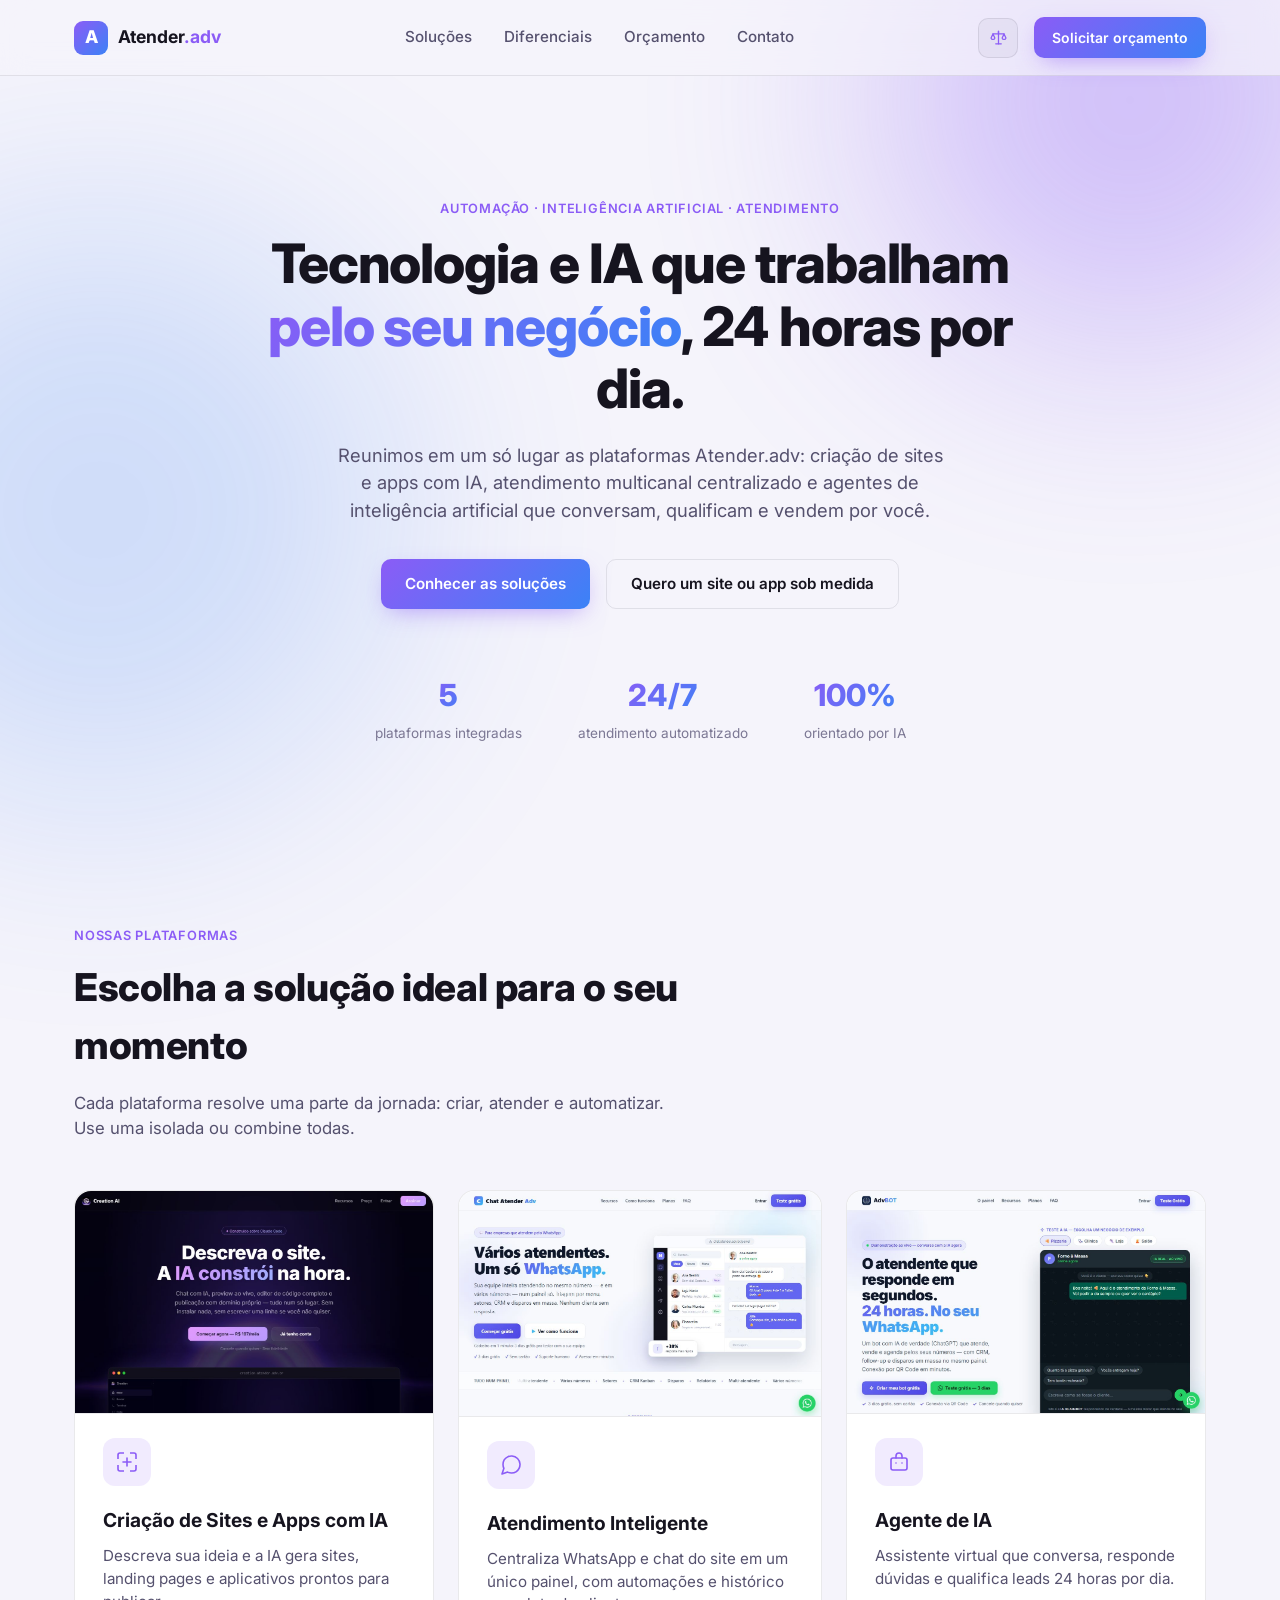
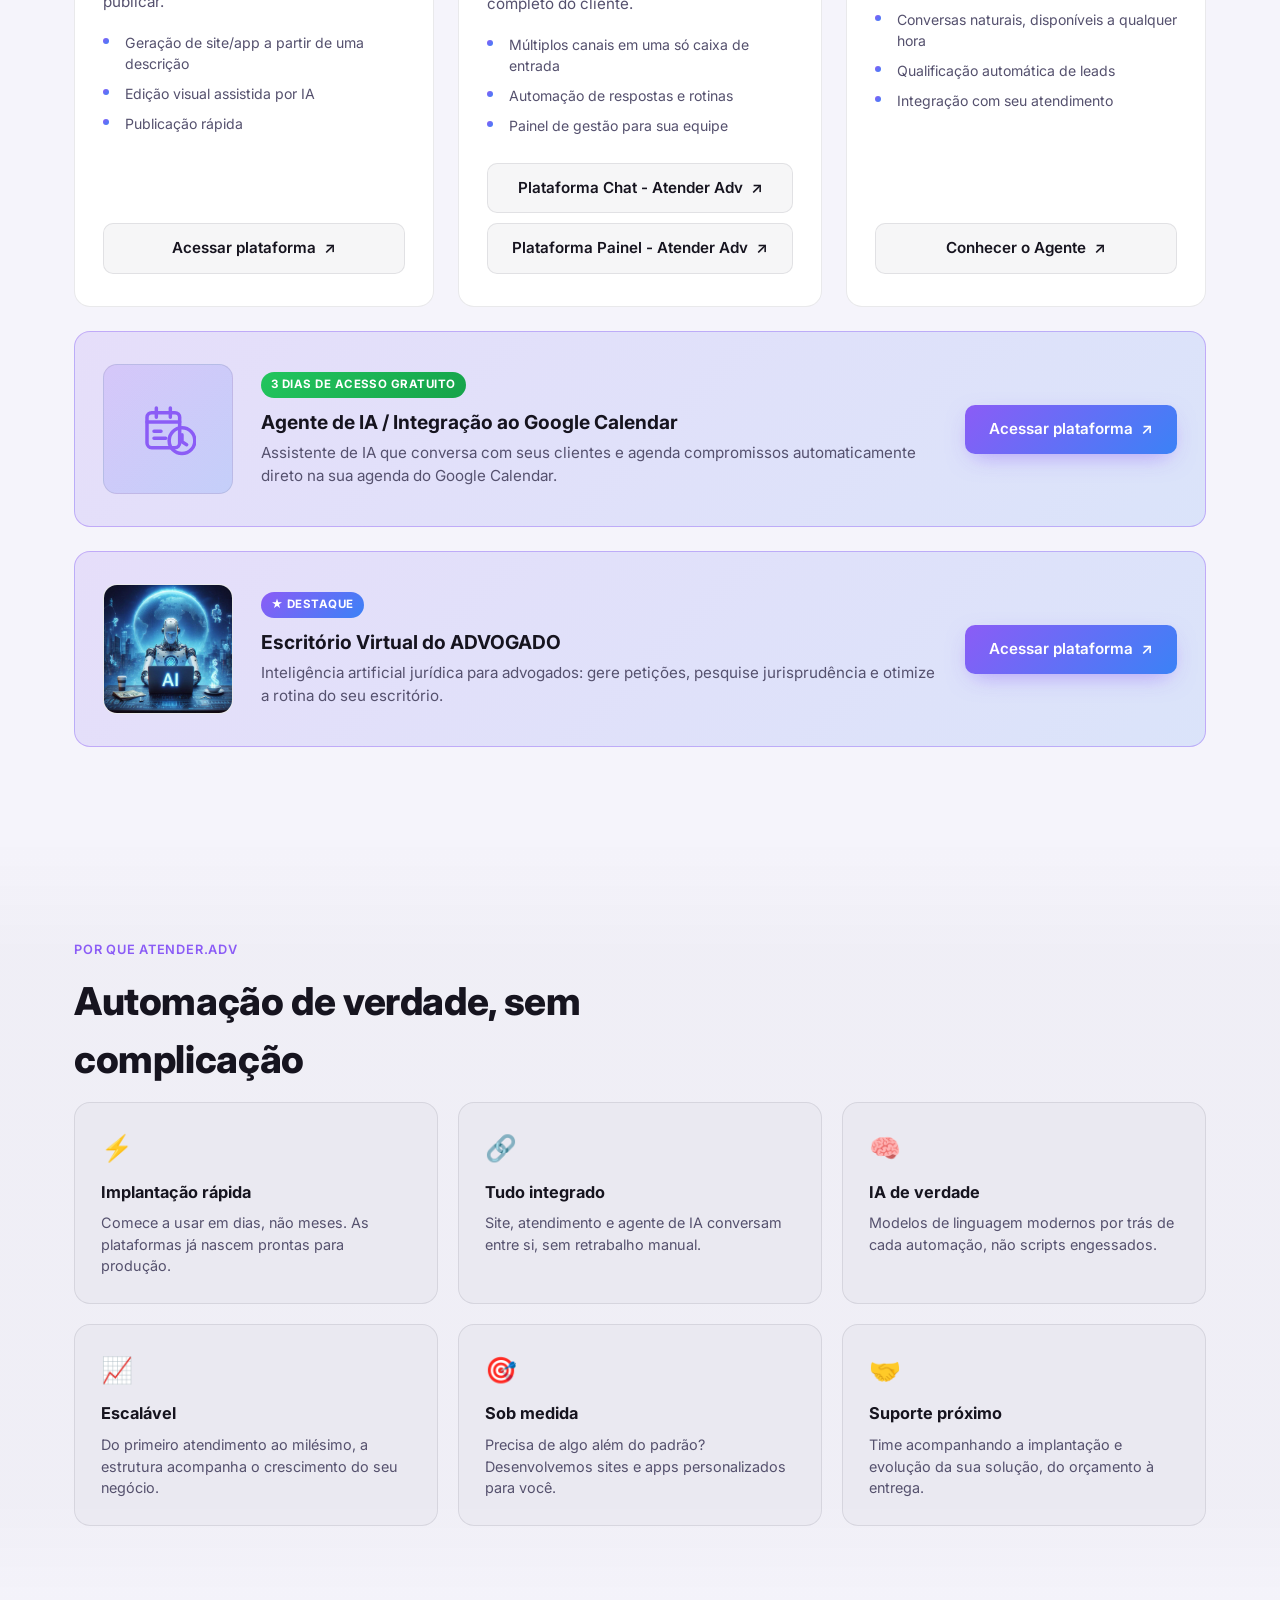
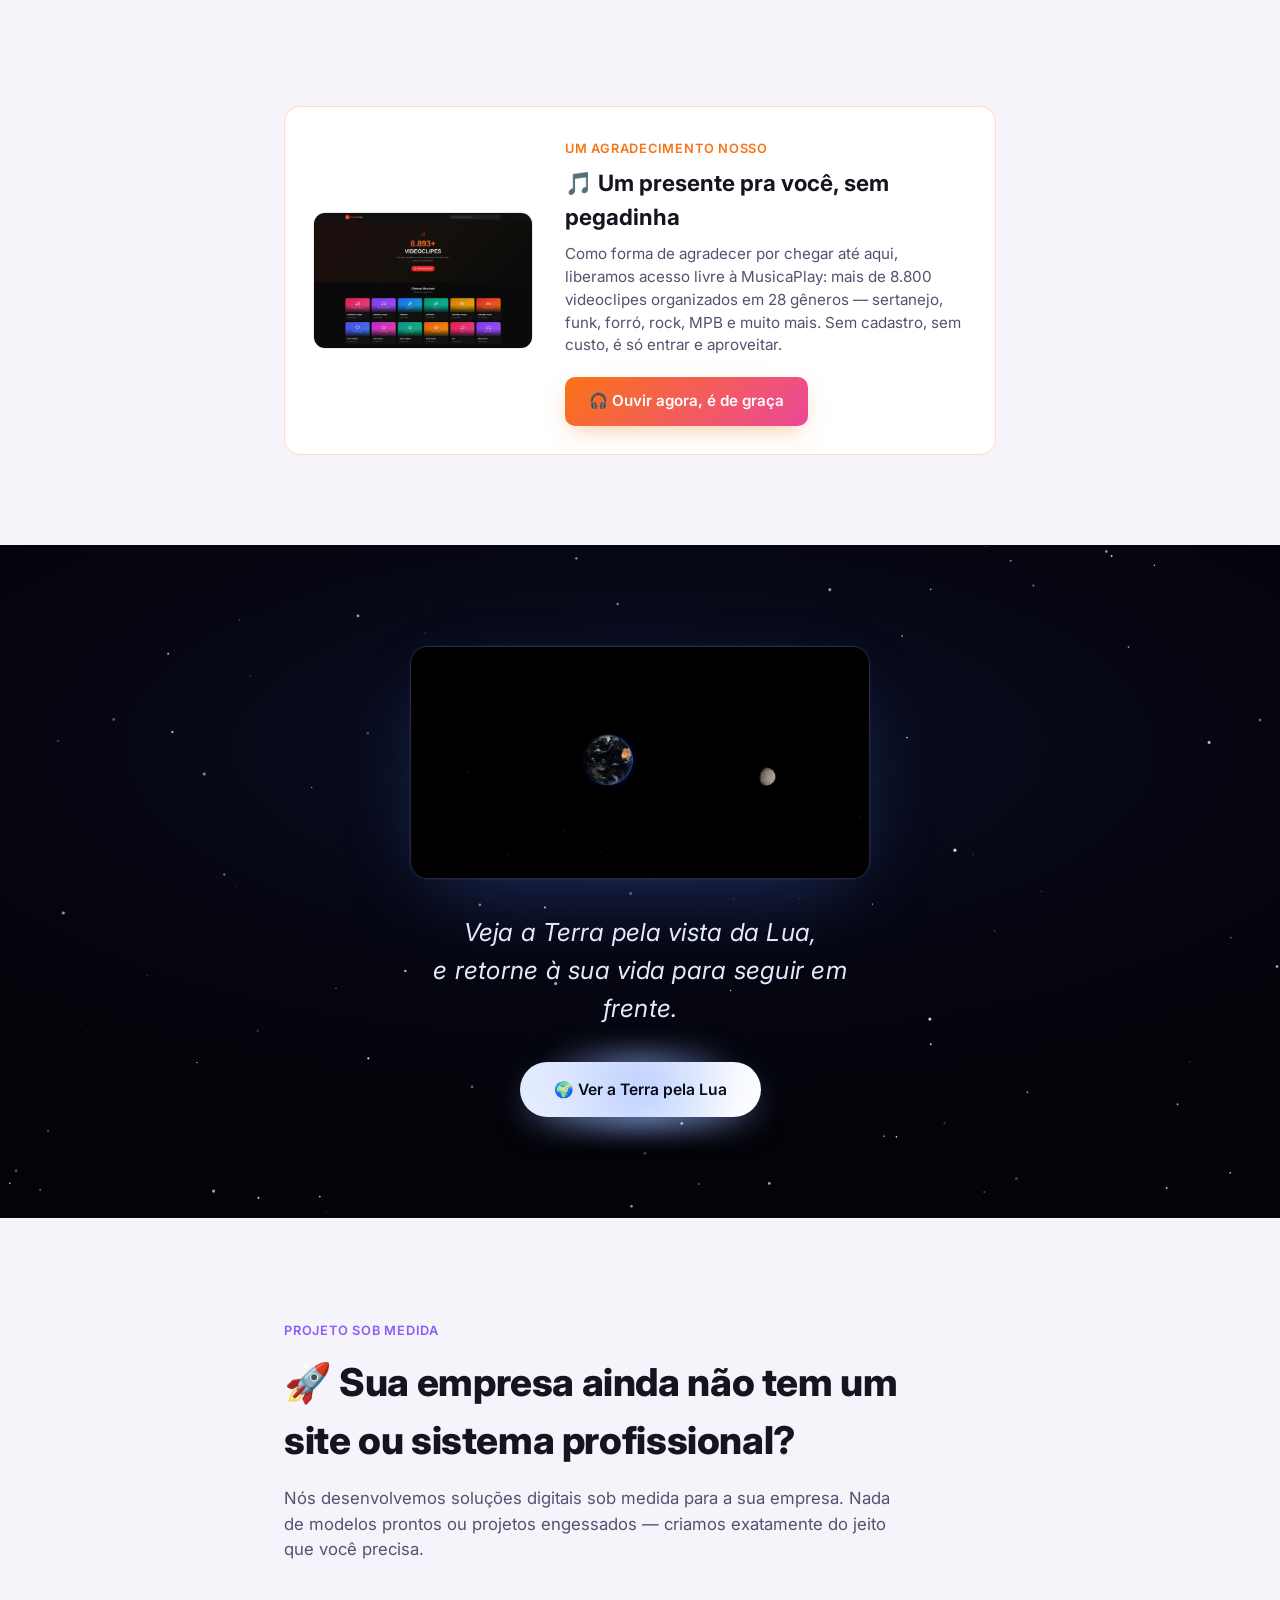
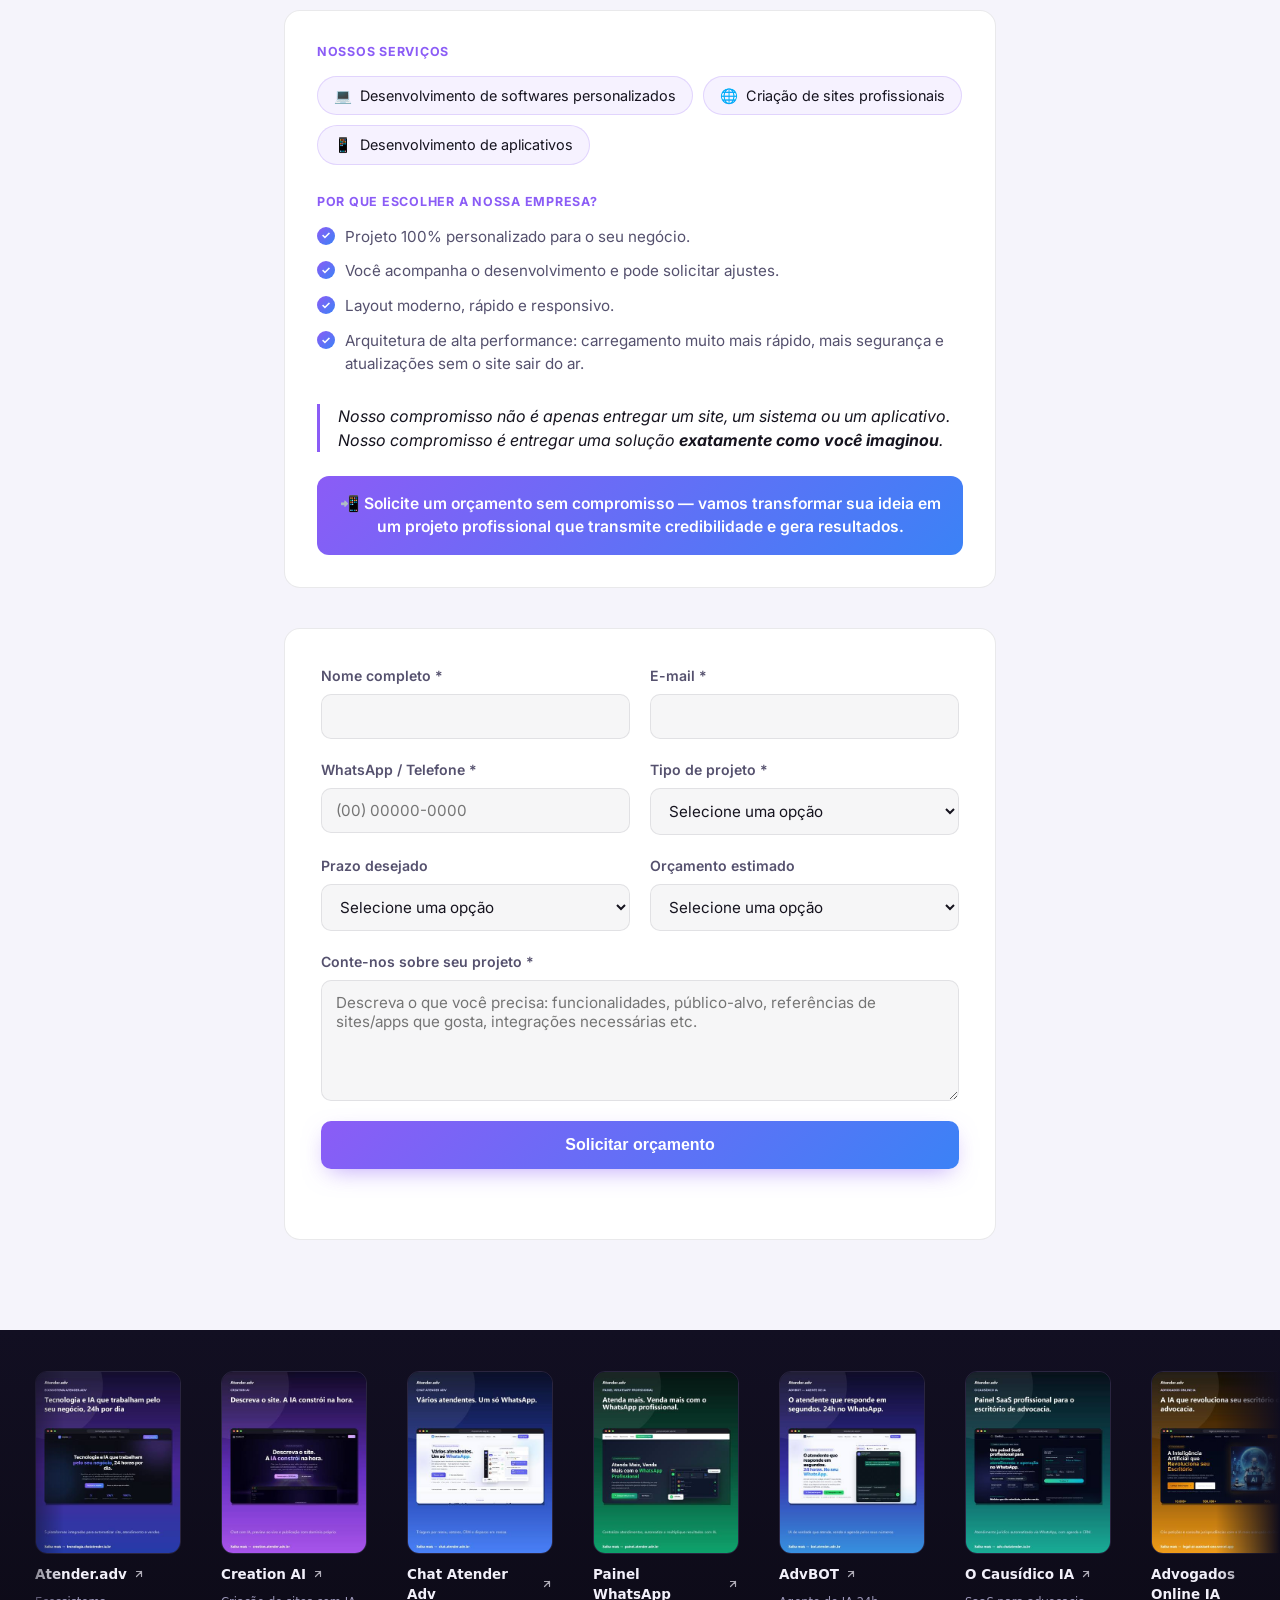
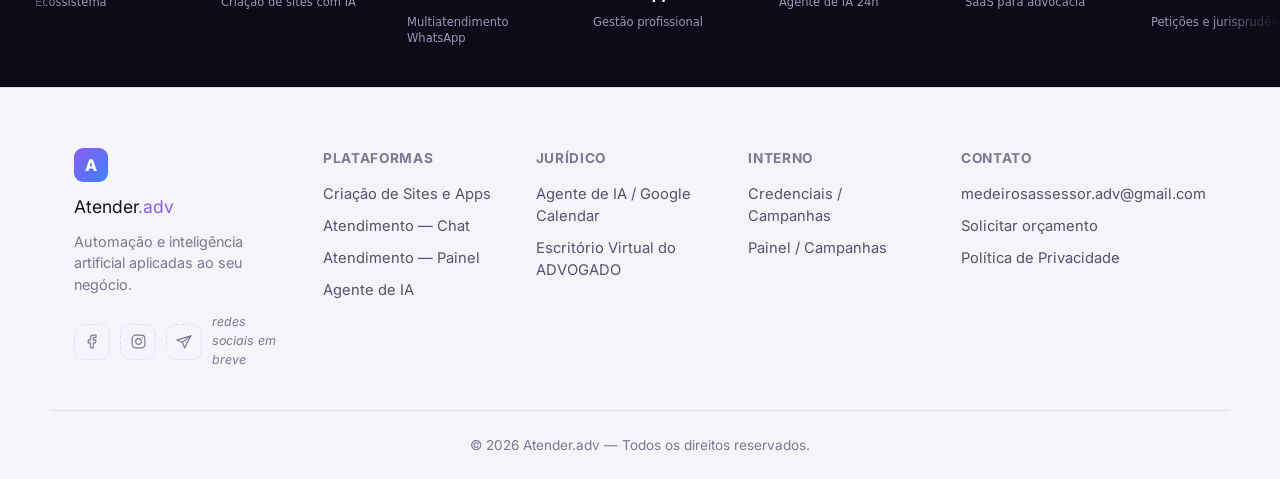
==== index.html @ 17337af8 "Move acesso interno para coluna própria no grid do rodapé Tira "Credenciais/Painel de Campanhas" da " ====
<!DOCTYPE html>
<html lang="pt-BR">
<head>
<meta charset="UTF-8">
<meta name="viewport" content="width=device-width, initial-scale=1.0">
<title>Atender.adv — Automação com Inteligência Artificial para o seu negócio</title>
<meta name="description" content="Sites, apps, atendimento inteligente e agentes de IA que trabalham pelo seu negócio 24 horas por dia. Conheça as plataformas Atender.adv ou peça um orçamento sob medida.">
<link rel="icon" href="data:image/svg+xml,%3Csvg xmlns='http://www.w3.org/2000/svg' viewBox='0 0 100 100'%3E%3Cdefs%3E%3ClinearGradient id='g' x1='0' y1='0' x2='1' y2='1'%3E%3Cstop offset='0' stop-color='%238b5cf6'/%3E%3Cstop offset='1' stop-color='%233b82f6'/%3E%3C/linearGradient%3E%3C/defs%3E%3Crect width='100' height='100' rx='24' fill='url(%23g)'/%3E%3Ctext x='50' y='68' font-size='58' font-family='Arial, sans-serif' font-weight='bold' fill='white' text-anchor='middle'%3EA%3C/text%3E%3C/svg%3E">
<link rel="icon" type="image/png" sizes="32x32" href="/icons/favicon-32.png">
<link rel="apple-touch-icon" href="/icons/apple-touch-icon.png">
<link rel="manifest" href="/manifest.webmanifest">
<meta name="theme-color" content="#0b0d14" id="themeColorMeta">
<meta name="color-scheme" content="dark light">
<meta name="mobile-web-app-capable" content="yes">
<meta name="apple-mobile-web-app-capable" content="yes">
<meta name="apple-mobile-web-app-status-bar-style" content="black-translucent">
<meta name="apple-mobile-web-app-title" content="Atender.adv">
<link rel="preconnect" href="https://fonts.googleapis.com">
<link rel="preconnect" href="https://fonts.gstatic.com" crossorigin>
<link href="https://fonts.googleapis.com/css2?family=Inter:wght@400;500;600;700;800&display=swap" rel="stylesheet">
<link rel="stylesheet" href="css/style.css">
<script>
(function () {
  try {
    var saved = localStorage.getItem('atv-theme');
    var theme = saved || (matchMedia('(prefers-color-scheme: light)').matches ? 'light' : 'dark');
    if (theme === 'light') document.documentElement.setAttribute('data-theme', 'light');
    document.documentElement.style.colorScheme = theme;
  } catch (e) {}
})();
</script>
</head>
<body>

<div class="bg-glow bg-glow--1" aria-hidden="true"></div>
<div class="bg-glow bg-glow--2" aria-hidden="true"></div>

<header class="header" id="header">
  <div class="container header__inner">
    <a href="#top" class="brand">
      <span class="brand__mark">A</span>
      <span class="brand__name">Atender<span class="brand__dot">.adv</span></span>
    </a>

    <nav class="nav" id="nav">
      <a href="#solucoes">Soluções</a>
      <a href="#diferenciais">Diferenciais</a>
      <a href="#orcamento">Orçamento</a>
      <a href="#contato">Contato</a>
    </nav>

    <div class="header__actions">
      <button class="theme-toggle" id="themeToggle" type="button" aria-label="Ativar tema claro" aria-pressed="false">
        <span class="theme-toggle__pulse" aria-hidden="true"></span>
        <svg class="theme-toggle__icon" viewBox="0 0 24 24" fill="none" stroke="currentColor" stroke-width="1.6" stroke-linecap="round" stroke-linejoin="round" aria-hidden="true">
          <path d="M12 4v16"/>
          <path d="M8.5 20h7"/>
          <path d="M12 4l-1.4 1.8h2.8L12 4Z" fill="currentColor" stroke="none"/>
          <g class="theme-toggle__beam">
            <path d="M5 7.5h14"/>
            <path d="M5 7.5 2.6 12.7a2.5 2.5 0 0 0 4.8 0L5 7.5Z"/>
            <path d="M19 7.5l-2.4 5.2a2.5 2.5 0 0 0 4.8 0L19 7.5Z"/>
          </g>
        </svg>
      </button>
      <button class="btn btn--ghost btn--sm install-btn" id="installBtn" hidden>
        <span aria-hidden="true">⬇</span> Instalar app
      </button>
      <a href="#orcamento" class="btn btn--primary btn--sm">Solicitar orçamento</a>
      <button class="nav-toggle" id="navToggle" aria-label="Abrir menu" aria-expanded="false">
        <span></span><span></span><span></span>
      </button>
    </div>
  </div>
</header>

<main id="top">

  <!-- HERO -->
  <section class="hero">
    <div class="container hero__inner">
      <p class="eyebrow reveal">Automação · Inteligência Artificial · Atendimento</p>
      <h1 class="reveal">
        Tecnologia e IA que trabalham
        <span class="text-gradient">pelo seu negócio</span>,
        24 horas por dia.
      </h1>
      <p class="hero__lead reveal">
        Reunimos em um só lugar as plataformas Atender.adv: criação de sites e apps com IA,
        atendimento multicanal centralizado e agentes de inteligência artificial que
        conversam, qualificam e vendem por você.
      </p>
      <div class="hero__actions reveal">
        <a href="#solucoes" class="btn btn--primary">Conhecer as soluções</a>
        <a href="#orcamento" class="btn btn--ghost">Quero um site ou app sob medida</a>
      </div>

      <div class="hero__stats reveal">
        <div class="stat">
          <span class="stat__num">5</span>
          <span class="stat__label">plataformas integradas</span>
        </div>
        <div class="stat">
          <span class="stat__num">24/7</span>
          <span class="stat__label">atendimento automatizado</span>
        </div>
        <div class="stat">
          <span class="stat__num">100%</span>
          <span class="stat__label">orientado por IA</span>
        </div>
      </div>
    </div>
  </section>

  <!-- SOLUÇÕES -->
  <section class="section" id="solucoes">
    <div class="container">
      <p class="eyebrow reveal">Nossas plataformas</p>
      <h2 class="reveal">Escolha a solução ideal para o seu momento</h2>
      <p class="section__lead reveal">
        Cada plataforma resolve uma parte da jornada: criar, atender e automatizar.
        Use uma isolada ou combine todas.
      </p>

      <div class="cards">

        <!-- Card 1 -->
        <article class="card reveal">
          <div class="card__preview">
            <img src="assets/screenshots/creation.jpg" alt="Tela da plataforma de Criação de Sites e Apps com IA" loading="lazy" width="1200" height="750">
          </div>
          <div class="card__icon">
            <svg viewBox="0 0 24 24" fill="none" stroke="currentColor" stroke-width="1.6"><path d="M9 3H5a2 2 0 0 0-2 2v4m0 6v4a2 2 0 0 0 2 2h4m6 0h4a2 2 0 0 0 2-2v-4m0-6V5a2 2 0 0 0-2-2h-4"/><path d="M12 8v8M8 12h8" stroke-linecap="round"/></svg>
          </div>
          <h3>Criação de Sites e Apps com IA</h3>
          <p>
            Descreva sua ideia e a IA gera sites, landing pages e aplicativos
            prontos para publicar.
          </p>
          <ul class="card__list">
            <li>Geração de site/app a partir de uma descrição</li>
            <li>Edição visual assistida por IA</li>
            <li>Publicação rápida</li>
          </ul>
          <a href="https://creation.atender.adv.br/" target="_blank" rel="noopener" class="btn btn--outline btn--full">
            Acessar plataforma <span aria-hidden="true">↗</span>
          </a>
        </article>

        <!-- Card 2 -->
        <article class="card reveal">
          <div class="card__preview">
            <img src="assets/screenshots/chat.jpg" alt="Tela do painel de Atendimento Inteligente" loading="lazy" width="1200" height="750">
          </div>
          <div class="card__icon">
            <svg viewBox="0 0 24 24" fill="none" stroke="currentColor" stroke-width="1.6"><path d="M21 11.5a8.38 8.38 0 0 1-.9 3.8 8.5 8.5 0 0 1-7.6 4.7 8.38 8.38 0 0 1-3.8-.9L3 21l1.9-5.7a8.38 8.38 0 0 1-.9-3.8 8.5 8.5 0 0 1 4.7-7.6 8.38 8.38 0 0 1 3.8-.9h.5a8.48 8.48 0 0 1 8 8v.5z" stroke-linejoin="round"/></svg>
          </div>
          <h3>Atendimento Inteligente</h3>
          <p>
            Centraliza WhatsApp e chat do site em um único painel,
            com automações e histórico completo do cliente.
          </p>
          <ul class="card__list">
            <li>Múltiplos canais em uma só caixa de entrada</li>
            <li>Automação de respostas e rotinas</li>
            <li>Painel de gestão para sua equipe</li>
          </ul>
          <div class="card__actions">
            <a href="https://chat.atender.adv.br/" target="_blank" rel="noopener" class="btn btn--outline">
              Plataforma Chat - Atender Adv <span aria-hidden="true">↗</span>
            </a>
            <a href="https://painel.atender.adv.br/landing" target="_blank" rel="noopener" class="btn btn--outline">
              Plataforma Painel - Atender Adv <span aria-hidden="true">↗</span>
            </a>
          </div>
        </article>

        <!-- Card 3 -->
        <article class="card reveal">
          <div class="card__preview">
            <img src="assets/screenshots/bot.jpg" alt="Tela do Agente de IA respondendo no WhatsApp" loading="lazy" width="1200" height="750">
          </div>
          <div class="card__icon">
            <svg viewBox="0 0 24 24" fill="none" stroke="currentColor" stroke-width="1.6"><rect x="4" y="8" width="16" height="12" rx="2"/><path d="M9 8V6a3 3 0 0 1 6 0v2M9 13h.01M15 13h.01" stroke-linecap="round"/></svg>
          </div>
          <h3>Agente de IA</h3>
          <p>
            Assistente virtual que conversa, responde dúvidas e qualifica leads
            24 horas por dia.
          </p>
          <ul class="card__list">
            <li>Conversas naturais, disponíveis a qualquer hora</li>
            <li>Qualificação automática de leads</li>
            <li>Integração com seu atendimento</li>
          </ul>
          <a href="https://bot.atender.adv.br/" target="_blank" rel="noopener" class="btn btn--outline btn--full">
            Conhecer o Agente <span aria-hidden="true">↗</span>
          </a>
        </article>

        <!-- Card Agente de IA + Google Calendar -->
        <article class="card card--featured reveal">
          <div class="card__preview card__preview--icon">
            <svg viewBox="0 0 24 24" fill="none" stroke="currentColor" stroke-width="1.5"><rect x="3" y="5" width="14" height="15" rx="2"/><path d="M3 9h14M7 3v4M13 3v4" stroke-linecap="round"/><path d="M6 13h3M6 16h5" stroke-linecap="round"/><circle cx="18" cy="17" r="5.5"/><path d="M18 14.5v3l2 1.2" stroke-linecap="round" stroke-linejoin="round"/></svg>
          </div>
          <div>
            <span class="badge--trial">3 dias de acesso gratuito</span>
            <h3>Agente de IA / Integração ao Google Calendar</h3>
            <p>
              Assistente de IA que conversa com seus clientes e agenda compromissos
              automaticamente direto na sua agenda do Google Calendar.
            </p>
          </div>
          <a href="https://adv.chatatender.ia.br/" target="_blank" rel="noopener" class="btn btn--primary">
            Acessar plataforma <span aria-hidden="true">↗</span>
          </a>
        </article>

        <!-- Card Destaque -->
        <article class="card card--featured reveal">
          <div class="card__preview">
            <img src="assets/screenshots/causidico.jpg" alt="Assistente de IA jurídica do Escritório Virtual do ADVOGADO" loading="lazy" width="736" height="736">
          </div>
          <div>
            <span class="badge--featured">★ Destaque</span>
            <h3>Escritório Virtual do ADVOGADO</h3>
            <p>
              Inteligência artificial jurídica para advogados: gere petições, pesquise
              jurisprudência e otimize a rotina do seu escritório.
            </p>
          </div>
          <a href="https://legal-ai-assistant-one.vercel.app/landing" target="_blank" rel="noopener" class="btn btn--primary">
            Acessar plataforma <span aria-hidden="true">↗</span>
          </a>
        </article>

      </div>
    </div>
  </section>

  <!-- DIFERENCIAIS -->
  <section class="section section--alt" id="diferenciais">
    <div class="container">
      <p class="eyebrow reveal">Por que Atender.adv</p>
      <h2 class="reveal">Automação de verdade, sem complicação</h2>

      <div class="features">
        <div class="feature reveal">
          <div class="feature__icon">⚡</div>
          <h4>Implantação rápida</h4>
          <p>Comece a usar em dias, não meses. As plataformas já nascem prontas para produção.</p>
        </div>
        <div class="feature reveal">
          <div class="feature__icon">🔗</div>
          <h4>Tudo integrado</h4>
          <p>Site, atendimento e agente de IA conversam entre si, sem retrabalho manual.</p>
        </div>
        <div class="feature reveal">
          <div class="feature__icon">🧠</div>
          <h4>IA de verdade</h4>
          <p>Modelos de linguagem modernos por trás de cada automação, não scripts engessados.</p>
        </div>
        <div class="feature reveal">
          <div class="feature__icon">📈</div>
          <h4>Escalável</h4>
          <p>Do primeiro atendimento ao milésimo, a estrutura acompanha o crescimento do seu negócio.</p>
        </div>
        <div class="feature reveal">
          <div class="feature__icon">🎯</div>
          <h4>Sob medida</h4>
          <p>Precisa de algo além do padrão? Desenvolvemos sites e apps personalizados para você.</p>
        </div>
        <div class="feature reveal">
          <div class="feature__icon">🤝</div>
          <h4>Suporte próximo</h4>
          <p>Time acompanhando a implantação e evolução da sua solução, do orçamento à entrega.</p>
        </div>
      </div>
    </div>
  </section>

  <!-- CORTESIA -->
  <section class="section" id="cortesia">
    <div class="container container--narrow">
      <div class="courtesy reveal">
        <div class="courtesy__media">
          <img src="assets/screenshots/musica.jpg" alt="Tela da plataforma MusicaPlay, com mais de 8.800 videoclipes organizados por gênero" loading="lazy" width="1200" height="750">
        </div>
        <div class="courtesy__body">
          <span class="eyebrow">Um agradecimento nosso</span>
          <h3>🎵 Um presente pra você, sem pegadinha</h3>
          <p>
            Como forma de agradecer por chegar até aqui, liberamos acesso livre à
            MusicaPlay: mais de 8.800 videoclipes organizados em 28 gêneros —
            sertanejo, funk, forró, rock, MPB e muito mais. Sem cadastro, sem custo,
            é só entrar e aproveitar.
          </p>
          <a href="https://sonic-bloom-vault.vercel.app/" target="_blank" rel="noopener" class="btn btn--primary">
            🎧 Ouvir agora, é de graça
          </a>
        </div>
      </div>
    </div>
  </section>

  <!-- COSMOS (convite contemplativo) -->
  <section class="cosmos" id="cosmos">
    <canvas class="cosmos__stars" id="cosmosStars" aria-hidden="true"></canvas>
    <div class="container container--narrow">
      <div class="cosmos__content reveal">
        <div class="cosmos__thumb">
          <img src="assets/screenshots/terra-lua.jpg" alt="Simulação 3D da Terra vista do espaço, com a Lua ao fundo" loading="lazy" width="1400" height="705">
        </div>
        <p class="cosmos__line">Veja a Terra pela vista da Lua,<br>e retorne à sua vida para seguir em frente.</p>
        <a href="https://terra-luna-vista.vercel.app" target="_blank" rel="noopener" class="cosmos__btn">
          <span class="cosmos__btn-glow" aria-hidden="true"></span>
          <span class="cosmos__btn-label">🌍 Ver a Terra pela Lua</span>
        </a>
      </div>
    </div>
  </section>

  <!-- ORÇAMENTO / FORM -->
  <section class="section" id="orcamento">
    <div class="container container--narrow">
      <p class="eyebrow reveal">Projeto sob medida</p>
      <h2 class="reveal">🚀 Sua empresa ainda não tem um site ou sistema profissional?</h2>
      <p class="section__lead reveal">
        Nós desenvolvemos soluções digitais sob medida para a sua empresa. Nada de
        modelos prontos ou projetos engessados — criamos exatamente do jeito que você precisa.
      </p>

      <div class="pitch reveal">
        <div class="pitch__block">
          <h3 class="pitch__title">Nossos serviços</h3>
          <ul class="pitch__services">
            <li><span aria-hidden="true">💻</span> Desenvolvimento de softwares personalizados</li>
            <li><span aria-hidden="true">🌐</span> Criação de sites profissionais</li>
            <li><span aria-hidden="true">📱</span> Desenvolvimento de aplicativos</li>
          </ul>
        </div>

        <div class="pitch__block">
          <h3 class="pitch__title">Por que escolher a nossa empresa?</h3>
          <ul class="pitch__checklist">
            <li>Projeto 100% personalizado para o seu negócio.</li>
            <li>Você acompanha o desenvolvimento e pode solicitar ajustes.</li>
            <li>Layout moderno, rápido e responsivo.</li>
            <li>Arquitetura de alta performance: carregamento muito mais rápido, mais segurança e atualizações sem o site sair do ar.</li>
          </ul>
        </div>

        <p class="pitch__closing">
          Nosso compromisso não é apenas entregar um site, um sistema ou um aplicativo.
          Nosso compromisso é entregar uma solução <strong>exatamente como você imaginou</strong>.
        </p>

        <p class="pitch__cta">
          📲 Solicite um orçamento sem compromisso — vamos transformar sua ideia em um
          projeto profissional que transmite credibilidade e gera resultados.
        </p>
      </div>

      <form class="form reveal" id="orcamentoForm" action="/api/contact" method="POST">
        <div class="form__grid">
          <div class="field">
            <label for="nome">Nome completo *</label>
            <input type="text" id="nome" name="nome" required autocomplete="name">
          </div>
          <div class="field">
            <label for="email">E-mail *</label>
            <input type="email" id="email" name="email" required autocomplete="email">
          </div>
          <div class="field">
            <label for="whatsapp">WhatsApp / Telefone *</label>
            <input type="tel" id="whatsapp" name="whatsapp" required autocomplete="tel" placeholder="(00) 00000-0000">
          </div>
          <div class="field">
            <label for="tipo">Tipo de projeto *</label>
            <select id="tipo" name="tipo" required>
              <option value="" disabled selected>Selecione uma opção</option>
              <option>Site institucional</option>
              <option>Loja virtual / E-commerce</option>
              <option>Aplicativo mobile</option>
              <option>Sistema web / SaaS</option>
              <option>Automação com IA</option>
              <option>Outro</option>
            </select>
          </div>
          <div class="field">
            <label for="prazo">Prazo desejado</label>
            <select id="prazo" name="prazo">
              <option value="" disabled selected>Selecione uma opção</option>
              <option>Urgente (até 15 dias)</option>
              <option>Até 1 mês</option>
              <option>2 a 3 meses</option>
              <option>Sem pressa</option>
            </select>
          </div>
          <div class="field">
            <label for="orcamento_estimado">Orçamento estimado</label>
            <select id="orcamento_estimado" name="orcamento_estimado">
              <option value="" disabled selected>Selecione uma opção</option>
              <option>Até R$ 2.000</option>
              <option>R$ 2.000 a R$ 5.000</option>
              <option>R$ 5.000 a R$ 15.000</option>
              <option>Acima de R$ 15.000</option>
              <option>Ainda não sei</option>
            </select>
          </div>
        </div>

        <div class="field">
          <label for="descricao">Conte-nos sobre seu projeto *</label>
          <textarea id="descricao" name="descricao" rows="5" required
            placeholder="Descreva o que você precisa: funcionalidades, público-alvo, referências de sites/apps que gosta, integrações necessárias etc."></textarea>
        </div>

        <button type="submit" class="btn btn--primary btn--full btn--lg" id="formSubmit">
          Solicitar orçamento
        </button>

        <p class="form__note" id="formStatus" role="status"></p>
      </form>
    </div>
  </section>

</main>

<!-- ECOSSISTEMA (carrossel) -->
<section class="atv-eco-strip" aria-label="Outras plataformas do ecossistema Atender.adv">
  <div class="atv-eco-track-wrap">
    <div class="atv-eco-track" id="atvEcoTrack">
      <a class="atv-eco-card" href="https://tecnologia.chatatender.ia.br" target="_blank" rel="noopener">
        <div class="atv-eco-thumb"><img src="assets/eco/eco-atender.jpg" alt="Atender.adv" loading="lazy" width="168" height="210"></div>
        <div class="atv-eco-name">Atender.adv
          <svg width="12" height="12" viewBox="0 0 24 24" fill="none" stroke="currentColor" stroke-width="2.4" stroke-linecap="round" stroke-linejoin="round"><path d="M7 17 17 7M7 7h10v10"/></svg>
        </div>
        <div class="atv-eco-tag">Ecossistema</div>
      </a>
      <a class="atv-eco-card" href="https://creation.atender.adv.br/" target="_blank" rel="noopener">
        <div class="atv-eco-thumb"><img src="assets/eco/eco-creation.jpg" alt="Creation AI" loading="lazy" width="168" height="210"></div>
        <div class="atv-eco-name">Creation AI
          <svg width="12" height="12" viewBox="0 0 24 24" fill="none" stroke="currentColor" stroke-width="2.4" stroke-linecap="round" stroke-linejoin="round"><path d="M7 17 17 7M7 7h10v10"/></svg>
        </div>
        <div class="atv-eco-tag">Criação de sites com IA</div>
      </a>
      <a class="atv-eco-card" href="https://chat.atender.adv.br/" target="_blank" rel="noopener">
        <div class="atv-eco-thumb"><img src="assets/eco/eco-chat.jpg" alt="Chat Atender Adv" loading="lazy" width="168" height="210"></div>
        <div class="atv-eco-name">Chat Atender Adv
          <svg width="12" height="12" viewBox="0 0 24 24" fill="none" stroke="currentColor" stroke-width="2.4" stroke-linecap="round" stroke-linejoin="round"><path d="M7 17 17 7M7 7h10v10"/></svg>
        </div>
        <div class="atv-eco-tag">Multiatendimento WhatsApp</div>
      </a>
      <a class="atv-eco-card" href="https://painel.atender.adv.br/landing" target="_blank" rel="noopener">
        <div class="atv-eco-thumb"><img src="assets/eco/eco-painel.jpg" alt="Painel WhatsApp" loading="lazy" width="168" height="210"></div>
        <div class="atv-eco-name">Painel WhatsApp
          <svg width="12" height="12" viewBox="0 0 24 24" fill="none" stroke="currentColor" stroke-width="2.4" stroke-linecap="round" stroke-linejoin="round"><path d="M7 17 17 7M7 7h10v10"/></svg>
        </div>
        <div class="atv-eco-tag">Gestão profissional</div>
      </a>
      <a class="atv-eco-card" href="https://bot.atender.adv.br/" target="_blank" rel="noopener">
        <div class="atv-eco-thumb"><img src="assets/eco/eco-advbot.jpg" alt="AdvBOT" loading="lazy" width="168" height="210"></div>
        <div class="atv-eco-name">AdvBOT
          <svg width="12" height="12" viewBox="0 0 24 24" fill="none" stroke="currentColor" stroke-width="2.4" stroke-linecap="round" stroke-linejoin="round"><path d="M7 17 17 7M7 7h10v10"/></svg>
        </div>
        <div class="atv-eco-tag">Agente de IA 24h</div>
      </a>
      <a class="atv-eco-card" href="https://adv.chatatender.ia.br/" target="_blank" rel="noopener">
        <div class="atv-eco-thumb"><img src="assets/eco/eco-causidico.jpg" alt="O Causídico IA" loading="lazy" width="168" height="210"></div>
        <div class="atv-eco-name">O Causídico IA
          <svg width="12" height="12" viewBox="0 0 24 24" fill="none" stroke="currentColor" stroke-width="2.4" stroke-linecap="round" stroke-linejoin="round"><path d="M7 17 17 7M7 7h10v10"/></svg>
        </div>
        <div class="atv-eco-tag">SaaS para advocacia</div>
      </a>
      <a class="atv-eco-card" href="https://legal-ai-assistant-one.vercel.app/landing" target="_blank" rel="noopener">
        <div class="atv-eco-thumb"><img src="assets/eco/eco-legalai.jpg" alt="Advogados Online IA" loading="lazy" width="168" height="210"></div>
        <div class="atv-eco-name">Advogados Online IA
          <svg width="12" height="12" viewBox="0 0 24 24" fill="none" stroke="currentColor" stroke-width="2.4" stroke-linecap="round" stroke-linejoin="round"><path d="M7 17 17 7M7 7h10v10"/></svg>
        </div>
        <div class="atv-eco-tag">Petições e jurisprudência</div>
      </a>
      <a class="atv-eco-card" href="https://tecnologia.chatatender.ia.br" target="_blank" rel="noopener">
        <div class="atv-eco-thumb"><img src="assets/eco/eco-atender.jpg" alt="Atender.adv" loading="lazy" width="168" height="210"></div>
        <div class="atv-eco-name">Atender.adv
          <svg width="12" height="12" viewBox="0 0 24 24" fill="none" stroke="currentColor" stroke-width="2.4" stroke-linecap="round" stroke-linejoin="round"><path d="M7 17 17 7M7 7h10v10"/></svg>
        </div>
        <div class="atv-eco-tag">Ecossistema</div>
      </a>
      <a class="atv-eco-card" href="https://creation.atender.adv.br/" target="_blank" rel="noopener">
        <div class="atv-eco-thumb"><img src="assets/eco/eco-creation.jpg" alt="Creation AI" loading="lazy" width="168" height="210"></div>
        <div class="atv-eco-name">Creation AI
          <svg width="12" height="12" viewBox="0 0 24 24" fill="none" stroke="currentColor" stroke-width="2.4" stroke-linecap="round" stroke-linejoin="round"><path d="M7 17 17 7M7 7h10v10"/></svg>
        </div>
        <div class="atv-eco-tag">Criação de sites com IA</div>
      </a>
      <a class="atv-eco-card" href="https://chat.atender.adv.br/" target="_blank" rel="noopener">
        <div class="atv-eco-thumb"><img src="assets/eco/eco-chat.jpg" alt="Chat Atender Adv" loading="lazy" width="168" height="210"></div>
        <div class="atv-eco-name">Chat Atender Adv
          <svg width="12" height="12" viewBox="0 0 24 24" fill="none" stroke="currentColor" stroke-width="2.4" stroke-linecap="round" stroke-linejoin="round"><path d="M7 17 17 7M7 7h10v10"/></svg>
        </div>
        <div class="atv-eco-tag">Multiatendimento WhatsApp</div>
      </a>
      <a class="atv-eco-card" href="https://painel.atender.adv.br/landing" target="_blank" rel="noopener">
        <div class="atv-eco-thumb"><img src="assets/eco/eco-painel.jpg" alt="Painel WhatsApp" loading="lazy" width="168" height="210"></div>
        <div class="atv-eco-name">Painel WhatsApp
          <svg width="12" height="12" viewBox="0 0 24 24" fill="none" stroke="currentColor" stroke-width="2.4" stroke-linecap="round" stroke-linejoin="round"><path d="M7 17 17 7M7 7h10v10"/></svg>
        </div>
        <div class="atv-eco-tag">Gestão profissional</div>
      </a>
      <a class="atv-eco-card" href="https://bot.atender.adv.br/" target="_blank" rel="noopener">
        <div class="atv-eco-thumb"><img src="assets/eco/eco-advbot.jpg" alt="AdvBOT" loading="lazy" width="168" height="210"></div>
        <div class="atv-eco-name">AdvBOT
          <svg width="12" height="12" viewBox="0 0 24 24" fill="none" stroke="currentColor" stroke-width="2.4" stroke-linecap="round" stroke-linejoin="round"><path d="M7 17 17 7M7 7h10v10"/></svg>
        </div>
        <div class="atv-eco-tag">Agente de IA 24h</div>
      </a>
      <a class="atv-eco-card" href="https://adv.chatatender.ia.br/" target="_blank" rel="noopener">
        <div class="atv-eco-thumb"><img src="assets/eco/eco-causidico.jpg" alt="O Causídico IA" loading="lazy" width="168" height="210"></div>
        <div class="atv-eco-name">O Causídico IA
          <svg width="12" height="12" viewBox="0 0 24 24" fill="none" stroke="currentColor" stroke-width="2.4" stroke-linecap="round" stroke-linejoin="round"><path d="M7 17 17 7M7 7h10v10"/></svg>
        </div>
        <div class="atv-eco-tag">SaaS para advocacia</div>
      </a>
      <a class="atv-eco-card" href="https://legal-ai-assistant-one.vercel.app/landing" target="_blank" rel="noopener">
        <div class="atv-eco-thumb"><img src="assets/eco/eco-legalai.jpg" alt="Advogados Online IA" loading="lazy" width="168" height="210"></div>
        <div class="atv-eco-name">Advogados Online IA
          <svg width="12" height="12" viewBox="0 0 24 24" fill="none" stroke="currentColor" stroke-width="2.4" stroke-linecap="round" stroke-linejoin="round"><path d="M7 17 17 7M7 7h10v10"/></svg>
        </div>
        <div class="atv-eco-tag">Petições e jurisprudência</div>
      </a>
    </div>
  </div>
</section>

<footer class="footer" id="contato">
  <div class="container footer__inner">
    <div class="footer__brand">
      <span class="brand__mark">A</span>
      <span class="brand__name">Atender<span class="brand__dot">.adv</span></span>
      <p>Automação e inteligência artificial aplicadas ao seu negócio.</p>
      <div class="footer__social" aria-label="Redes sociais">
        <span class="footer__social-icon" title="Facebook — link em breve" aria-disabled="true">
          <svg viewBox="0 0 24 24" fill="none" stroke="currentColor" stroke-width="1.6" stroke-linecap="round" stroke-linejoin="round"><path d="M15 3h-2a4 4 0 0 0-4 4v3H6v4h3v7h4v-7h3l1-4h-4V7a1 1 0 0 1 1-1h3V3Z"/></svg>
        </span>
        <span class="footer__social-icon" title="Instagram — link em breve" aria-disabled="true">
          <svg viewBox="0 0 24 24" fill="none" stroke="currentColor" stroke-width="1.6" stroke-linecap="round" stroke-linejoin="round"><rect x="3" y="3" width="18" height="18" rx="5"/><circle cx="12" cy="12" r="4"/><circle cx="17.5" cy="6.5" r="0.9" fill="currentColor" stroke="none"/></svg>
        </span>
        <span class="footer__social-icon" title="Telegram — link em breve" aria-disabled="true">
          <svg viewBox="0 0 24 24" fill="none" stroke="currentColor" stroke-width="1.6" stroke-linecap="round" stroke-linejoin="round"><path d="m21 4-9 17-3-8-8-3Z"/><path d="M21 4 9 13"/></svg>
        </span>
        <span class="footer__social-note">redes sociais em breve</span>
      </div>
    </div>

    <div class="footer__col">
      <h5>Plataformas</h5>
      <a href="https://creation.atender.adv.br/" target="_blank" rel="noopener">Criação de Sites e Apps</a>
      <a href="https://chat.atender.adv.br/" target="_blank" rel="noopener">Atendimento — Chat</a>
      <a href="https://painel.atender.adv.br/landing" target="_blank" rel="noopener">Atendimento — Painel</a>
      <a href="https://bot.atender.adv.br/" target="_blank" rel="noopener">Agente de IA</a>
    </div>

    <div class="footer__col">
      <h5>Jurídico</h5>
      <a href="https://adv.chatatender.ia.br/" target="_blank" rel="noopener">Agente de IA / Google Calendar</a>
      <a href="https://legal-ai-assistant-one.vercel.app/landing" target="_blank" rel="noopener">Escritório Virtual do ADVOGADO</a>
    </div>

    <div class="footer__col">
      <h5>Interno</h5>
      <a href="https://medeirosapi.creation.dev.br" target="_blank" rel="noopener">Credenciais / Campanhas</a>
      <a href="https://medeiros.creation.dev.br" target="_blank" rel="noopener">Painel / Campanhas</a>
    </div>

    <div class="footer__col">
      <h5>Contato</h5>
      <a href="mailto:medeirosassessor.adv@gmail.com">medeirosassessor.adv@gmail.com</a>
      <a href="#orcamento">Solicitar orçamento</a>
      <a href="/privacidade.html">Política de Privacidade</a>
    </div>
  </div>
  <div class="container footer__bottom">
    <p>© <span id="year"></span> Atender.adv — Todos os direitos reservados.</p>
  </div>
</footer>

<script src="js/script.js"></script>
</body>
</html>
---- css/style.css ----
:root {
  --bg: #0b0d14;
  --bg-rgb: 11, 13, 20;
  --bg-alt: #0f1220;
  --card: #12151f;
  --card-border: rgba(255, 255, 255, 0.08);
  --card-border-strong: rgba(255, 255, 255, 0.25);
  --surface-tint: rgba(255, 255, 255, 0.03);
  --surface-tint-strong: rgba(255, 255, 255, 0.05);
  --alt-tint: rgba(255, 255, 255, 0.015);
  --text: #f2f3f7;
  --text-dim: #a3a8bd;
  --text-dimmer: #6b7086;
  --accent-1: #8b5cf6;
  --accent-2: #3b82f6;
  --accent-grad: linear-gradient(135deg, var(--accent-1), var(--accent-2));
  --radius: 16px;
  --header-h: 76px;
  color-scheme: dark;
}

:root[data-theme="light"] {
  --bg: #f5f4fb;
  --bg-rgb: 245, 244, 251;
  --bg-alt: #ffffff;
  --card: #ffffff;
  --card-border: rgba(20, 18, 38, 0.09);
  --card-border-strong: rgba(20, 18, 38, 0.22);
  --surface-tint: rgba(20, 18, 38, 0.035);
  --surface-tint-strong: rgba(20, 18, 38, 0.06);
  --alt-tint: rgba(20, 18, 38, 0.025);
  --text: #16141f;
  --text-dim: #55516e;
  --text-dimmer: #7c7894;
  color-scheme: light;
}

* { box-sizing: border-box; }
html { scroll-behavior: smooth; }

body {
  margin: 0;
  background: var(--bg);
  color: var(--text);
  font-family: 'Inter', -apple-system, BlinkMacSystemFont, 'Segoe UI', sans-serif;
  line-height: 1.5;
  -webkit-font-smoothing: antialiased;
  overflow-x: hidden;
  transition: background 0.3s ease, color 0.3s ease;
}

.container {
  width: 100%;
  max-width: 1180px;
  margin: 0 auto;
  padding: 0 24px;
}
.container--narrow { max-width: 760px; }

/* Background glow */
.bg-glow {
  position: fixed;
  border-radius: 50%;
  filter: blur(120px);
  z-index: 0;
  pointer-events: none;
  opacity: 0.35;
}
.bg-glow--1 {
  width: 500px; height: 500px;
  top: -150px; right: -100px;
  background: var(--accent-1);
}
.bg-glow--2 {
  width: 600px; height: 600px;
  bottom: 10%; left: -200px;
  background: var(--accent-2);
  opacity: 0.2;
}

/* Header */
.header {
  position: sticky;
  top: 0;
  z-index: 100;
  height: var(--header-h);
  display: flex;
  align-items: center;
  background: rgba(var(--bg-rgb), 0.7);
  backdrop-filter: blur(14px);
  border-bottom: 1px solid var(--card-border);
  transition: background 0.3s ease, border-color 0.3s ease;
}
.header__inner {
  display: flex;
  align-items: center;
  justify-content: space-between;
  gap: 24px;
}

.brand {
  display: flex;
  align-items: center;
  gap: 10px;
  text-decoration: none;
  color: var(--text);
  font-weight: 700;
  font-size: 1.1rem;
}
.brand__mark {
  width: 34px; height: 34px;
  border-radius: 9px;
  background: var(--accent-grad);
  display: flex;
  align-items: center;
  justify-content: center;
  font-weight: 800;
  color: white;
  flex-shrink: 0;
}
.brand__dot { color: var(--accent-1); }

.nav {
  display: flex;
  gap: 32px;
}
.nav a {
  color: var(--text-dim);
  text-decoration: none;
  font-size: 0.95rem;
  font-weight: 500;
  transition: color 0.2s;
}
.nav a:hover { color: var(--text); }

.header__actions {
  display: flex;
  align-items: center;
  gap: 16px;
}

/* Theme toggle (balança da justiça) */
.theme-toggle {
  position: relative;
  display: flex;
  align-items: center;
  justify-content: center;
  width: 40px;
  height: 40px;
  padding: 0;
  border-radius: 10px;
  border: 1px solid var(--card-border);
  background: var(--surface-tint);
  color: var(--accent-1);
  cursor: pointer;
  transition: border-color 0.2s ease, background 0.2s ease, color 0.2s ease, transform 0.15s ease;
  flex-shrink: 0;
}
.theme-toggle:hover {
  border-color: var(--accent-1);
  background: rgba(139, 92, 246, 0.1);
  transform: translateY(-1px);
}
.theme-toggle:active { transform: translateY(0) scale(0.94); }
.theme-toggle__icon {
  width: 19px;
  height: 19px;
  position: relative;
  z-index: 1;
}
.theme-toggle__beam { transform-origin: 12px 7.5px; }
.theme-toggle.is-weighing .theme-toggle__beam {
  animation: atv-scale-wobble 0.7s cubic-bezier(0.36, 1.75, 0.4, 1);
}
@keyframes atv-scale-wobble {
  0%   { transform: rotate(0deg); }
  22%  { transform: rotate(-10deg); }
  50%  { transform: rotate(8deg); }
  75%  { transform: rotate(-3deg); }
  100% { transform: rotate(0deg); }
}
.theme-toggle__pulse {
  position: absolute;
  inset: 0;
  margin: auto;
  width: 40px;
  height: 40px;
  border-radius: 50%;
  background: var(--accent-grad);
  opacity: 0;
  pointer-events: none;
}
.theme-toggle.is-weighing .theme-toggle__pulse {
  animation: atv-toggle-pulse 0.6s ease-out;
}
@keyframes atv-toggle-pulse {
  0%   { opacity: 0.45; transform: scale(0.4); }
  100% { opacity: 0; transform: scale(1.9); }
}
@media (prefers-reduced-motion: reduce) {
  .theme-toggle.is-weighing .theme-toggle__beam,
  .theme-toggle.is-weighing .theme-toggle__pulse { animation: none; }
}

/* View Transitions — troca de tema com revelação circular */
::view-transition-old(root),
::view-transition-new(root) {
  animation: none;
  mix-blend-mode: normal;
}
::view-transition-old(root) { z-index: 1; }
::view-transition-new(root) { z-index: 2; }

.nav-toggle {
  display: none;
  flex-direction: column;
  justify-content: center;
  gap: 5px;
  width: 40px; height: 40px;
  background: none;
  border: 1px solid var(--card-border);
  border-radius: 8px;
  cursor: pointer;
}
.nav-toggle span {
  display: block;
  height: 2px;
  width: 18px;
  margin: 0 auto;
  background: var(--text);
  transition: transform 0.25s, opacity 0.25s;
}
.nav-toggle.is-open span:nth-child(1) { transform: translateY(7px) rotate(45deg); }
.nav-toggle.is-open span:nth-child(2) { opacity: 0; }
.nav-toggle.is-open span:nth-child(3) { transform: translateY(-7px) rotate(-45deg); }

/* Buttons */
.btn {
  display: inline-flex;
  align-items: center;
  justify-content: center;
  gap: 8px;
  padding: 13px 24px;
  border-radius: 10px;
  font-weight: 600;
  font-size: 0.95rem;
  text-decoration: none;
  border: none;
  cursor: pointer;
  transition: transform 0.15s ease, box-shadow 0.15s ease, background 0.15s ease, border-color 0.15s ease;
  white-space: nowrap;
}
.btn--primary {
  background: var(--accent-grad);
  color: white;
  box-shadow: 0 8px 24px -8px rgba(139, 92, 246, 0.6);
}
.btn--primary:hover { transform: translateY(-2px); box-shadow: 0 12px 28px -8px rgba(139, 92, 246, 0.75); }
.btn--ghost {
  background: transparent;
  color: var(--text);
  border: 1px solid var(--card-border);
}
.btn--ghost:hover { border-color: var(--card-border-strong); background: var(--surface-tint); }
.btn--outline {
  background: var(--surface-tint);
  color: var(--text);
  border: 1px solid var(--card-border);
  width: 100%;
}
.btn--outline:hover { border-color: var(--accent-1); color: var(--text); background: rgba(139,92,246,0.08); }
.btn--full { width: 100%; }
.btn--lg { padding: 15px 24px; font-size: 1rem; }
.btn--sm { padding: 10px 18px; font-size: 0.875rem; }
.btn:disabled { opacity: 0.6; cursor: not-allowed; transform: none; }

@media (max-width: 720px) {
  .header__actions .btn--sm:not(.install-btn) { display: none; }
}

.install-btn[hidden] { display: none; }

/* Hero */
.hero {
  position: relative;
  z-index: 1;
  padding: 110px 0 80px;
  text-align: center;
}
.hero__inner { max-width: 840px; margin: 0 auto; }

.eyebrow {
  display: inline-block;
  font-size: 0.8rem;
  font-weight: 600;
  letter-spacing: 0.06em;
  text-transform: uppercase;
  color: var(--accent-1);
  margin-bottom: 14px;
}

h1 {
  font-size: clamp(2.1rem, 5vw, 3.4rem);
  font-weight: 800;
  line-height: 1.15;
  margin: 0 0 22px;
  letter-spacing: -0.02em;
}
.text-gradient {
  background: var(--accent-grad);
  -webkit-background-clip: text;
  background-clip: text;
  color: transparent;
}

.hero__lead {
  font-size: 1.15rem;
  color: var(--text-dim);
  max-width: 620px;
  margin: 0 auto 34px;
}

.hero__actions {
  display: flex;
  gap: 16px;
  justify-content: center;
  flex-wrap: wrap;
  margin-bottom: 64px;
}

.hero__stats {
  display: flex;
  justify-content: center;
  gap: 56px;
  flex-wrap: wrap;
}
.stat { display: flex; flex-direction: column; align-items: center; }
.stat__num {
  font-size: 1.9rem;
  font-weight: 800;
  background: var(--accent-grad);
  -webkit-background-clip: text;
  background-clip: text;
  color: transparent;
}
.stat__label {
  font-size: 0.85rem;
  color: var(--text-dimmer);
  margin-top: 4px;
}

/* Sections */
.section {
  position: relative;
  z-index: 1;
  padding: 90px 0;
}
.section--alt {
  background: linear-gradient(180deg, transparent, var(--alt-tint) 15%, var(--alt-tint) 85%, transparent);
}
.section h2 {
  font-size: clamp(1.7rem, 3.4vw, 2.4rem);
  font-weight: 800;
  margin: 0 0 14px;
  letter-spacing: -0.01em;
  max-width: 680px;
}
.section__lead {
  color: var(--text-dim);
  font-size: 1.05rem;
  max-width: 620px;
  margin-bottom: 48px;
}

/* Cards / solutions */
.cards {
  display: grid;
  grid-template-columns: repeat(3, 1fr);
  gap: 24px;
}
@media (max-width: 980px) {
  .cards { grid-template-columns: 1fr; }
}

.card {
  background: var(--card);
  border: 1px solid var(--card-border);
  border-radius: var(--radius);
  padding: 32px 28px;
  display: flex;
  flex-direction: column;
  transition: transform 0.25s ease, border-color 0.25s ease;
}
.card:hover {
  transform: translateY(-4px);
  border-color: rgba(139, 92, 246, 0.35);
}
.card__preview {
  margin: -32px -28px 24px;
  border-radius: var(--radius) var(--radius) 0 0;
  overflow: hidden;
  aspect-ratio: 16 / 10;
  background: var(--bg-alt);
  border-bottom: 1px solid var(--card-border);
}
.card__preview img {
  width: 100%;
  height: 100%;
  object-fit: cover;
  object-position: top;
  display: block;
}
.card__icon {
  width: 48px; height: 48px;
  border-radius: 12px;
  background: rgba(139, 92, 246, 0.12);
  color: var(--accent-1);
  display: flex;
  align-items: center;
  justify-content: center;
  margin-bottom: 20px;
}
.card__icon svg { width: 24px; height: 24px; }
.card h3 {
  font-size: 1.2rem;
  margin: 0 0 10px;
  font-weight: 700;
}
.card p {
  color: var(--text-dim);
  font-size: 0.95rem;
  margin: 0 0 18px;
}
.card__list {
  list-style: none;
  padding: 0;
  margin: 0 0 26px;
  display: flex;
  flex-direction: column;
  gap: 9px;
  flex-grow: 1;
}
.card__list li {
  font-size: 0.88rem;
  color: var(--text-dim);
  padding-left: 22px;
  position: relative;
}
.card__list li::before {
  content: "";
  position: absolute;
  left: 0; top: 6px;
  width: 6px; height: 6px;
  border-radius: 50%;
  background: var(--accent-grad);
}
.card__actions {
  display: flex;
  gap: 10px;
  flex-wrap: wrap;
}
.card__actions .btn { flex: 1; }

/* Featured card (Destaque) */
.card--featured {
  grid-column: 1 / -1;
  display: grid;
  grid-template-columns: auto 1fr auto;
  align-items: center;
  gap: 28px;
  background: linear-gradient(135deg, rgba(139, 92, 246, 0.14), rgba(59, 130, 246, 0.14));
  border-color: rgba(139, 92, 246, 0.4);
}
.card--featured .card__preview {
  margin: 0;
  width: 130px;
  aspect-ratio: 1 / 1;
  border-radius: 14px;
  flex-shrink: 0;
  border: 1px solid var(--card-border);
}
.card__preview--icon {
  display: flex;
  align-items: center;
  justify-content: center;
  background: linear-gradient(135deg, rgba(139, 92, 246, 0.18), rgba(59, 130, 246, 0.18));
  color: var(--accent-1);
}
.card__preview--icon svg { width: 56px; height: 56px; }
.card--featured h3 { margin-bottom: 6px; }
.card--featured p { margin-bottom: 0; }
.card--featured .btn { flex-shrink: 0; }
.badge--featured,
.badge--trial {
  display: inline-flex;
  align-items: center;
  gap: 6px;
  color: #fff;
  font-size: 0.72rem;
  font-weight: 700;
  letter-spacing: 0.04em;
  text-transform: uppercase;
  padding: 4px 10px;
  border-radius: 999px;
  margin-bottom: 10px;
}
.badge--featured { background: var(--accent-grad); }
.badge--trial { background: linear-gradient(135deg, #22c55e, #16a34a); }
@media (max-width: 780px) {
  .card--featured {
    grid-template-columns: 1fr;
    text-align: center;
    justify-items: center;
  }
}

/* Features */
.features {
  display: grid;
  grid-template-columns: repeat(3, 1fr);
  gap: 20px;
}
@media (max-width: 900px) {
  .features { grid-template-columns: repeat(2, 1fr); }
}
@media (max-width: 600px) {
  .features { grid-template-columns: 1fr; }
}
.feature {
  padding: 26px;
  border-radius: var(--radius);
  border: 1px solid var(--card-border);
  background: var(--alt-tint);
}
.feature__icon { font-size: 1.6rem; margin-bottom: 12px; }
.feature h4 { margin: 0 0 8px; font-size: 1.02rem; font-weight: 700; }
.feature p { margin: 0; color: var(--text-dim); font-size: 0.9rem; }

/* Cortesia (presente gratuito) */
.courtesy {
  display: grid;
  grid-template-columns: 220px 1fr;
  gap: 32px;
  align-items: center;
  background: var(--card);
  border: 1px solid rgba(249, 115, 22, 0.25);
  border-radius: var(--radius);
  padding: 28px;
}
.courtesy__media {
  border-radius: 12px;
  overflow: hidden;
  aspect-ratio: 16 / 10;
  border: 1px solid var(--card-border);
}
.courtesy__media img {
  width: 100%;
  height: 100%;
  object-fit: cover;
  object-position: top;
  display: block;
}
.courtesy__body .eyebrow { color: #f97316; margin-bottom: 8px; }
.courtesy__body h3 { font-size: 1.4rem; margin: 0 0 10px; font-weight: 700; }
.courtesy__body p { color: var(--text-dim); font-size: 0.95rem; margin: 0 0 20px; }
.courtesy .btn--primary {
  background: linear-gradient(135deg, #f97316, #ec4899);
  box-shadow: 0 8px 24px -8px rgba(249, 115, 22, 0.5);
}
.courtesy .btn--primary:hover {
  box-shadow: 0 12px 28px -8px rgba(249, 115, 22, 0.65);
}
@media (max-width: 700px) {
  .courtesy {
    grid-template-columns: 1fr;
    text-align: center;
  }
  .courtesy__media { max-width: 320px; margin: 0 auto; }
}

/* Cosmos (convite contemplativo) */
.cosmos {
  position: relative;
  z-index: 1;
  overflow: hidden;
  padding: 100px 0;
  background: radial-gradient(ellipse 80% 60% at 50% 30%, #0d1128 0%, #050611 55%, #030308 100%);
  border-top: 1px solid var(--card-border);
  border-bottom: 1px solid var(--card-border);
}
.cosmos__stars {
  position: absolute;
  inset: 0;
  width: 100%;
  height: 100%;
  z-index: 0;
  pointer-events: none;
}
.cosmos__content {
  position: relative;
  z-index: 1;
  display: flex;
  flex-direction: column;
  align-items: center;
  text-align: center;
  gap: 34px;
}
.cosmos__thumb {
  width: 100%;
  max-width: 460px;
  border-radius: 18px;
  overflow: hidden;
  border: 1px solid rgba(139, 176, 255, 0.18);
  box-shadow: 0 0 0 1px rgba(139, 176, 255, 0.06), 0 30px 90px -30px rgba(80, 130, 255, 0.35);
}
.cosmos__thumb img {
  width: 100%;
  height: 100%;
  object-fit: cover;
  display: block;
}
.cosmos__line {
  margin: 0;
  max-width: 30ch;
  font-size: clamp(1.15rem, 2.4vw, 1.55rem);
  font-style: italic;
  font-weight: 400;
  line-height: 1.55;
  letter-spacing: 0.01em;
  color: #e4e9ff;
  text-wrap: balance;
}

.cosmos__btn {
  position: relative;
  display: inline-flex;
  align-items: center;
  justify-content: center;
  text-decoration: none;
  padding: 16px 34px;
  border-radius: 999px;
  font-weight: 600;
  font-size: 0.98rem;
  color: #0b0d18;
  background: linear-gradient(135deg, #dfe8ff, #ffffff);
  box-shadow: 0 12px 34px -10px rgba(150, 180, 255, 0.55);
  transition: transform 0.2s ease, box-shadow 0.2s ease;
}
.cosmos__btn:hover {
  transform: translateY(-2px);
  box-shadow: 0 16px 42px -10px rgba(150, 180, 255, 0.7);
}
.cosmos__btn-label { position: relative; z-index: 1; }
.cosmos__btn-glow {
  position: absolute;
  inset: -16px;
  border-radius: 999px;
  background: radial-gradient(circle, rgba(150, 180, 255, 0.55), transparent 70%);
  filter: blur(10px);
  z-index: 0;
  animation: cosmos-pulse 3.2s ease-in-out infinite;
}
@keyframes cosmos-pulse {
  0%, 100% { opacity: 0.55; transform: scale(0.94); }
  50% { opacity: 1; transform: scale(1.08); }
}
@media (prefers-reduced-motion: reduce) {
  .cosmos__btn-glow { animation: none; }
}

/* Pitch (chamada de projeto sob medida) */
.pitch {
  margin: 8px 0 40px;
  padding: 32px;
  background: var(--card);
  border: 1px solid var(--card-border);
  border-radius: var(--radius);
}
.pitch__block + .pitch__block { margin-top: 28px; }
.pitch__title {
  font-size: 0.78rem;
  font-weight: 700;
  text-transform: uppercase;
  letter-spacing: 0.06em;
  color: var(--accent-1);
  margin: 0 0 14px;
}
.pitch__services {
  list-style: none;
  margin: 0;
  padding: 0;
  display: flex;
  flex-wrap: wrap;
  gap: 10px;
}
.pitch__services li {
  display: flex;
  align-items: center;
  gap: 8px;
  background: rgba(139, 92, 246, 0.08);
  border: 1px solid rgba(139, 92, 246, 0.2);
  border-radius: 999px;
  padding: 8px 16px;
  font-size: 0.9rem;
  color: var(--text);
}
.pitch__checklist {
  list-style: none;
  margin: 0;
  padding: 0;
  display: flex;
  flex-direction: column;
  gap: 12px;
}
.pitch__checklist li {
  position: relative;
  padding-left: 28px;
  font-size: 0.95rem;
  color: var(--text-dim);
  line-height: 1.5;
}
.pitch__checklist li::before {
  content: "✓";
  position: absolute;
  left: 0;
  top: 1px;
  width: 18px;
  height: 18px;
  border-radius: 50%;
  background: var(--accent-grad);
  color: #fff;
  font-size: 0.68rem;
  font-weight: 700;
  display: flex;
  align-items: center;
  justify-content: center;
}
.pitch__closing {
  margin: 28px 0 0;
  padding-left: 18px;
  border-left: 3px solid var(--accent-1);
  color: var(--text);
  font-size: 1rem;
  font-style: italic;
}
.pitch__cta {
  margin: 24px 0 0;
  padding: 16px 20px;
  background: var(--accent-grad);
  border-radius: 12px;
  color: #fff;
  font-weight: 600;
  font-size: 0.98rem;
  text-align: center;
}
@media (max-width: 560px) {
  .pitch { padding: 24px 20px; }
}

/* Form */
.form {
  background: var(--card);
  border: 1px solid var(--card-border);
  border-radius: var(--radius);
  padding: 36px;
}
.form__grid {
  display: grid;
  grid-template-columns: repeat(2, 1fr);
  gap: 20px;
  margin-bottom: 20px;
}
@media (max-width: 640px) {
  .form__grid { grid-template-columns: 1fr; }
  .form { padding: 24px; }
}
.field {
  display: flex;
  flex-direction: column;
  gap: 8px;
  margin-bottom: 20px;
}
.form__grid .field { margin-bottom: 0; }
.field label {
  font-size: 0.88rem;
  font-weight: 600;
  color: var(--text-dim);
}
.field input,
.field select,
.field textarea {
  background: var(--surface-tint);
  border: 1px solid var(--card-border);
  border-radius: 10px;
  padding: 12px 14px;
  color: var(--text);
  font-family: inherit;
  font-size: 0.95rem;
  outline: none;
  transition: border-color 0.2s, background 0.2s;
}
.field input:focus,
.field select:focus,
.field textarea:focus {
  border-color: var(--accent-1);
  background: var(--surface-tint-strong);
}
.field textarea { resize: vertical; min-height: 110px; }
.field select { cursor: pointer; }
.field select option { background: var(--card); color: var(--text); }

.form__note {
  min-height: 20px;
  margin: 14px 0 0;
  font-size: 0.88rem;
  text-align: center;
}
.form__note[data-state="success"] { color: #4ade80; }
.form__note[data-state="error"] { color: #f87171; }
.form__note[data-state="loading"] { color: var(--text-dim); }

/* Ecossistema (carrossel) */
.atv-eco-strip{
  --atv-bg: #0c0a16;
  --atv-bg-2: #120f22;
  --atv-border: #2a2540;
  --atv-text: #f2f0fa;
  --atv-text-dim: #9c97b8;
  --atv-accent: #7c5cff;
  --atv-accent-2: #35d6a6;
  position: relative;
  z-index: 1;
  box-sizing: border-box;
  background: linear-gradient(180deg, var(--atv-bg-2), var(--atv-bg));
  padding: 26px 0;
  overflow: hidden;
  font-family: 'Segoe UI', ui-sans-serif, system-ui, -apple-system, sans-serif;
}
.atv-eco-strip *{ box-sizing: border-box; }

.atv-eco-track-wrap{
  position: relative;
  -webkit-mask-image: linear-gradient(90deg, transparent 0, #000 64px, #000 calc(100% - 64px), transparent 100%);
  mask-image: linear-gradient(90deg, transparent 0, #000 64px, #000 calc(100% - 64px), transparent 100%);
}
.atv-eco-track{
  display: flex;
  gap: 18px;
  width: max-content;
  padding: 4px 24px;
  animation: atv-eco-scroll 42s linear infinite;
}
.atv-eco-strip:hover .atv-eco-track,
.atv-eco-track:focus-within{
  animation-play-state: paused;
}
@keyframes atv-eco-scroll{
  from{ transform: translateX(0); }
  to{ transform: translateX(-50%); }
}

.atv-eco-card{
  flex: 0 0 auto;
  width: 168px;
  display: flex;
  flex-direction: column;
  gap: 10px;
  text-decoration: none;
  color: inherit;
  border-radius: 16px;
  padding: 10px;
  border: 1px solid transparent;
  transition: border-color .18s ease, background .18s ease, transform .18s ease;
}
.atv-eco-card:hover, .atv-eco-card:focus-visible{
  border-color: var(--atv-border);
  background: rgba(124,92,255,0.08);
  transform: translateY(-3px);
}
.atv-eco-card:focus-visible{ outline: 2px solid var(--atv-accent-2); outline-offset: 2px; }
.atv-eco-thumb{
  width: 100%;
  aspect-ratio: 4/5;
  border-radius: 12px;
  overflow: hidden;
  background: var(--atv-bg-2);
  border: 1px solid var(--atv-border);
}
.atv-eco-thumb img{
  width: 100%;
  height: 100%;
  object-fit: cover;
  display: block;
  -webkit-user-select:none;
  user-select:none;
  -webkit-user-drag:none;
}
.atv-eco-name{
  font-size: 13.5px;
  font-weight: 700;
  color: var(--atv-text);
  display: flex;
  align-items: center;
  gap: 6px;
}
.atv-eco-name svg{ flex: 0 0 auto; opacity: 0.7; }
.atv-eco-tag{
  font-size: 11.5px;
  color: var(--atv-text-dim);
  line-height: 1.4;
}

@media (max-width: 640px){
  .atv-eco-card{ width: 142px; }
}
@media (prefers-reduced-motion: reduce){
  .atv-eco-track{
    animation: none;
    overflow-x: auto;
    scroll-snap-type: x proximity;
    padding-bottom: 8px;
  }
  .atv-eco-card{ scroll-snap-align: start; }
}

/* Footer */
.footer {
  position: relative;
  z-index: 1;
  border-top: 1px solid var(--card-border);
  padding: 60px 0 24px;
}
.footer__inner {
  display: grid;
  grid-template-columns: 1.2fr 1fr 1fr 1fr 1fr;
  gap: 32px;
  margin-bottom: 40px;
}
@media (max-width: 860px) {
  .footer__inner { grid-template-columns: 1fr 1fr; }
  .footer__brand { grid-column: 1 / -1; }
}
@media (max-width: 560px) {
  .footer__inner { grid-template-columns: 1fr; }
}
.footer__brand { max-width: 320px; }
.footer__brand .brand__name { display: block; margin-top: 12px; font-size: 1.1rem; }
.footer__brand p { color: var(--text-dimmer); font-size: 0.9rem; margin-top: 10px; }
.footer__social {
  display: flex;
  align-items: center;
  gap: 10px;
  margin-top: 18px;
}
.footer__social-icon {
  display: flex;
  align-items: center;
  justify-content: center;
  width: 36px;
  height: 36px;
  border-radius: 10px;
  border: 1px dashed var(--card-border);
  color: var(--text-dimmer);
  cursor: not-allowed;
  flex-shrink: 0;
}
.footer__social-icon svg { width: 17px; height: 17px; }
.footer__social-note {
  font-size: 0.78rem;
  color: var(--text-dimmer);
  font-style: italic;
}
.footer__col h5 {
  margin: 0 0 14px;
  font-size: 0.85rem;
  color: var(--text-dimmer);
  text-transform: uppercase;
  letter-spacing: 0.05em;
}
.footer__col a {
  display: block;
  color: var(--text-dim);
  text-decoration: none;
  font-size: 0.92rem;
  margin-bottom: 10px;
  transition: color 0.2s;
}
.footer__col a:hover { color: var(--text); }
.footer__bottom {
  border-top: 1px solid var(--card-border);
  padding-top: 24px;
  text-align: center;
}
.footer__bottom p { margin: 0; color: var(--text-dimmer); font-size: 0.85rem; }

/* Reveal animation */
.reveal {
  opacity: 0;
  transform: translateY(18px);
  transition: opacity 0.6s ease, transform 0.6s ease;
}
.reveal.is-visible {
  opacity: 1;
  transform: translateY(0);
}

/* Mobile nav */
@media (max-width: 860px) {
  .nav-toggle { display: flex; }
  .nav {
    position: fixed;
    top: var(--header-h);
    left: 0; right: 0;
    background: rgba(var(--bg-rgb), 0.98);
    backdrop-filter: blur(14px);
    flex-direction: column;
    padding: 20px 24px 30px;
    gap: 4px;
    border-bottom: 1px solid var(--card-border);
    transform: translateY(-12px);
    opacity: 0;
    pointer-events: none;
    transition: opacity 0.2s ease, transform 0.2s ease;
  }
  .nav.is-open {
    opacity: 1;
    transform: translateY(0);
    pointer-events: auto;
  }
  .nav a {
    padding: 12px 4px;
    border-bottom: 1px solid var(--card-border);
  }
}
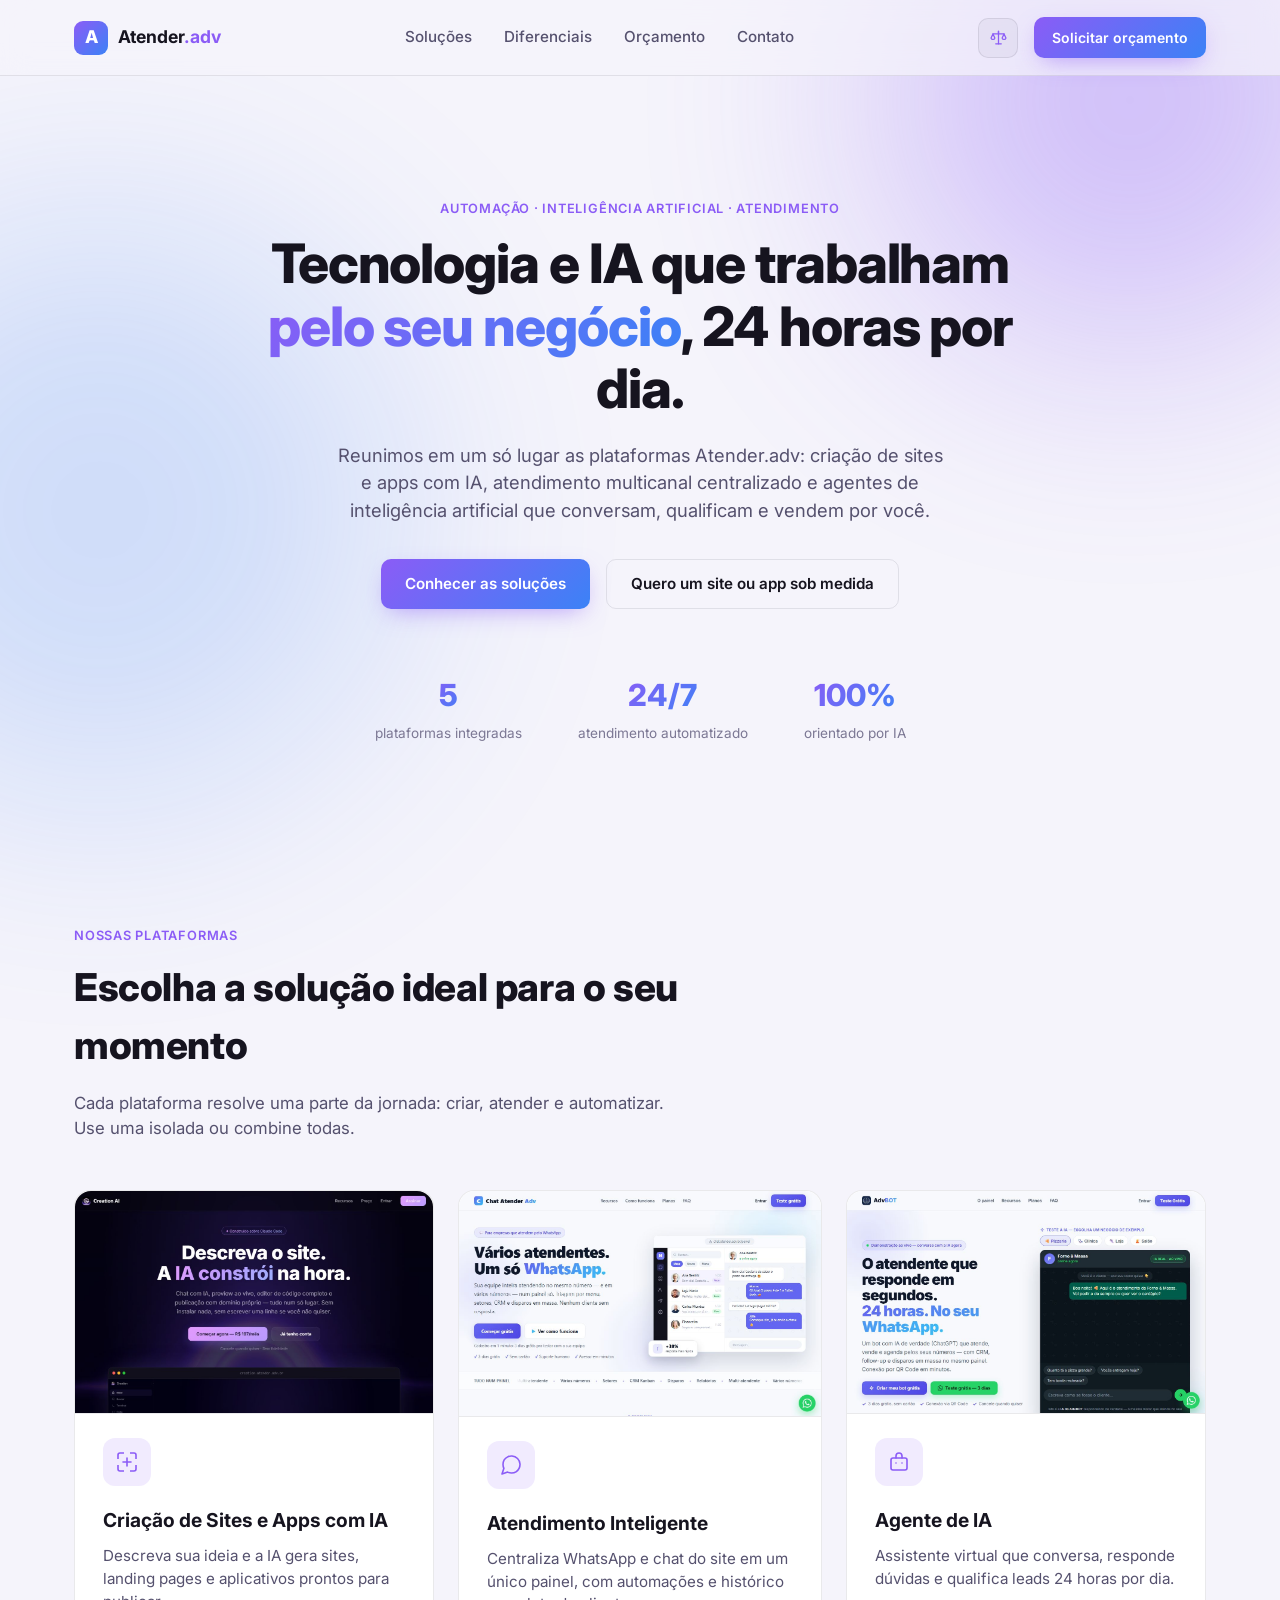
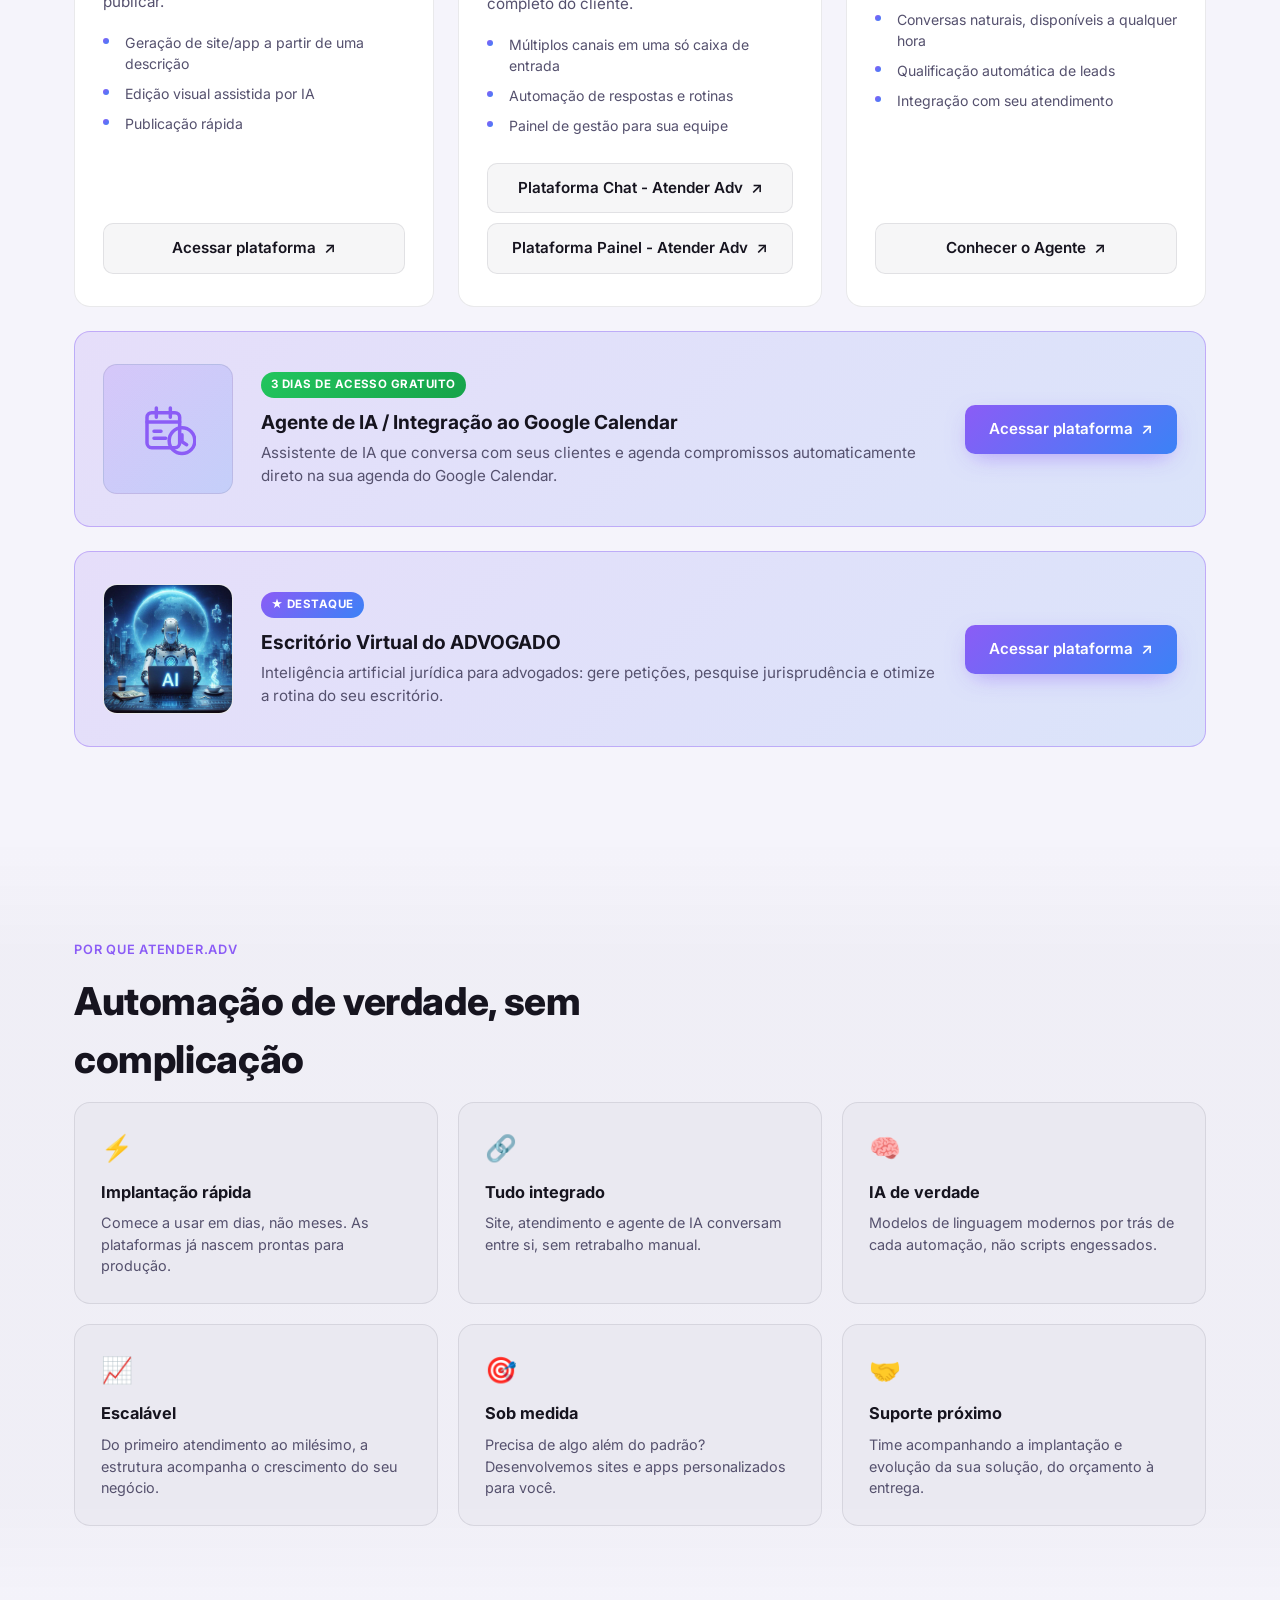
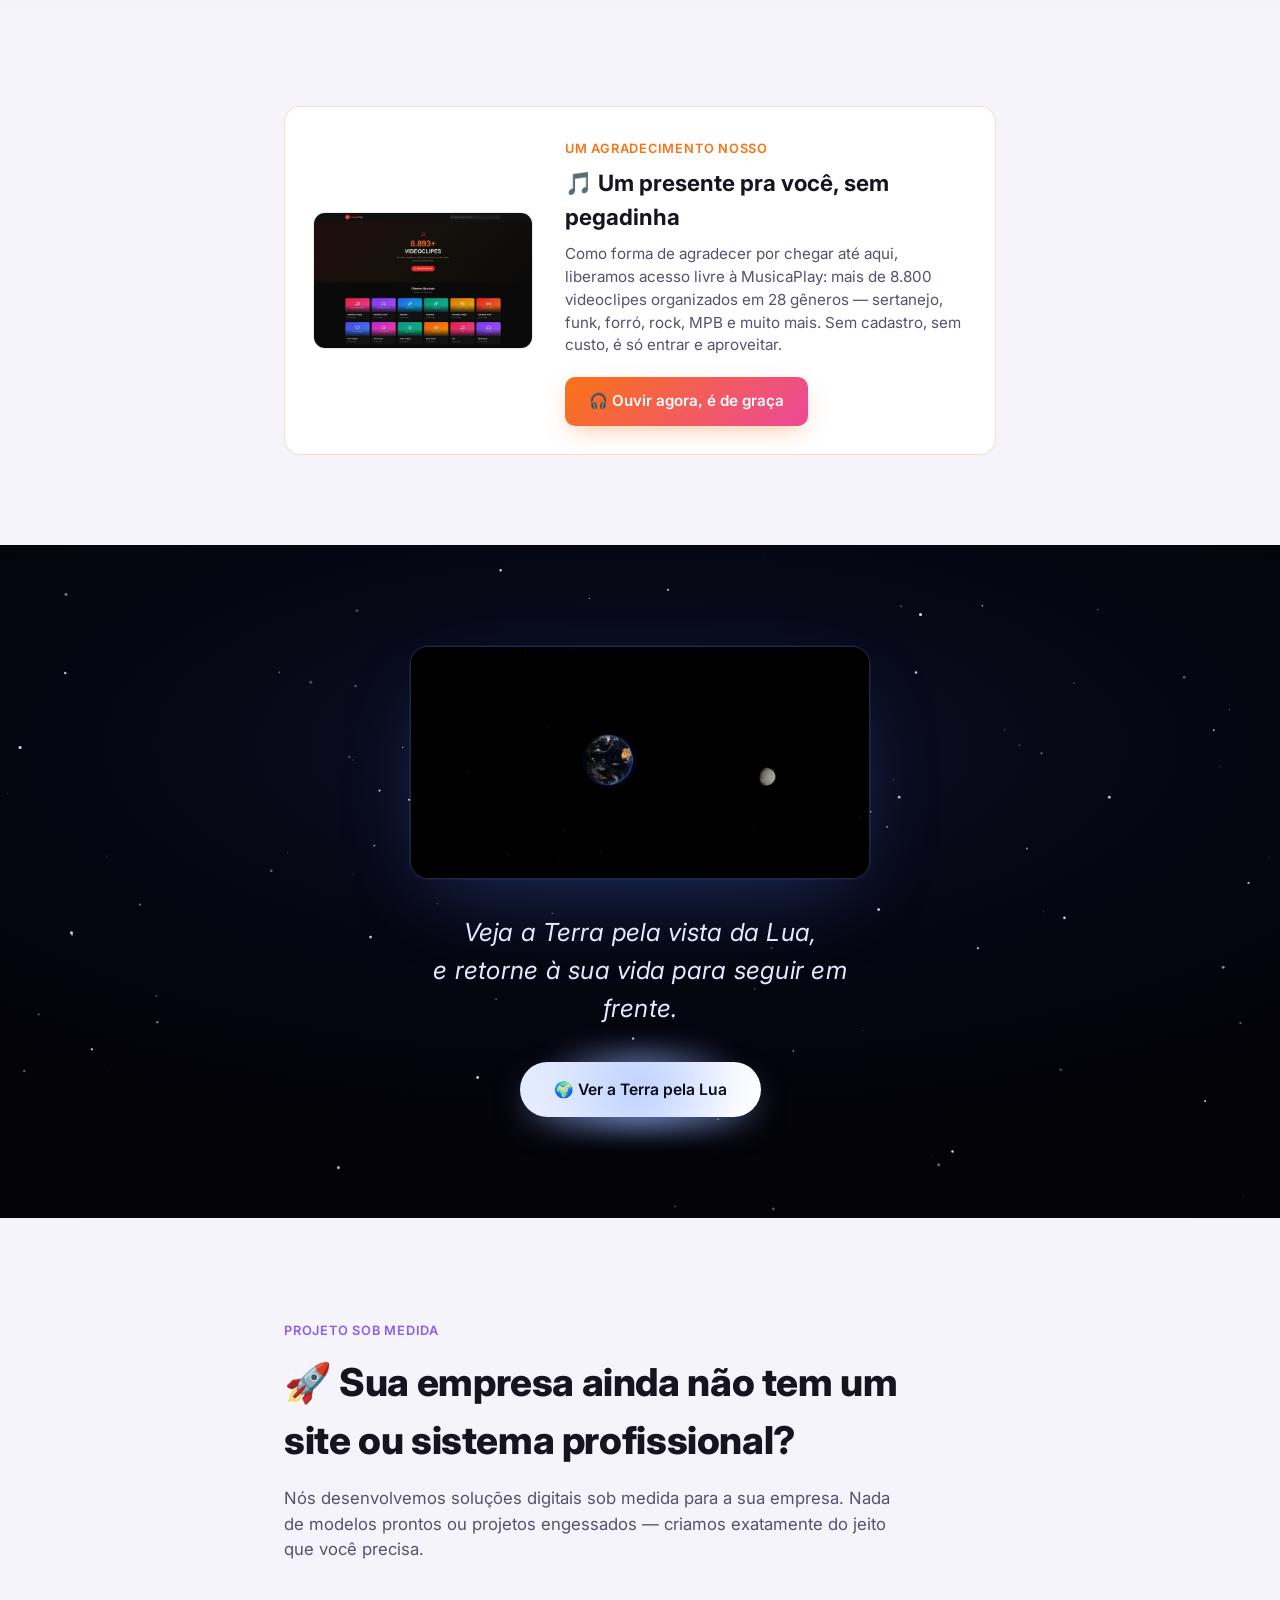
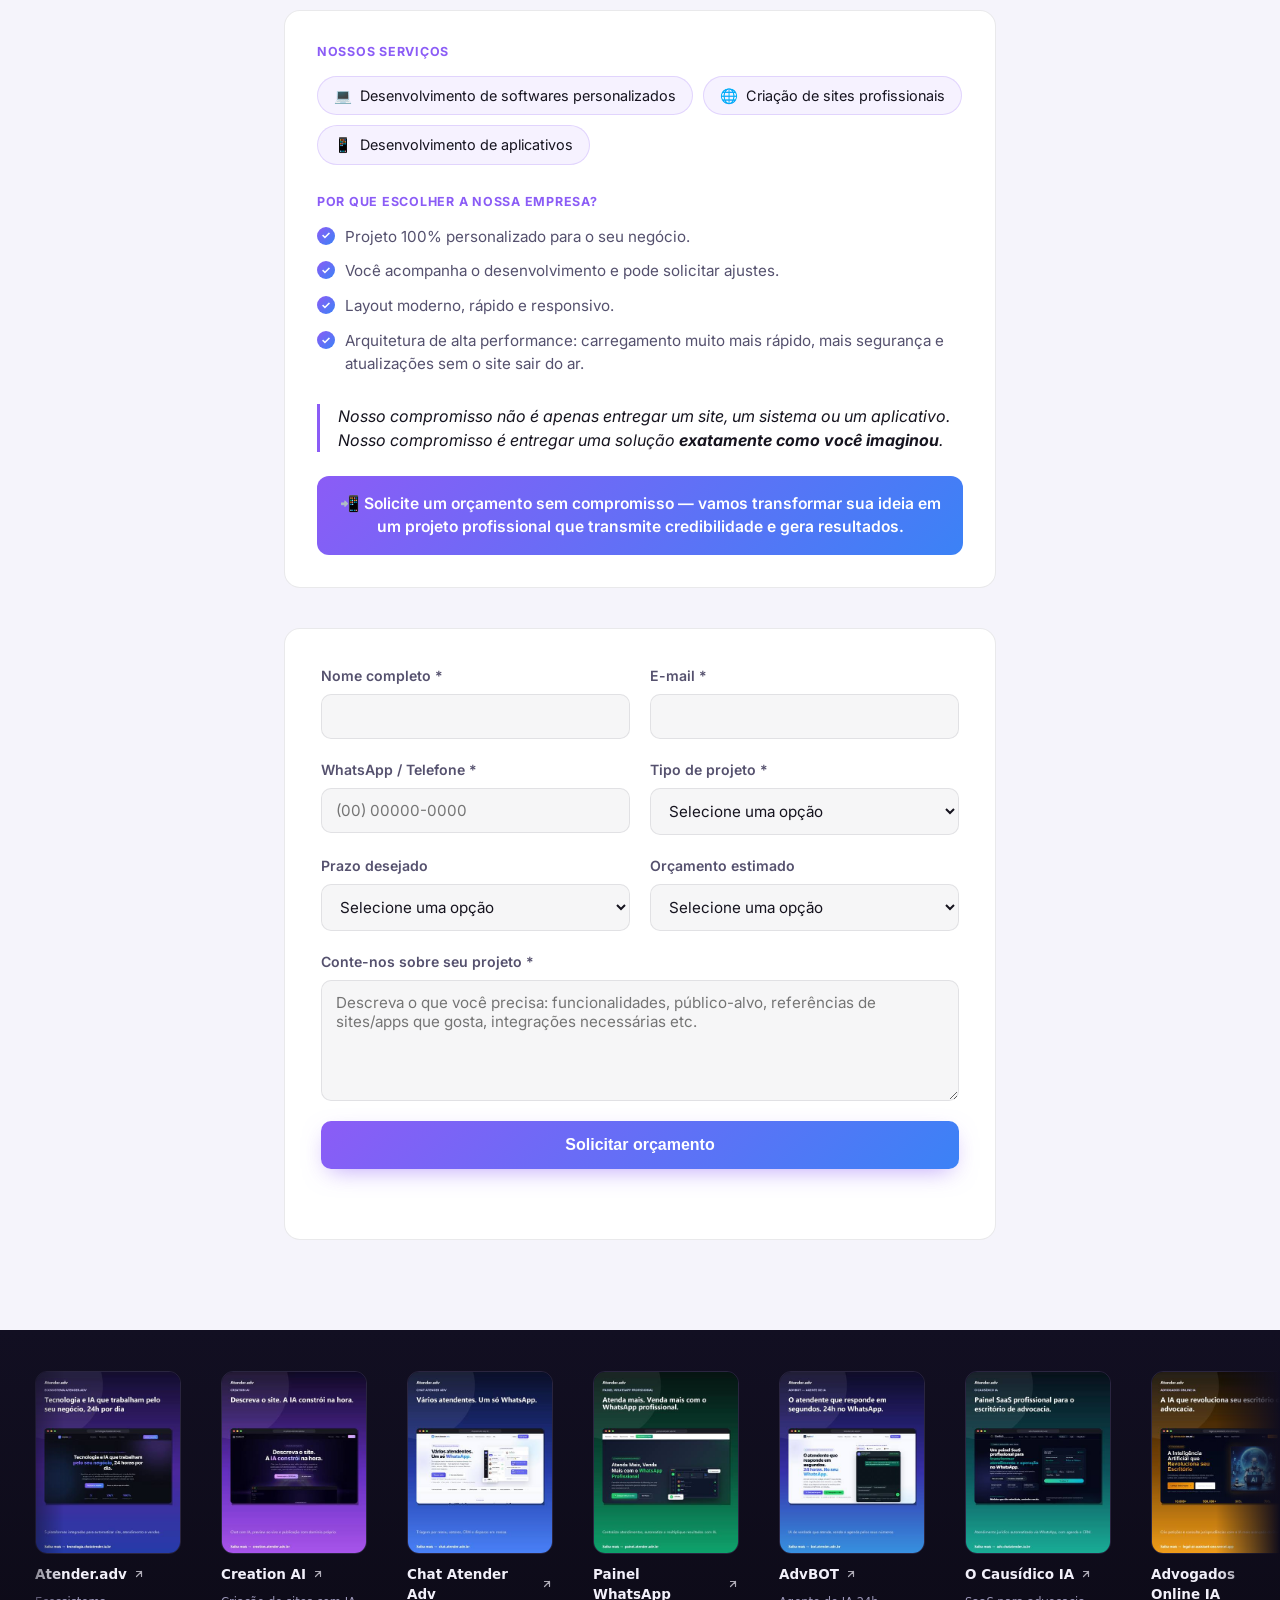
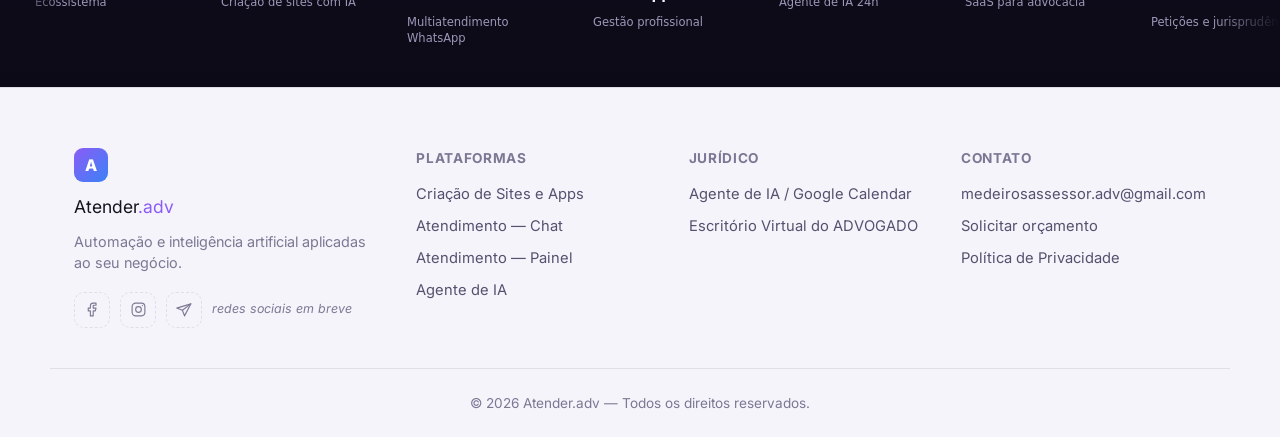
==== commit fb98f2c9: "Reverte acesso interno (Credenciais/Painel de Campanhas) do rodapé A pedido do usuário: essa coluna " ====
--- a/index.html
+++ b/index.html
@@ -568,12 +568,6 @@
     </div>
 
     <div class="footer__col">
-      <h5>Interno</h5>
-      <a href="https://medeirosapi.creation.dev.br" target="_blank" rel="noopener">Credenciais / Campanhas</a>
-      <a href="https://medeiros.creation.dev.br" target="_blank" rel="noopener">Painel / Campanhas</a>
-    </div>
-
-    <div class="footer__col">
       <h5>Contato</h5>
       <a href="mailto:medeirosassessor.adv@gmail.com">medeirosassessor.adv@gmail.com</a>
       <a href="#orcamento">Solicitar orçamento</a>
--- a/css/style.css
+++ b/css/style.css
@@ -932,8 +932,8 @@
 }
 .footer__inner {
   display: grid;
-  grid-template-columns: 1.2fr 1fr 1fr 1fr 1fr;
-  gap: 32px;
+  grid-template-columns: 1.3fr 1fr 1fr 1fr;
+  gap: 40px;
   margin-bottom: 40px;
 }
 @media (max-width: 860px) {
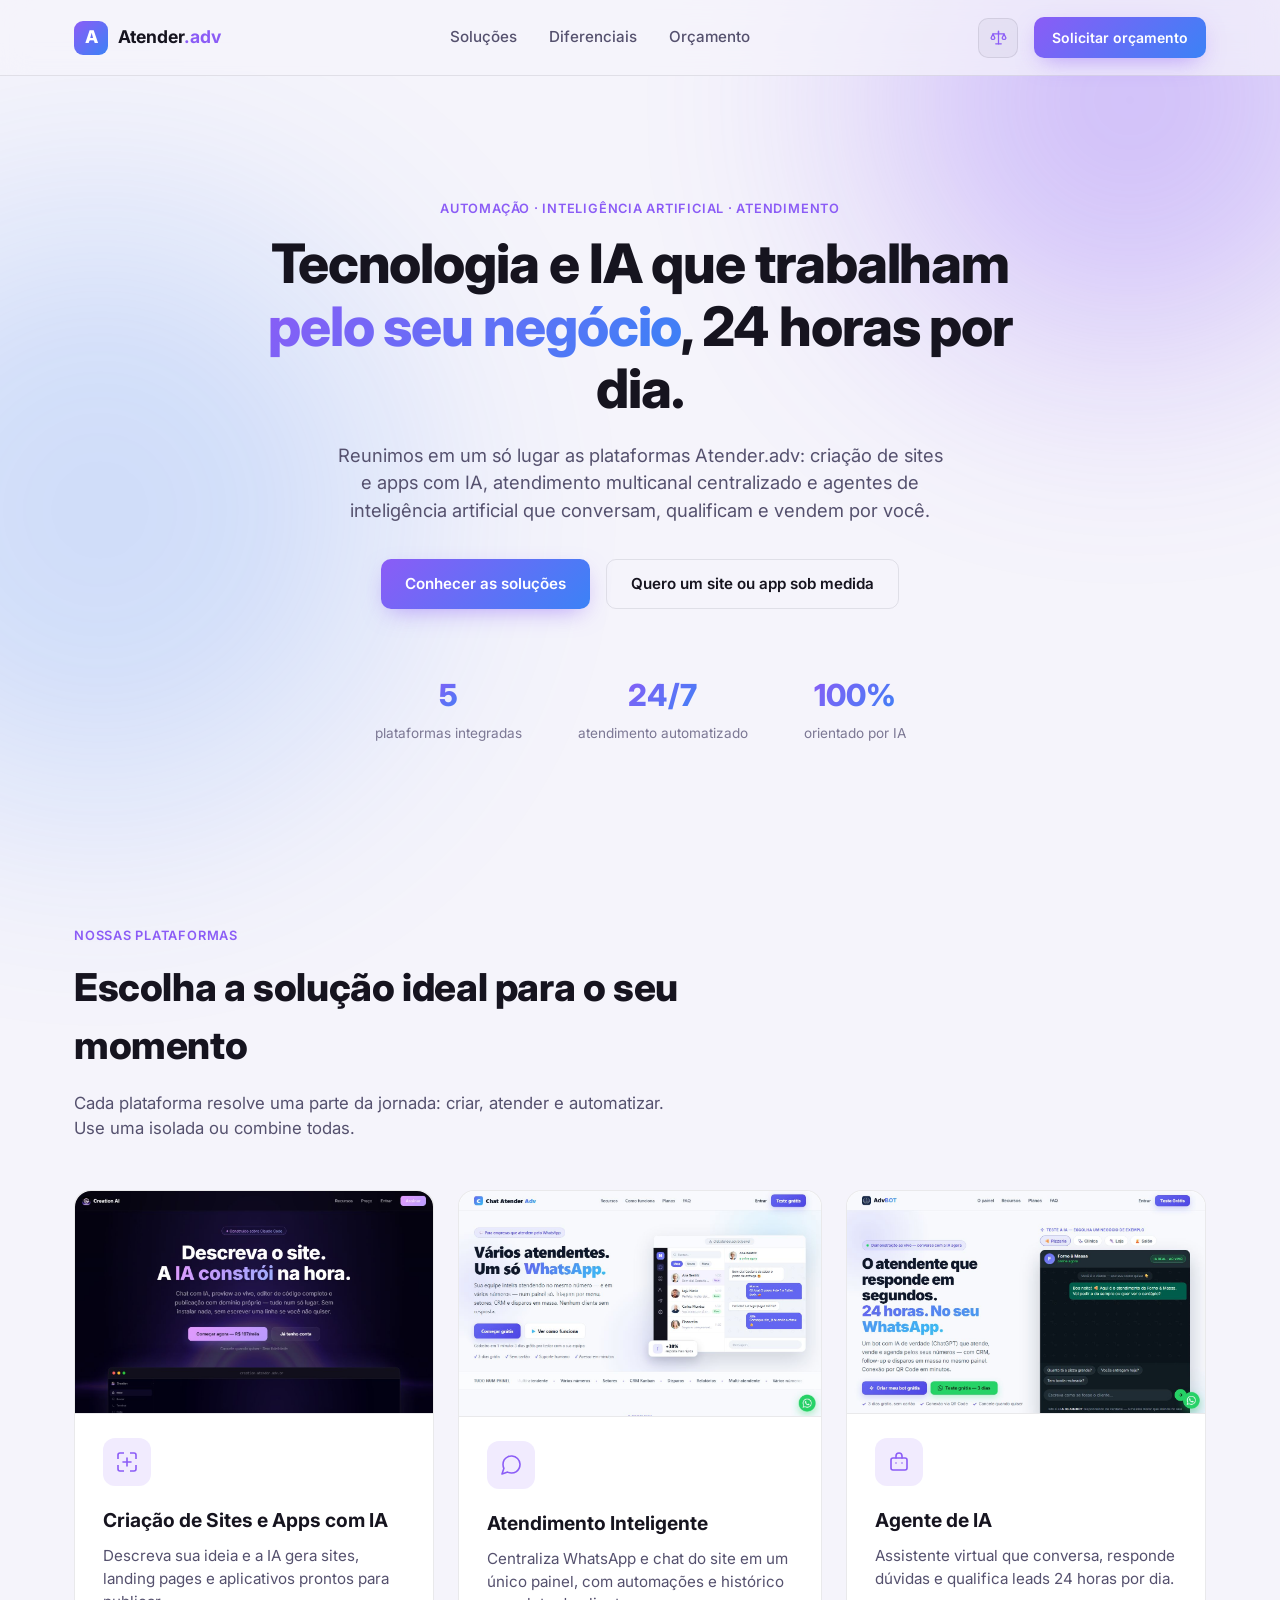
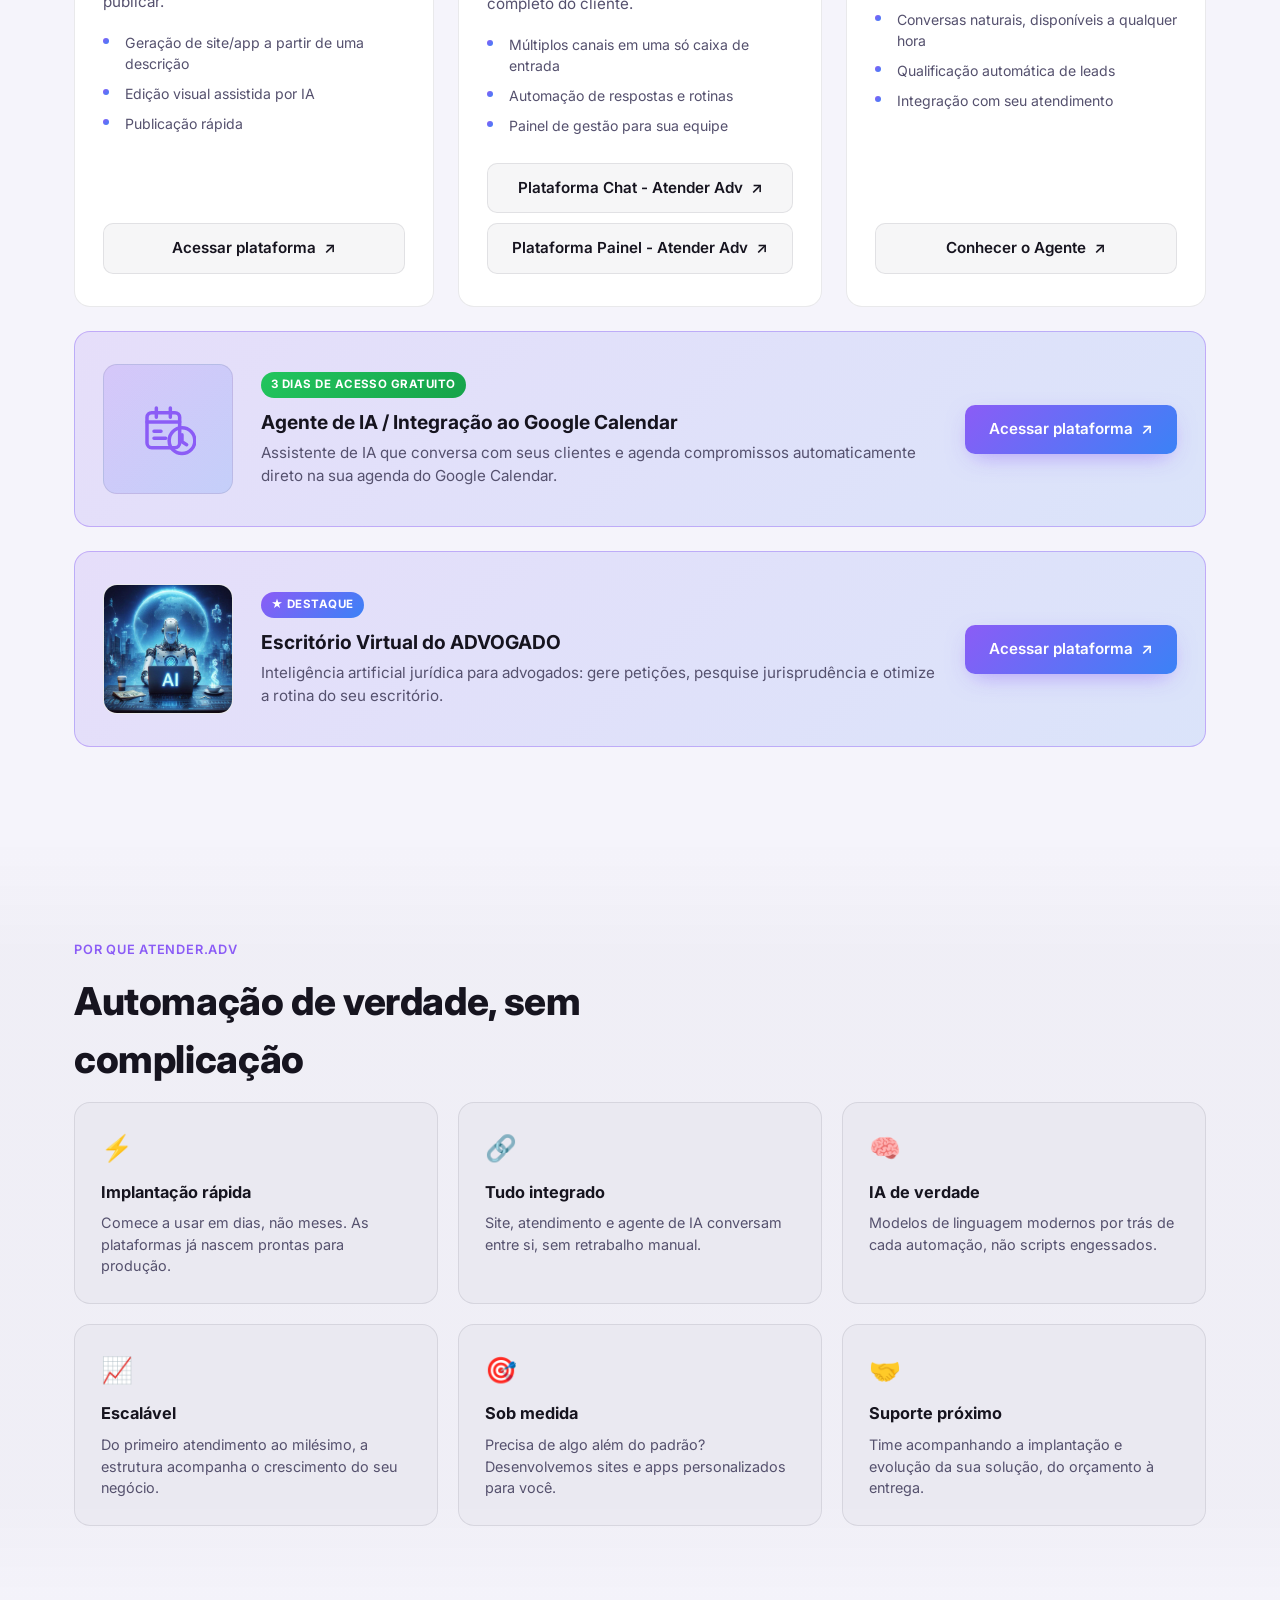
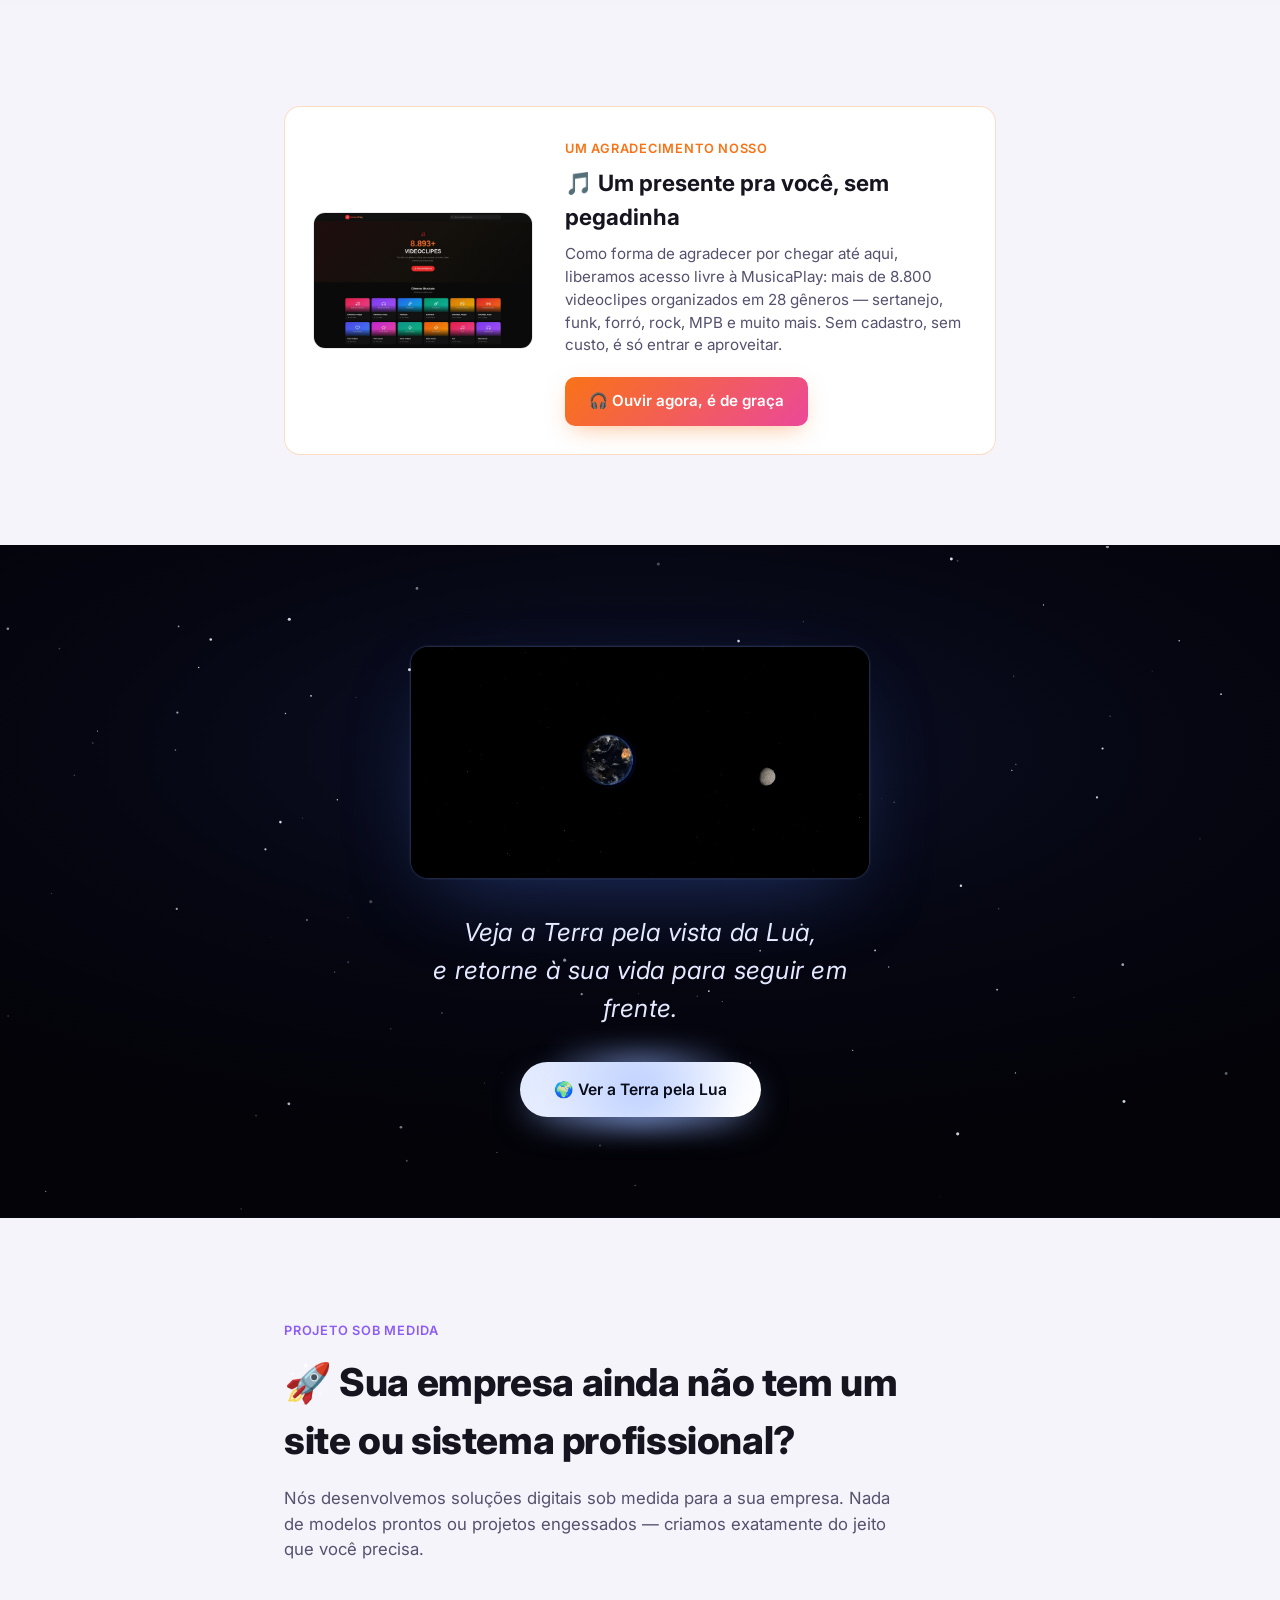
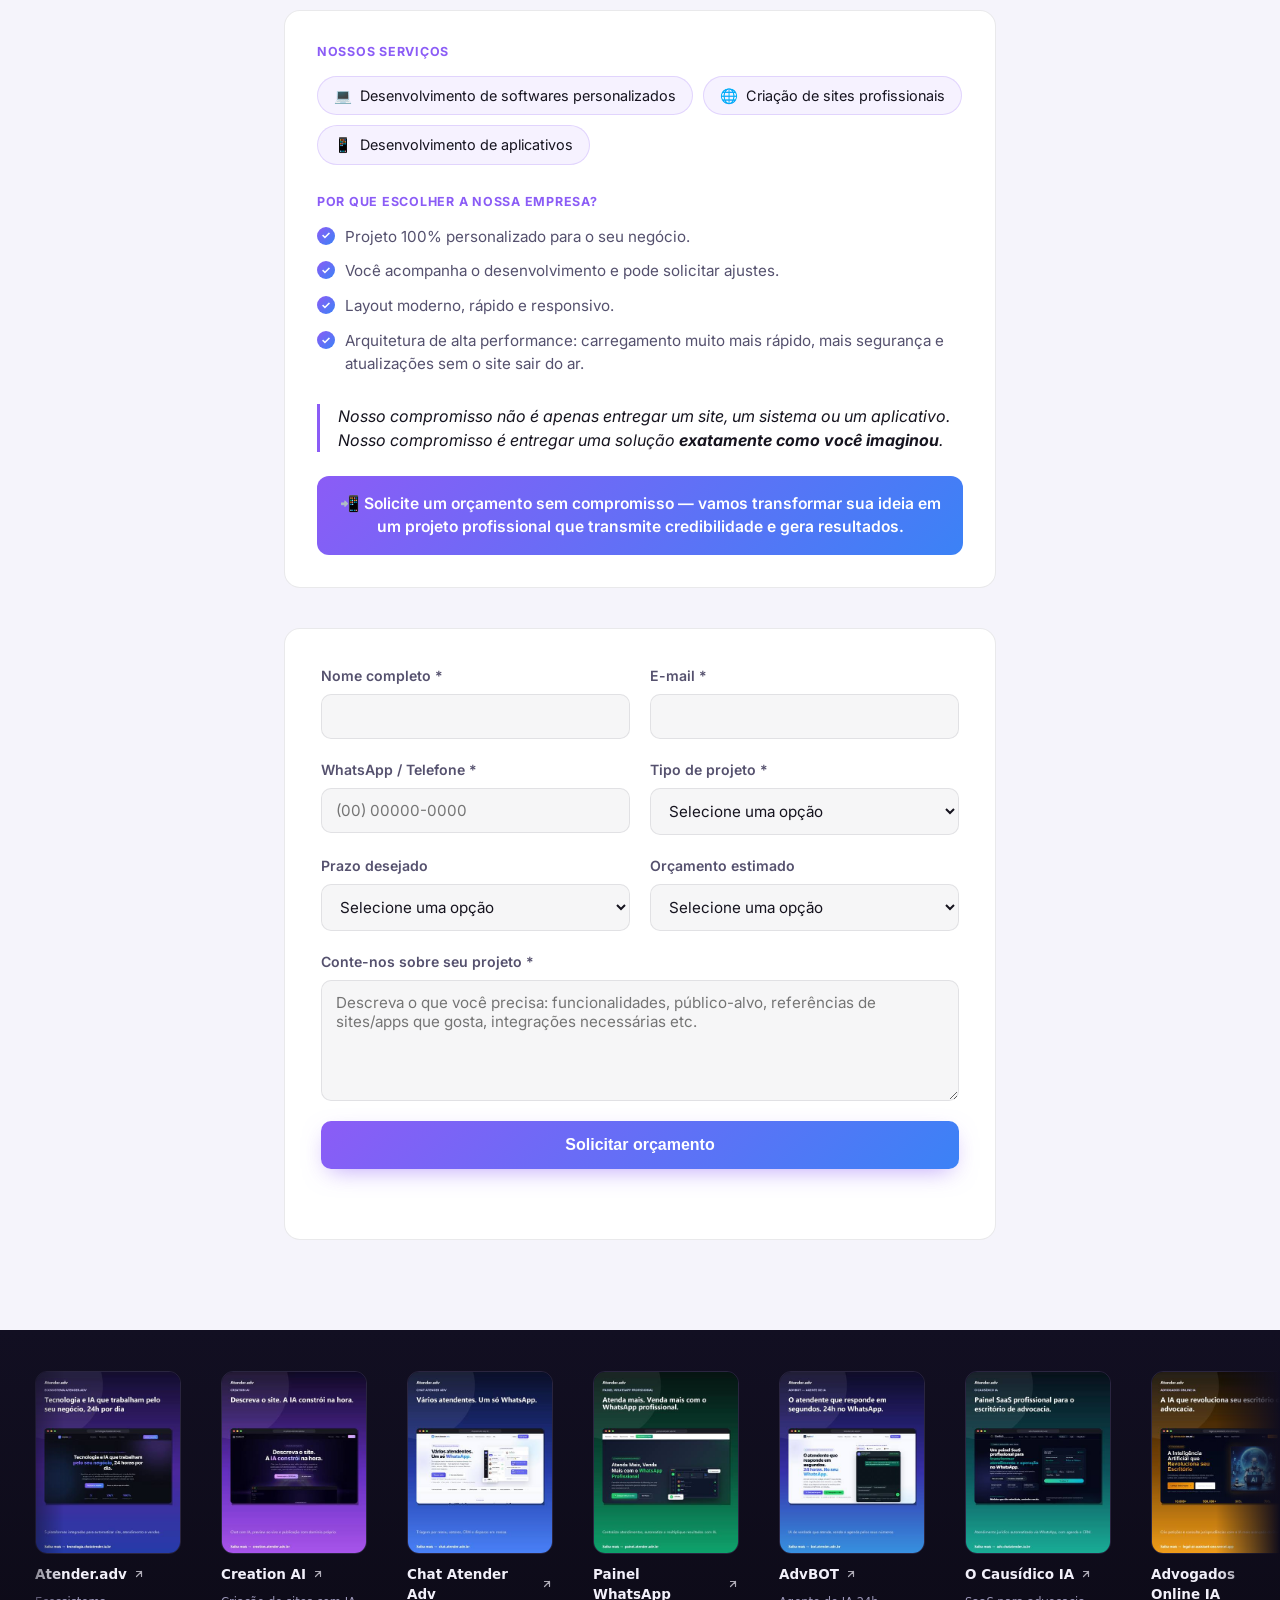
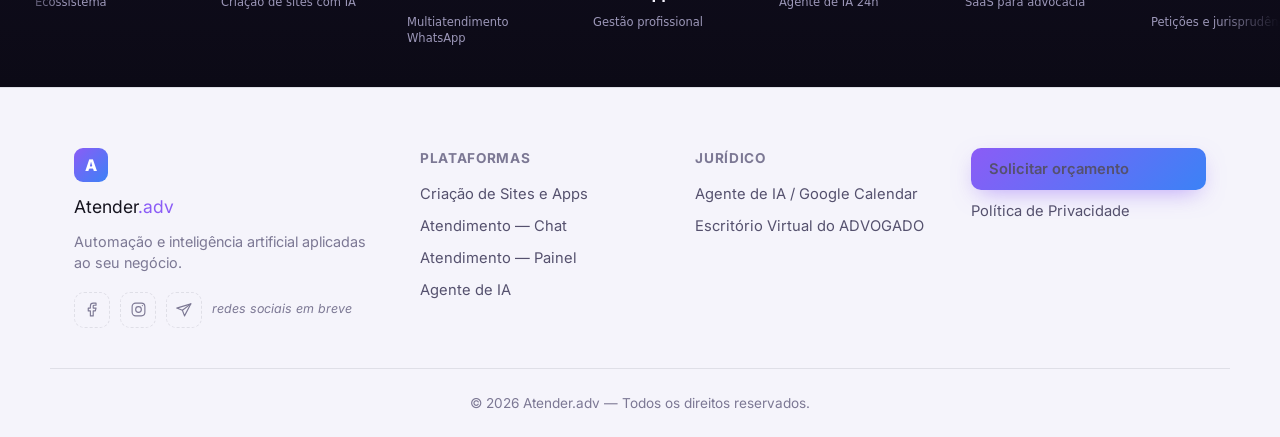
==== commit 68801d8d: "Remove Contato/e-mail do rodapé e nav; CTA de orçamento vai direto ao formulário Co-Authored-By: Cla" ====
--- a/index.html
+++ b/index.html
@@ -46,7 +46,6 @@
       <a href="#solucoes">Soluções</a>
       <a href="#diferenciais">Diferenciais</a>
       <a href="#orcamento">Orçamento</a>
-      <a href="#contato">Contato</a>
     </nav>
 
     <div class="header__actions">
@@ -66,7 +65,7 @@
       <button class="btn btn--ghost btn--sm install-btn" id="installBtn" hidden>
         <span aria-hidden="true">⬇</span> Instalar app
       </button>
-      <a href="#orcamento" class="btn btn--primary btn--sm">Solicitar orçamento</a>
+      <a href="#orcamentoForm" class="btn btn--primary btn--sm">Solicitar orçamento</a>
       <button class="nav-toggle" id="navToggle" aria-label="Abrir menu" aria-expanded="false">
         <span></span><span></span><span></span>
       </button>
@@ -568,9 +567,7 @@
     </div>
 
     <div class="footer__col">
-      <h5>Contato</h5>
-      <a href="mailto:medeirosassessor.adv@gmail.com">medeirosassessor.adv@gmail.com</a>
-      <a href="#orcamento">Solicitar orçamento</a>
+      <a href="#orcamentoForm" class="btn btn--primary btn--sm">Solicitar orçamento</a>
       <a href="/privacidade.html">Política de Privacidade</a>
     </div>
   </div>
--- a/css/style.css
+++ b/css/style.css
@@ -37,6 +37,7 @@
 
 * { box-sizing: border-box; }
 html { scroll-behavior: smooth; }
+#orcamentoForm { scroll-margin-top: var(--header-h); }
 
 body {
   margin: 0;
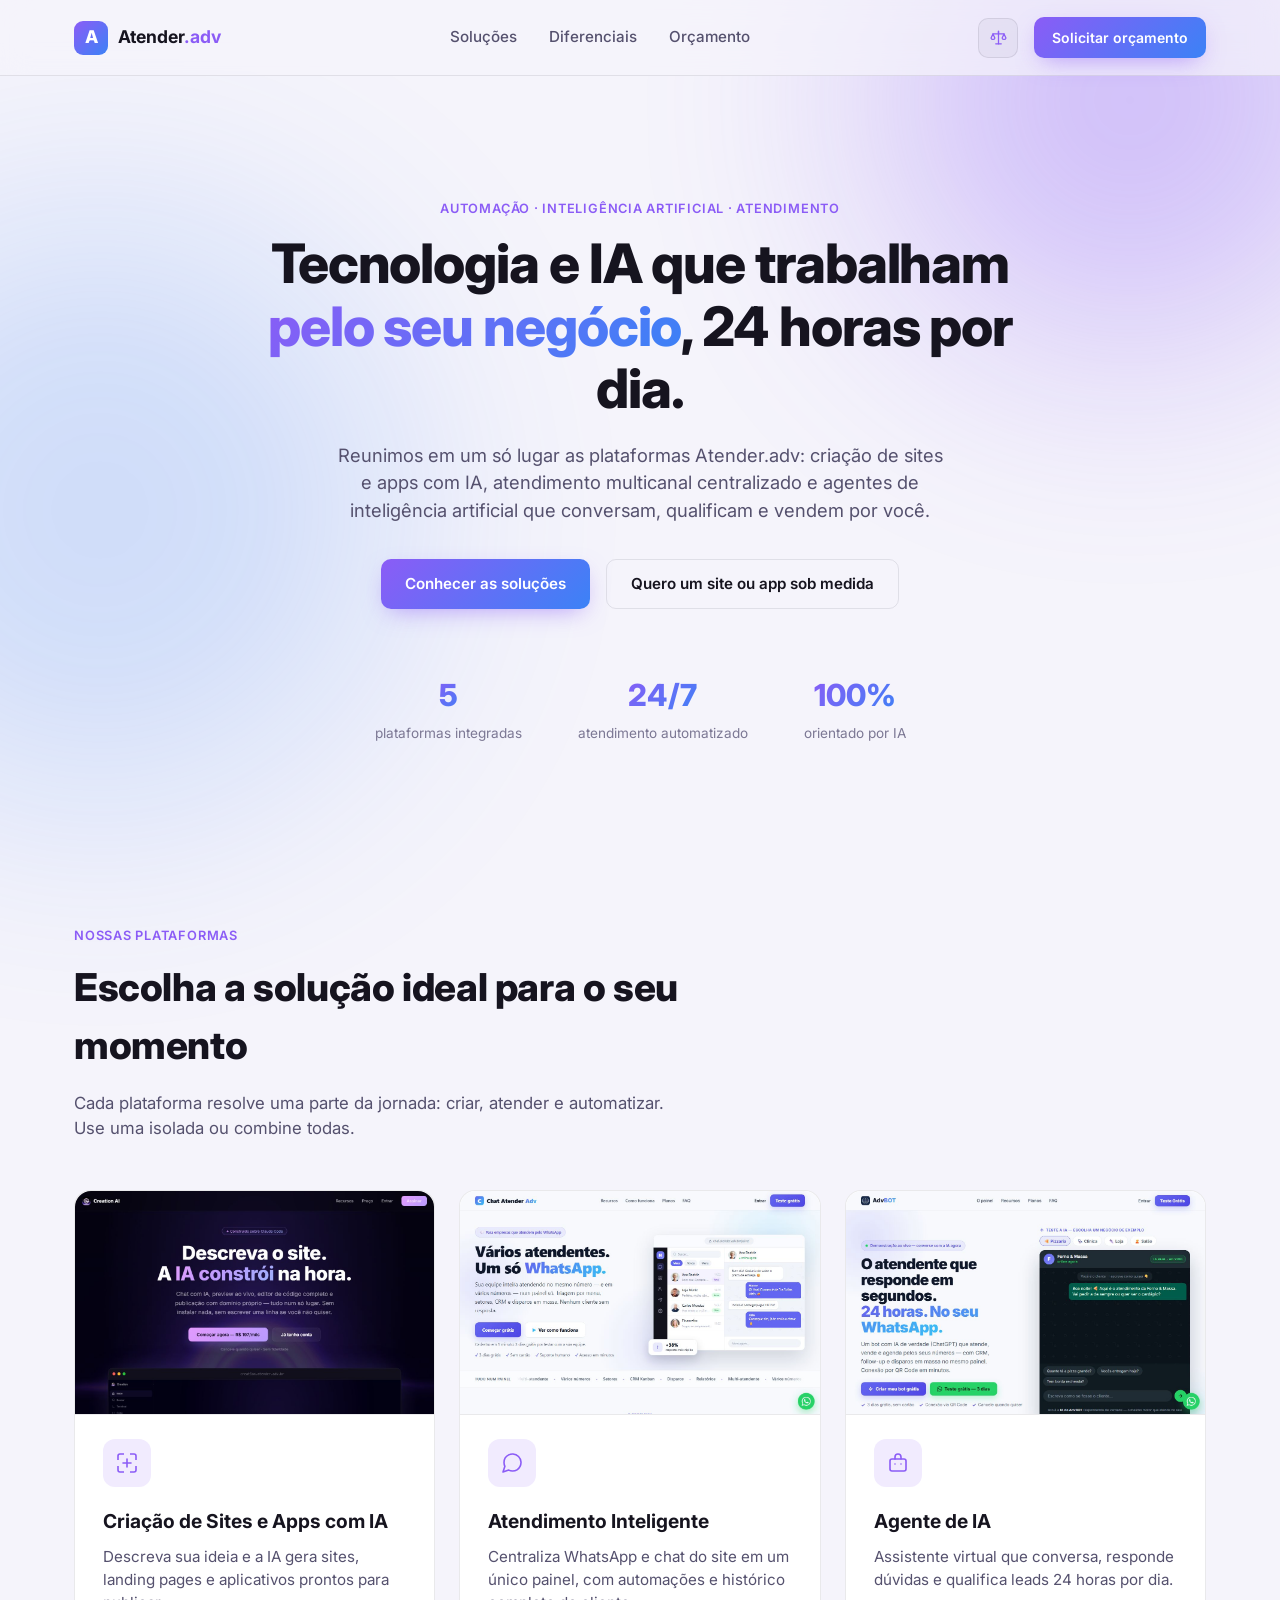
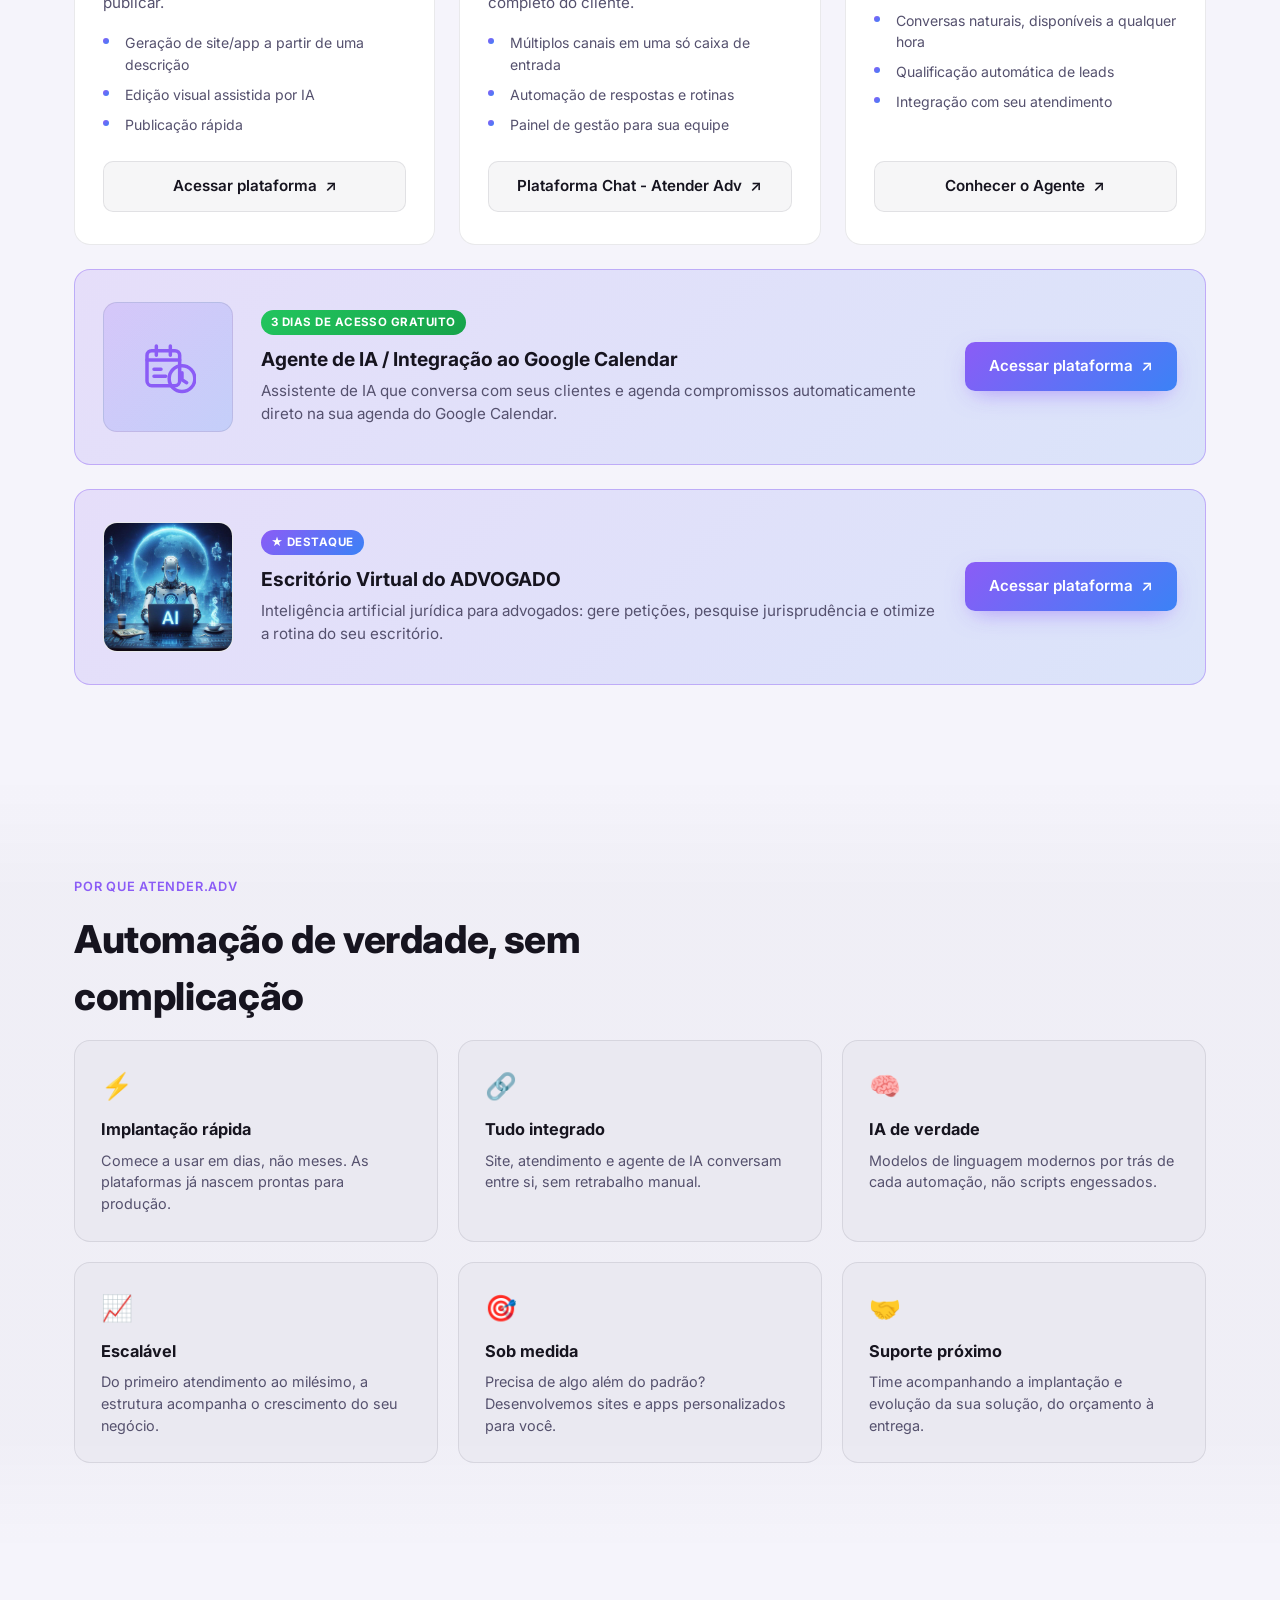
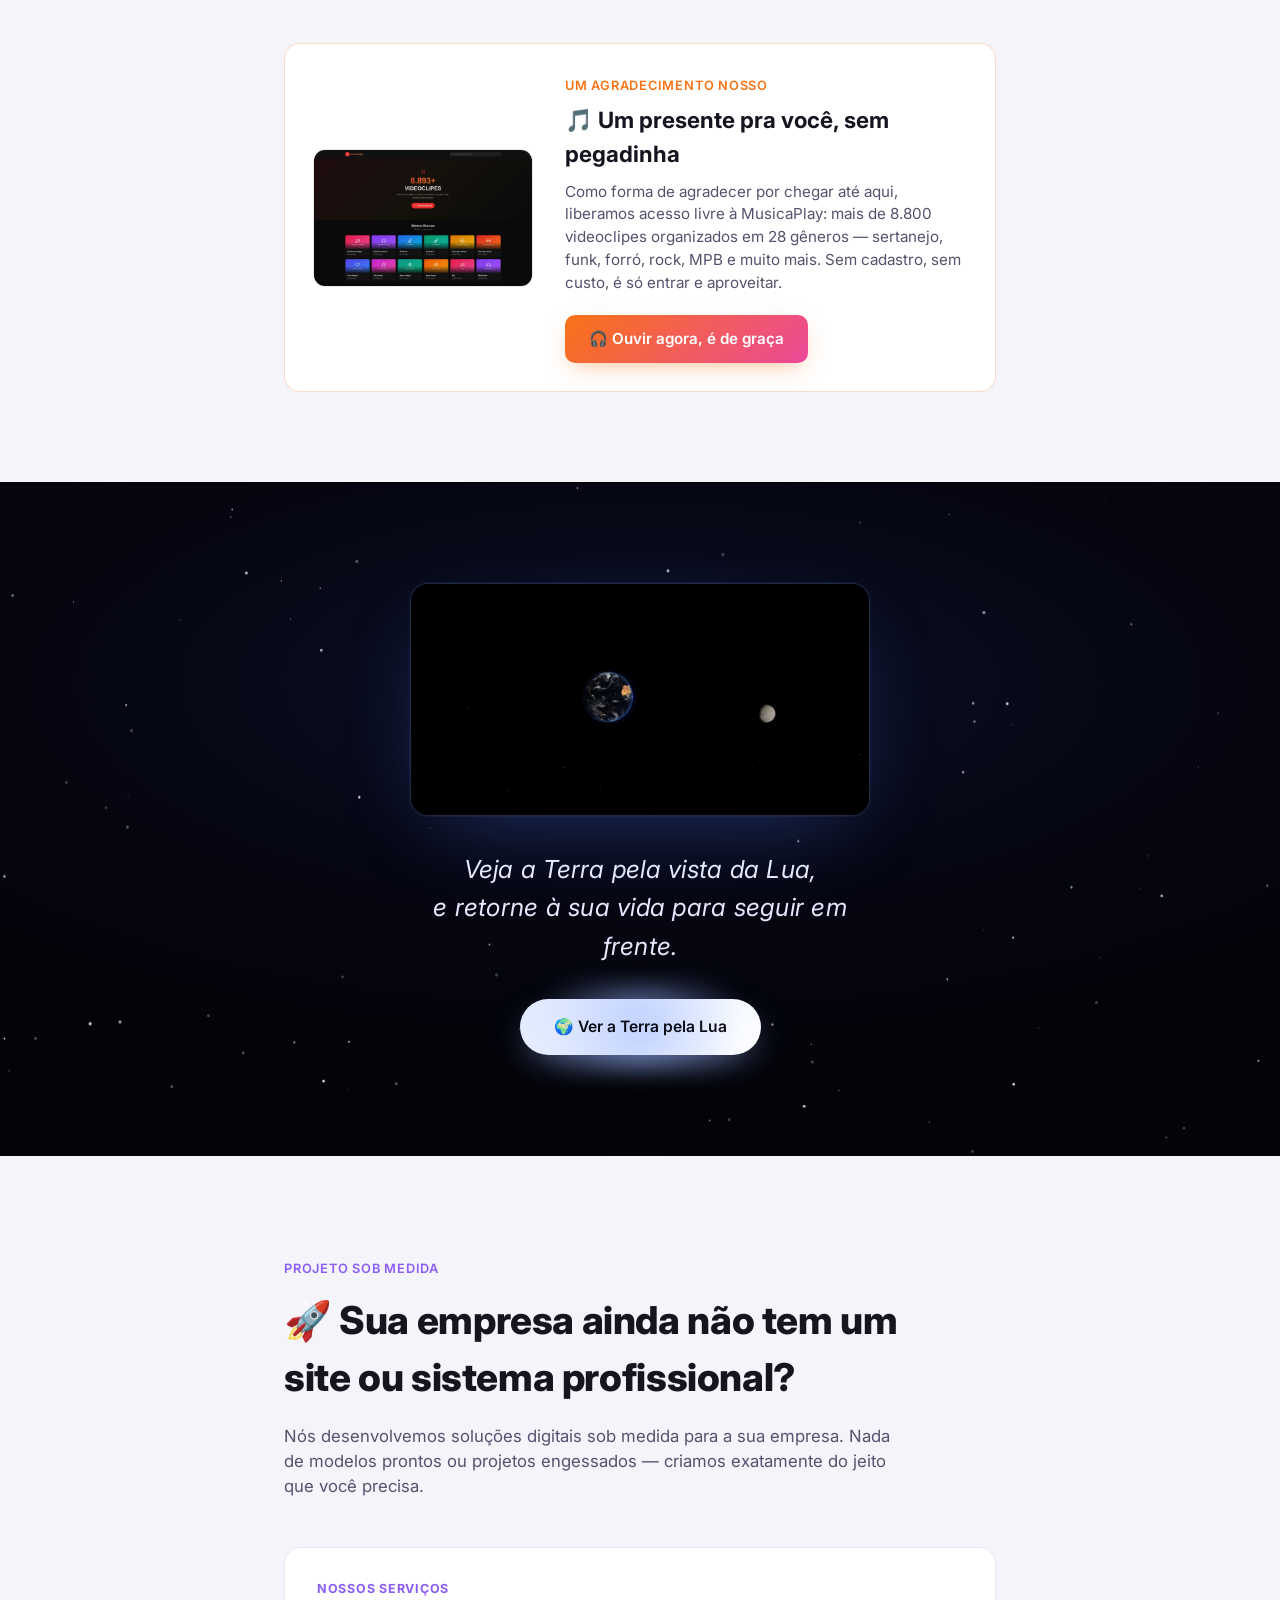
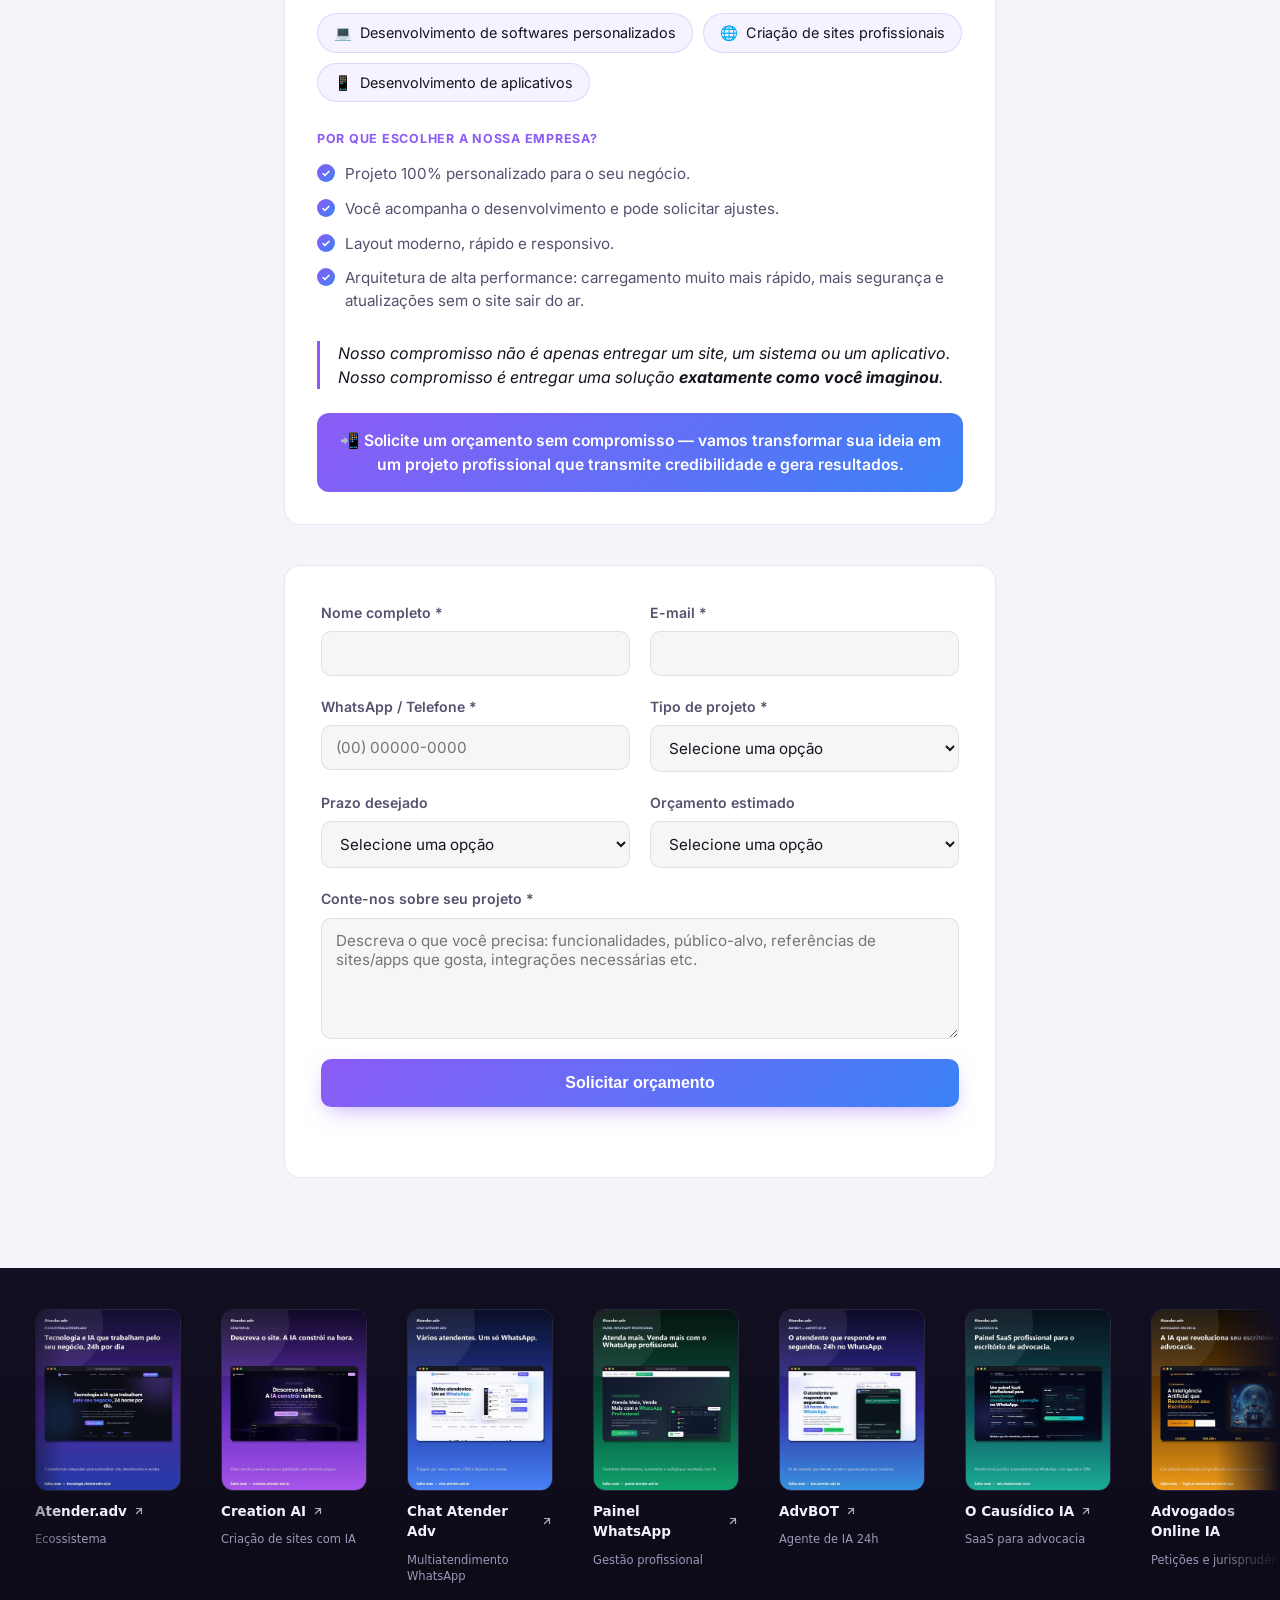
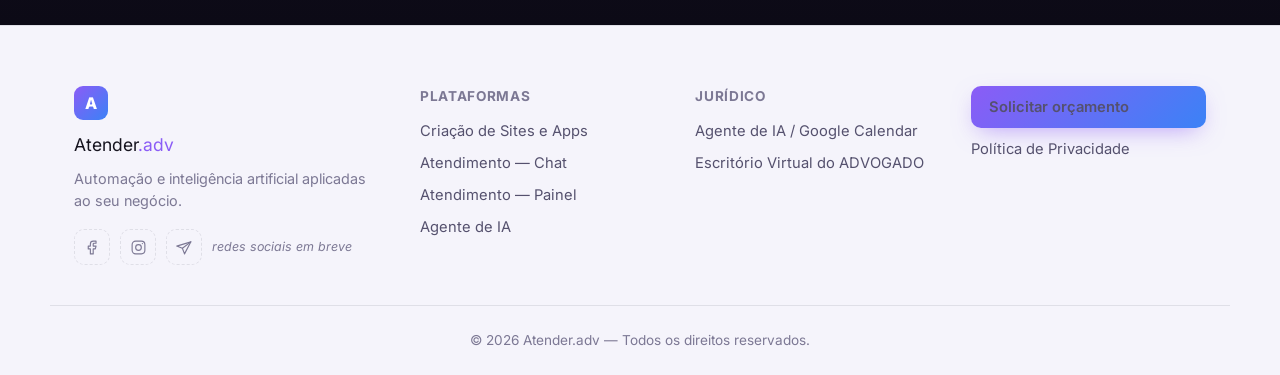
==== commit 076800ef: "Remove botão duplicado "Plataforma Painel" do card de Atendimento Inteligente Co-Authored-By: Claude" ====
--- a/index.html
+++ b/index.html
@@ -164,14 +164,9 @@
             <li>Automação de respostas e rotinas</li>
             <li>Painel de gestão para sua equipe</li>
           </ul>
-          <div class="card__actions">
-            <a href="https://chat.atender.adv.br/" target="_blank" rel="noopener" class="btn btn--outline">
-              Plataforma Chat - Atender Adv <span aria-hidden="true">↗</span>
-            </a>
-            <a href="https://painel.atender.adv.br/landing" target="_blank" rel="noopener" class="btn btn--outline">
-              Plataforma Painel - Atender Adv <span aria-hidden="true">↗</span>
-            </a>
-          </div>
+          <a href="https://chat.atender.adv.br/" target="_blank" rel="noopener" class="btn btn--outline btn--full">
+            Plataforma Chat - Atender Adv <span aria-hidden="true">↗</span>
+          </a>
         </article>
 
         <!-- Card 3 -->
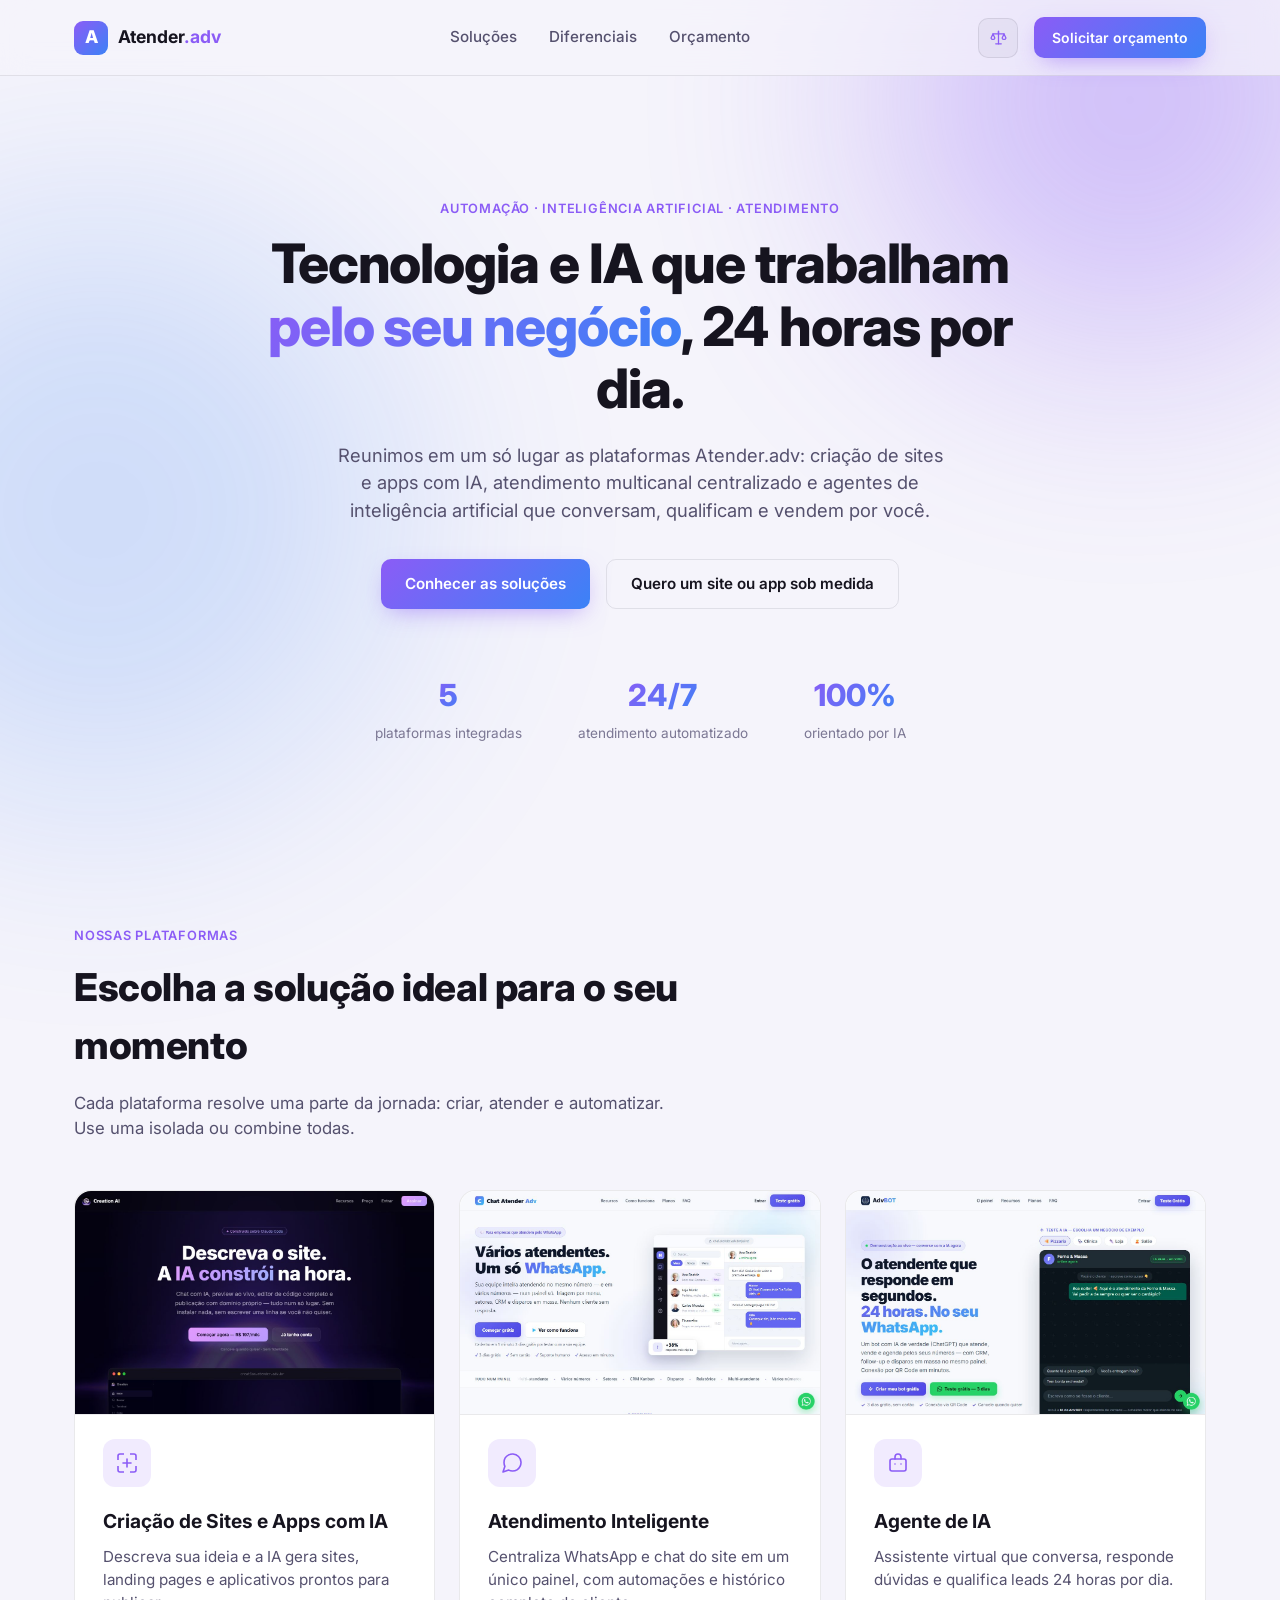
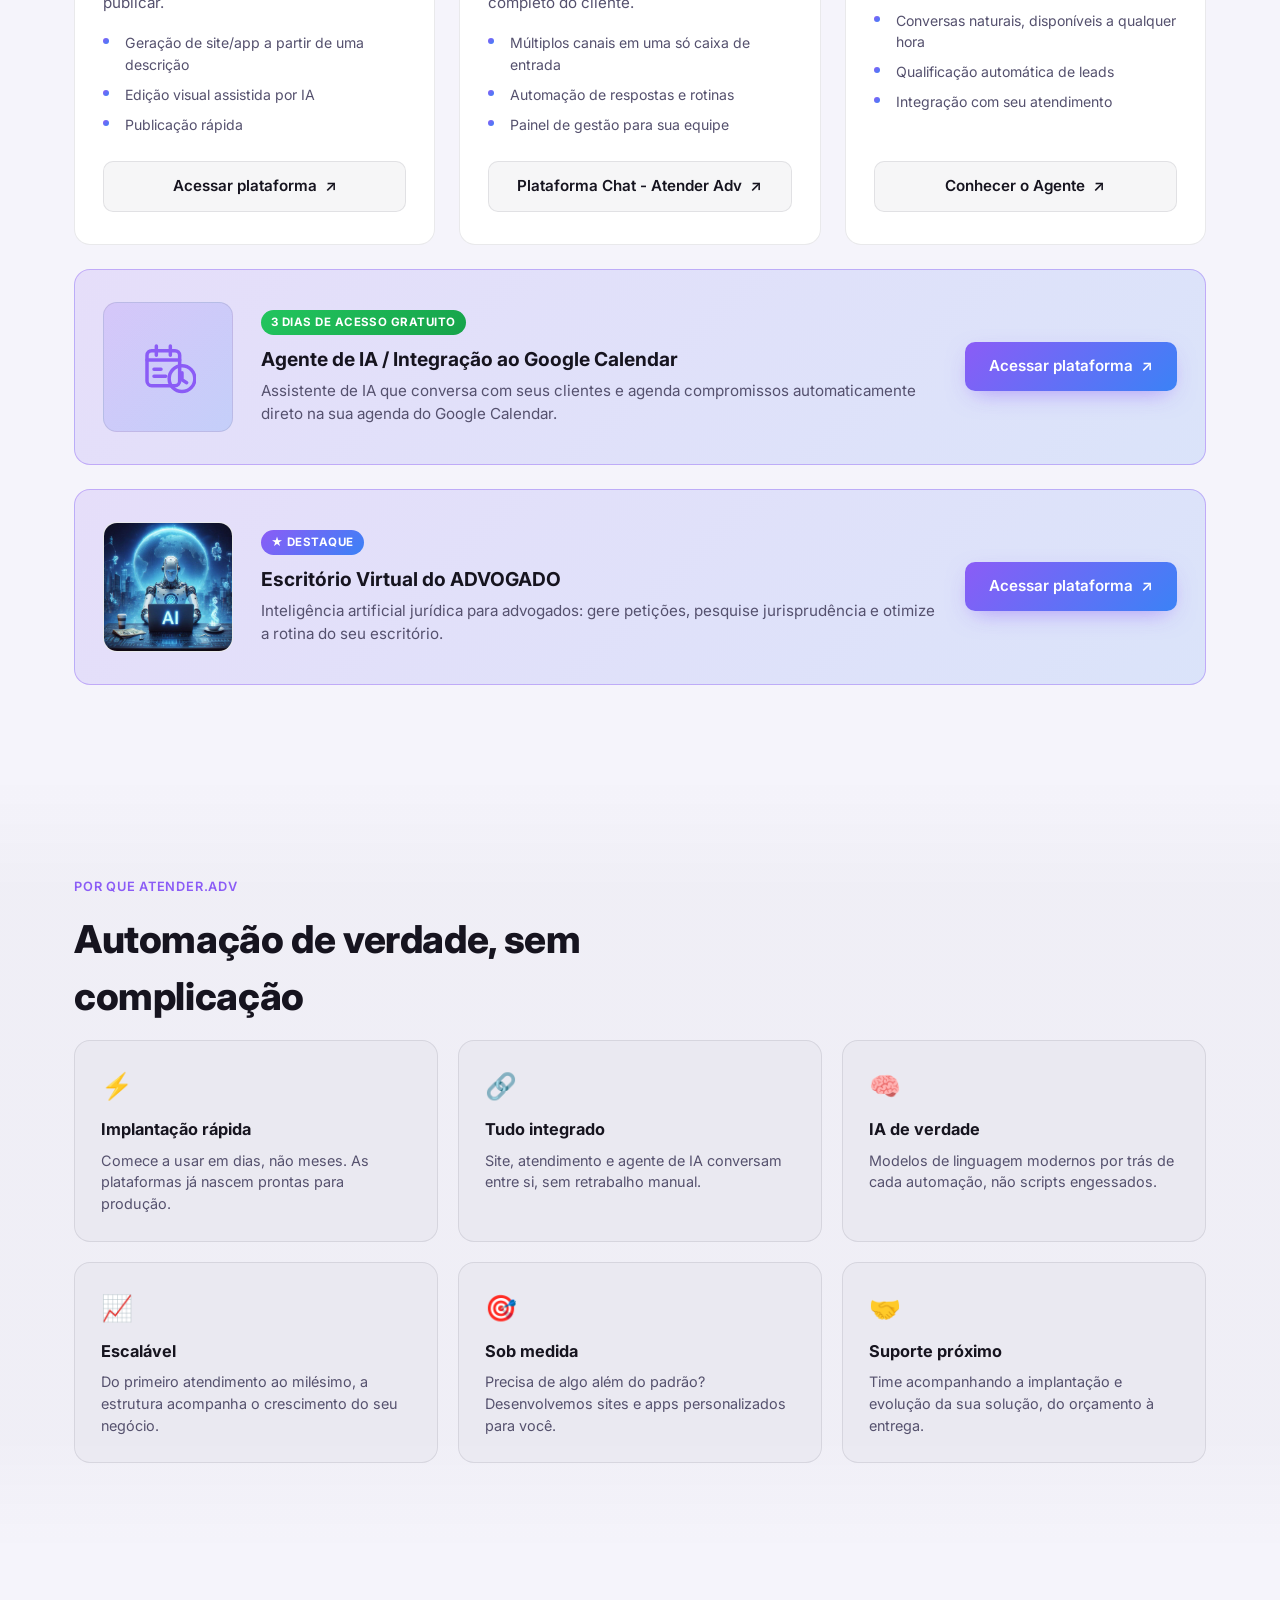
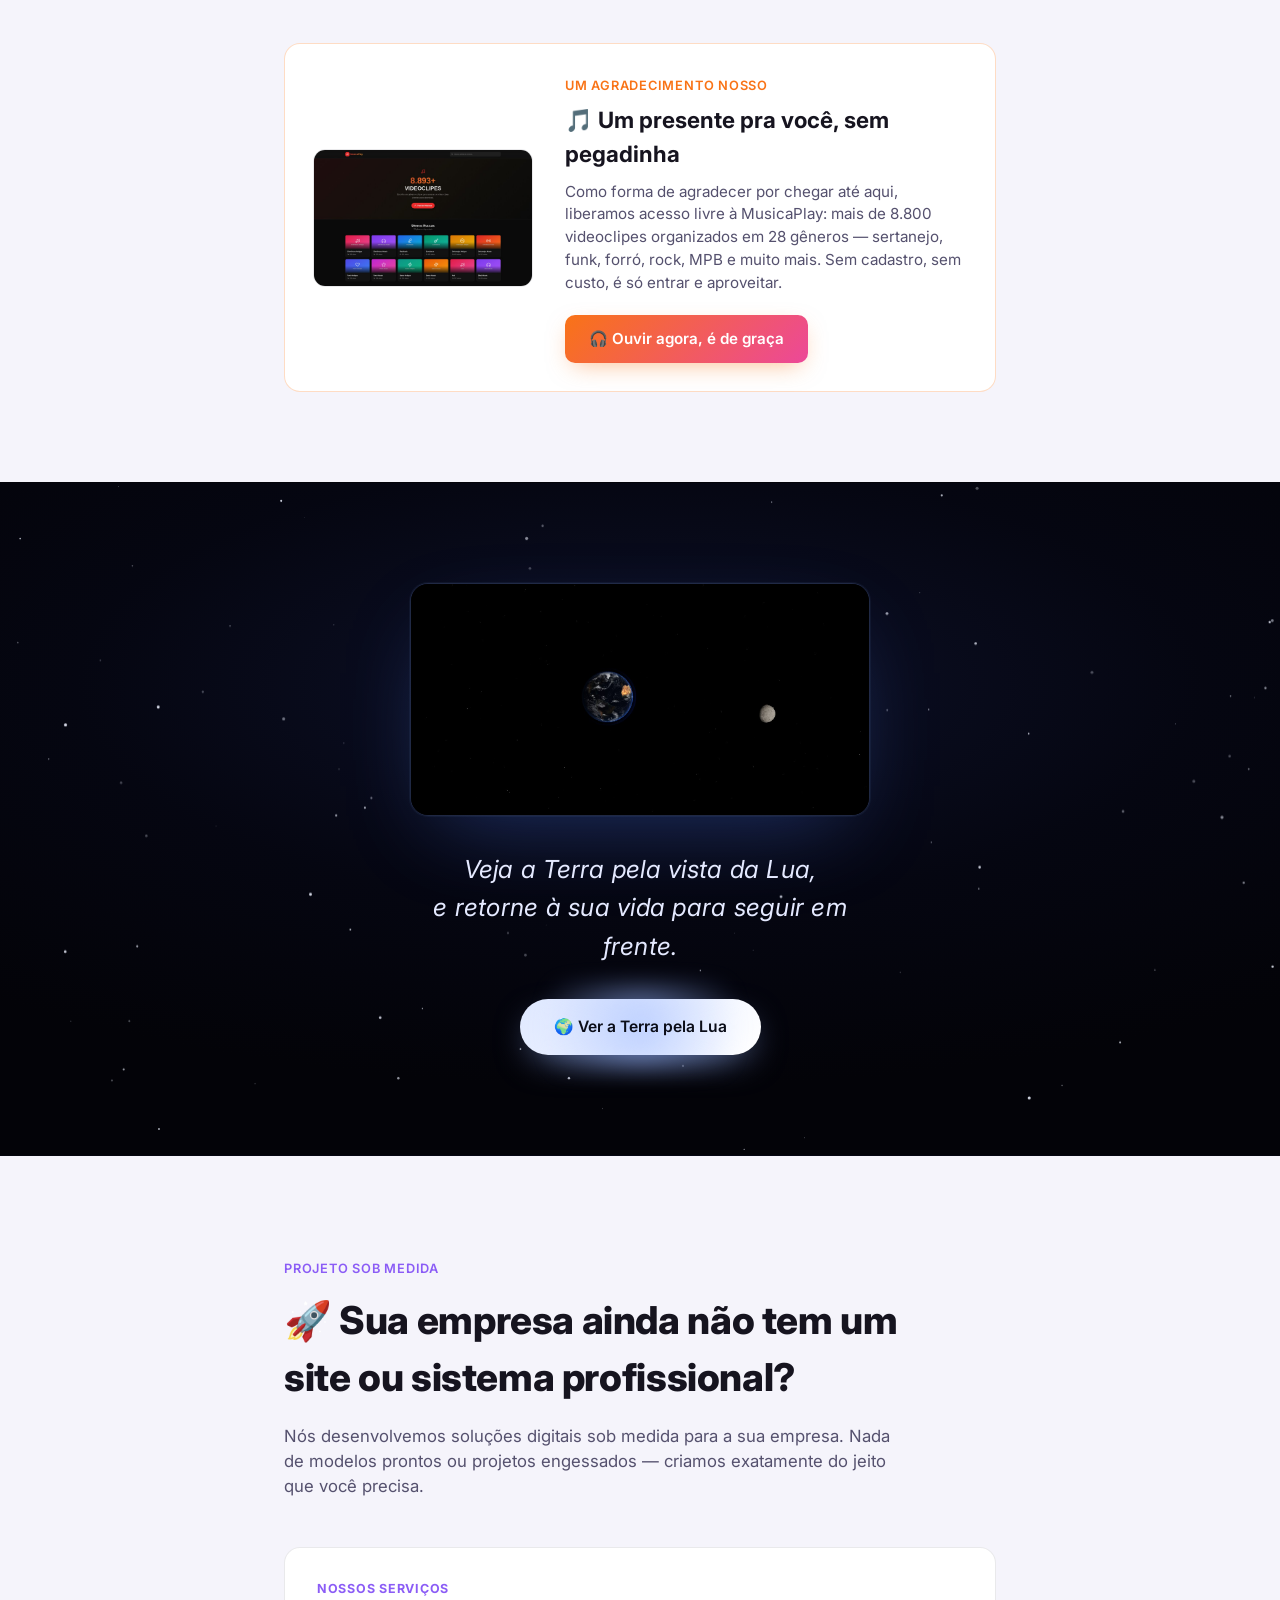
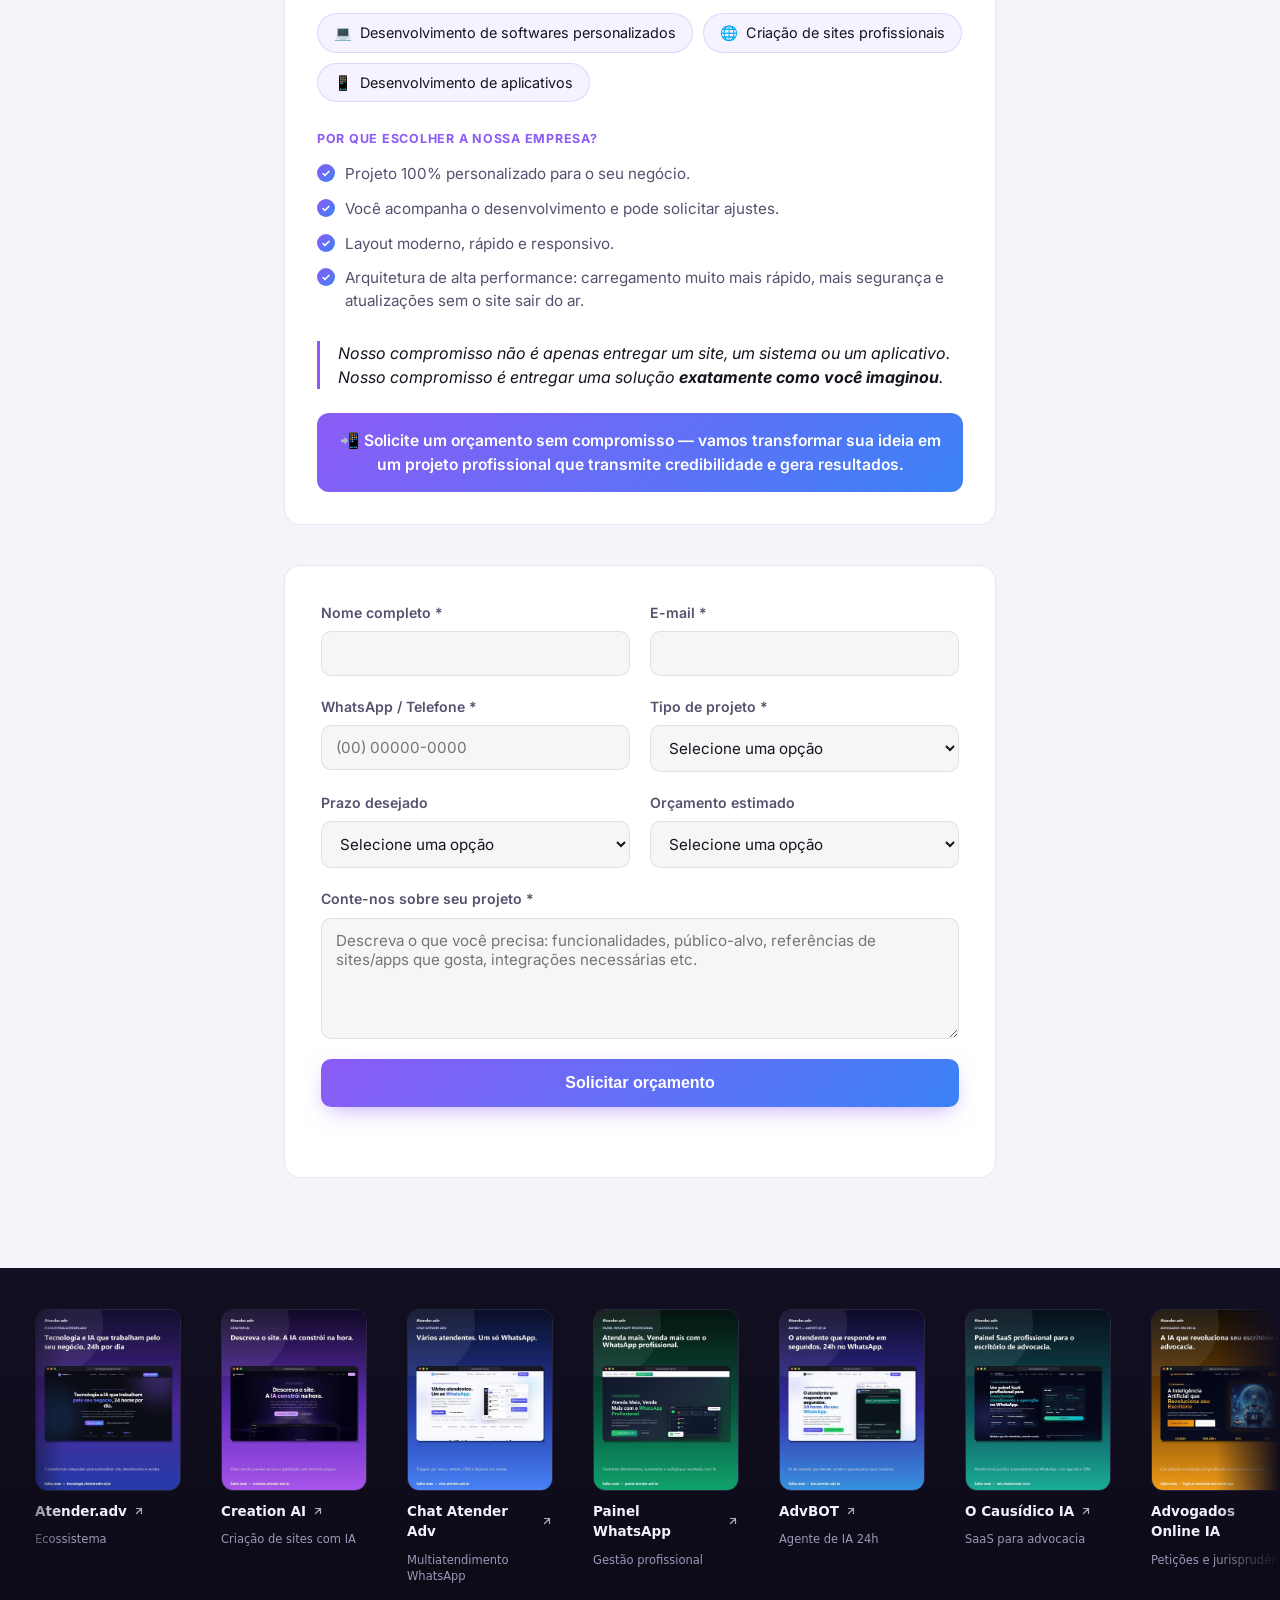
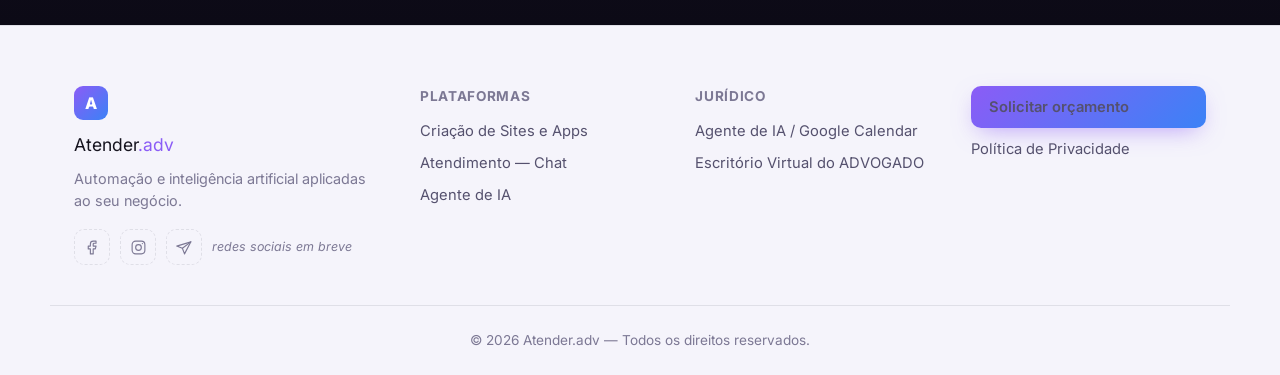
==== commit 47ac6049: "Remove link "Atendimento — Painel" do rodapé, alinhado com a remoção no card Co-Authored-By: Claude " ====
--- a/index.html
+++ b/index.html
@@ -551,7 +551,6 @@
       <h5>Plataformas</h5>
       <a href="https://creation.atender.adv.br/" target="_blank" rel="noopener">Criação de Sites e Apps</a>
       <a href="https://chat.atender.adv.br/" target="_blank" rel="noopener">Atendimento — Chat</a>
-      <a href="https://painel.atender.adv.br/landing" target="_blank" rel="noopener">Atendimento — Painel</a>
       <a href="https://bot.atender.adv.br/" target="_blank" rel="noopener">Agente de IA</a>
     </div>
 
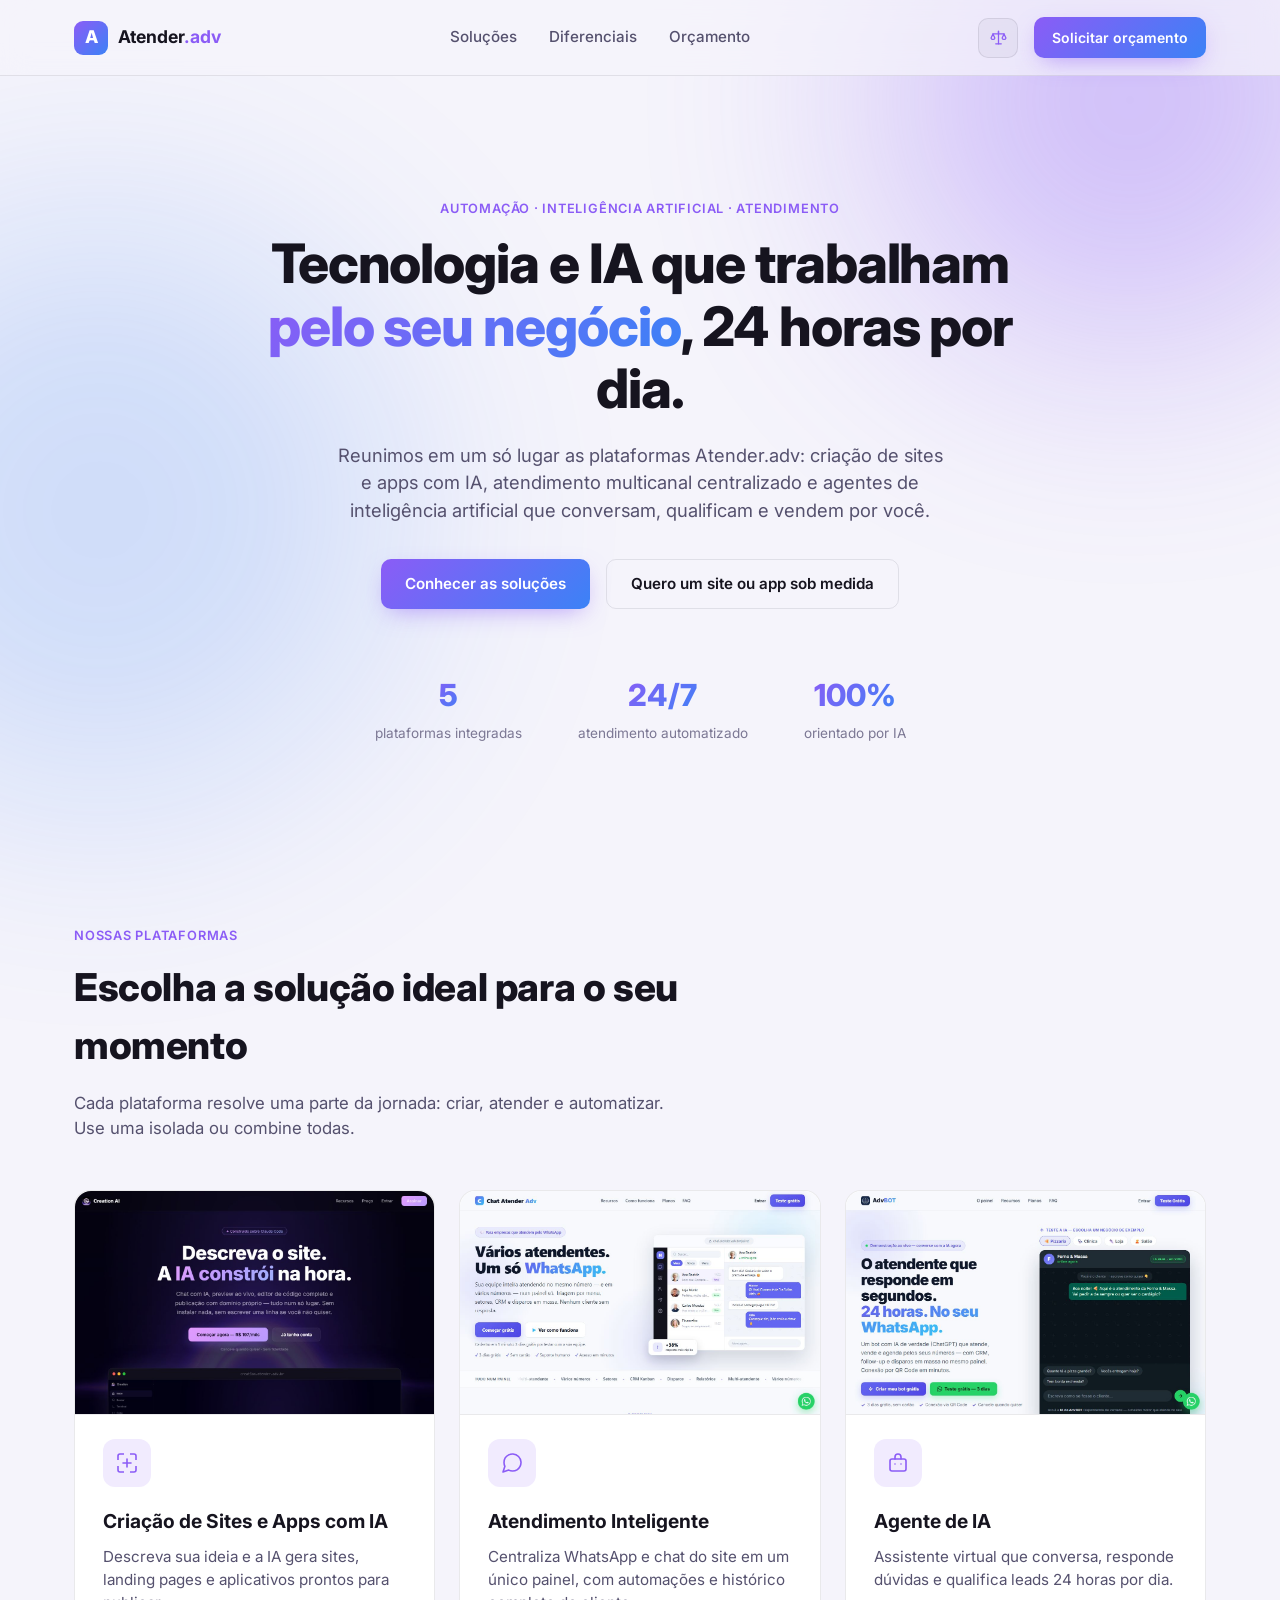
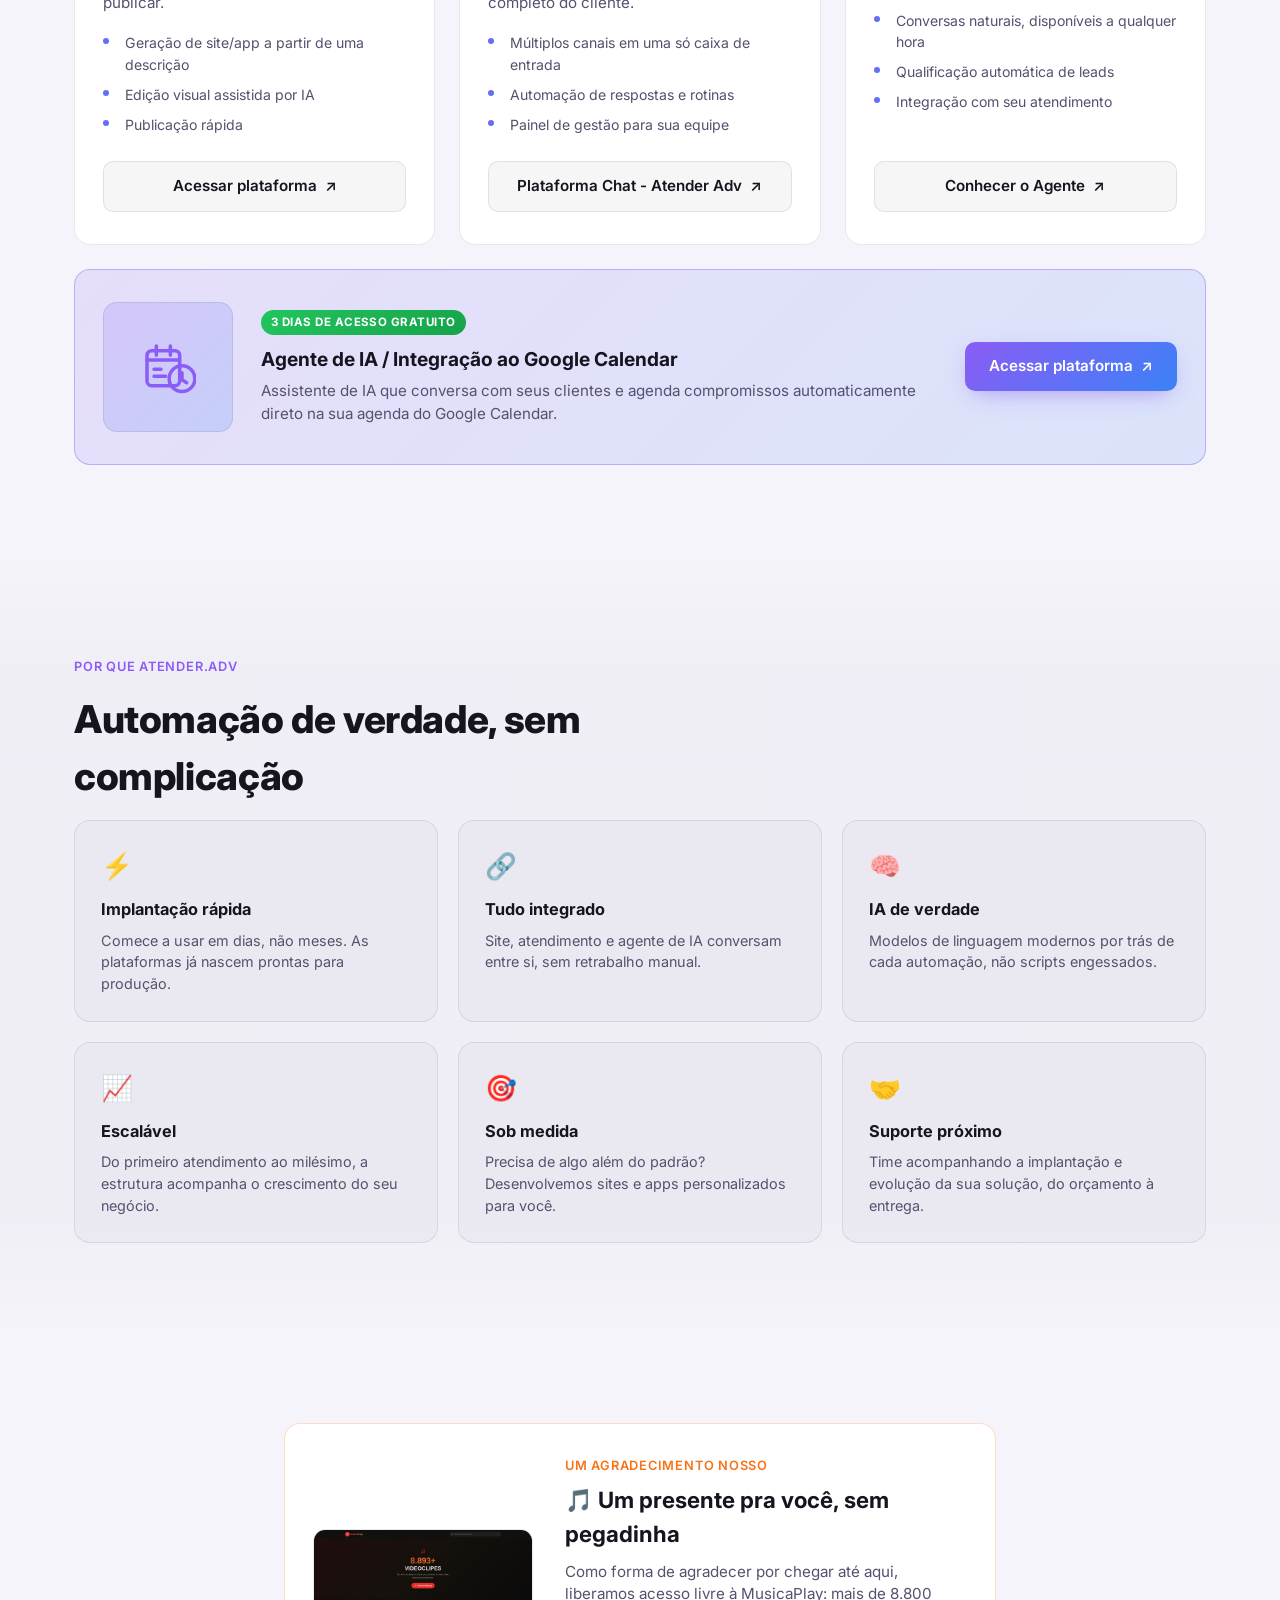
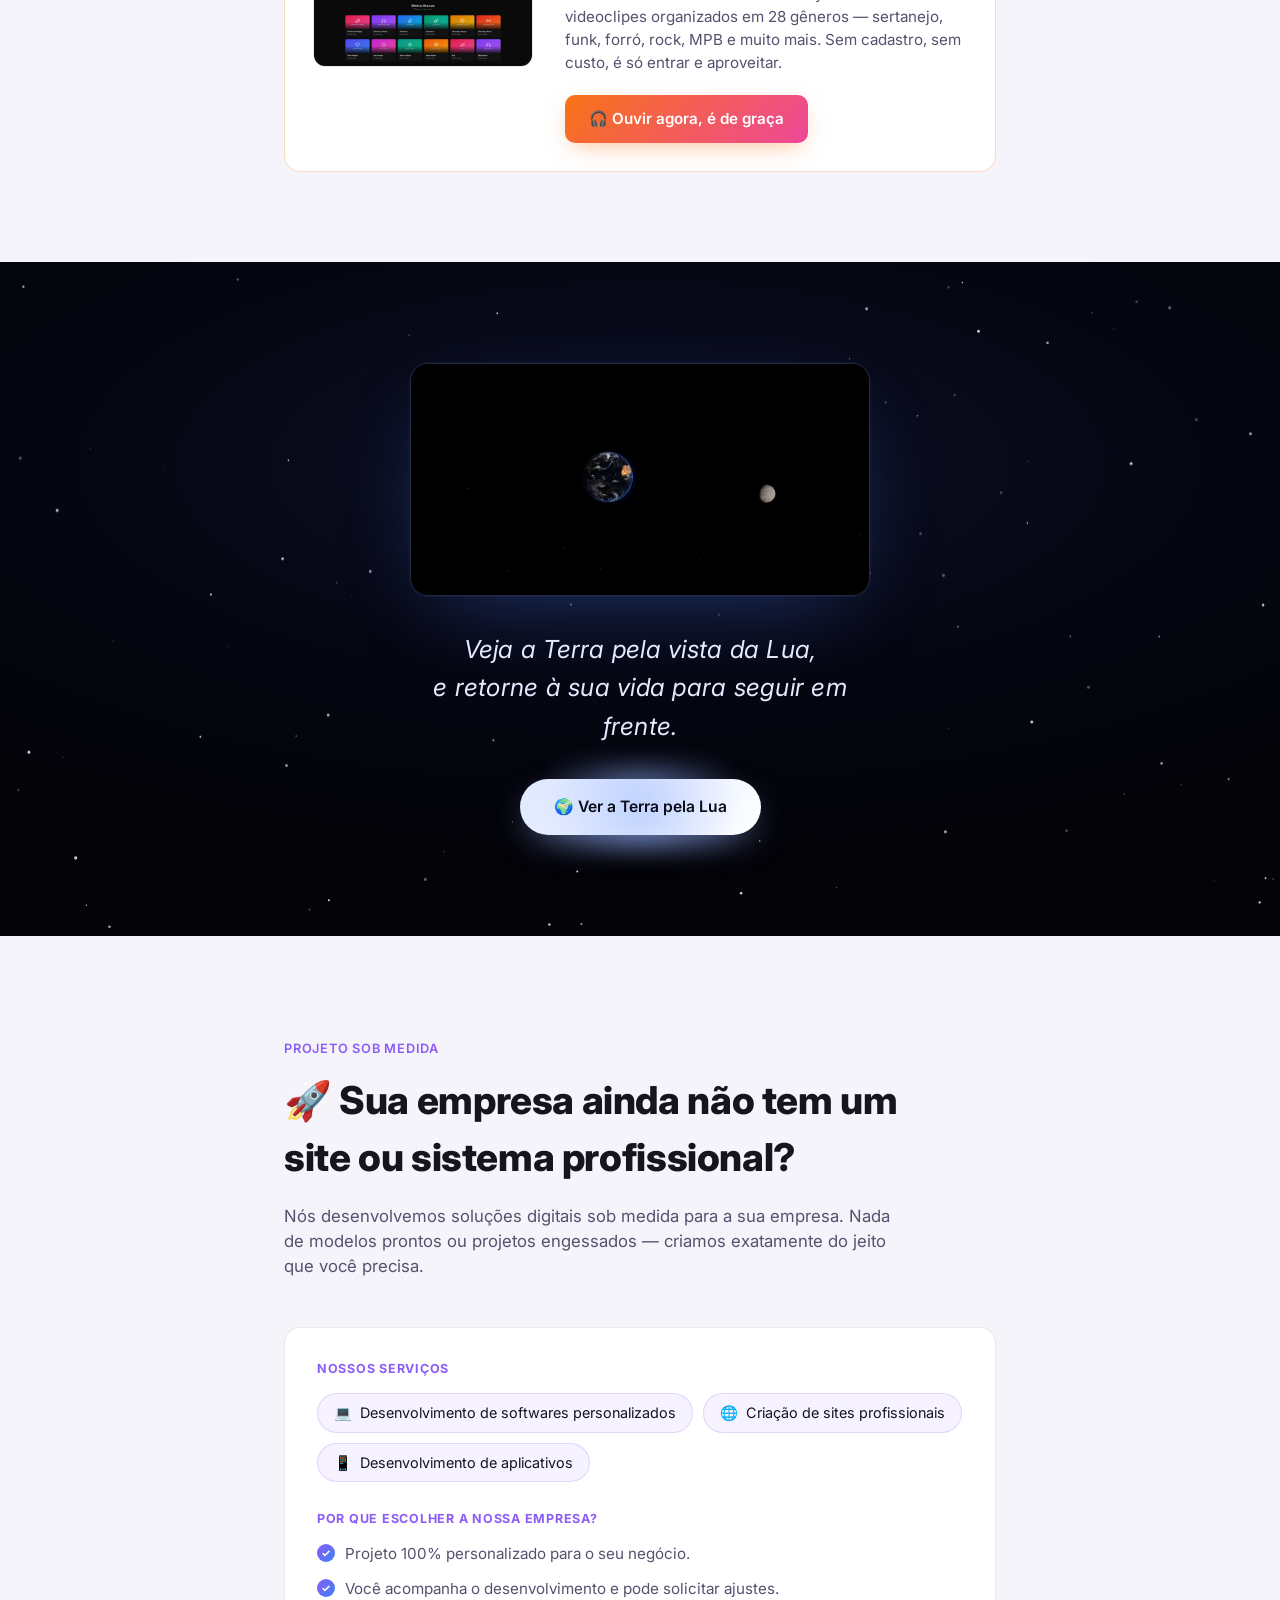
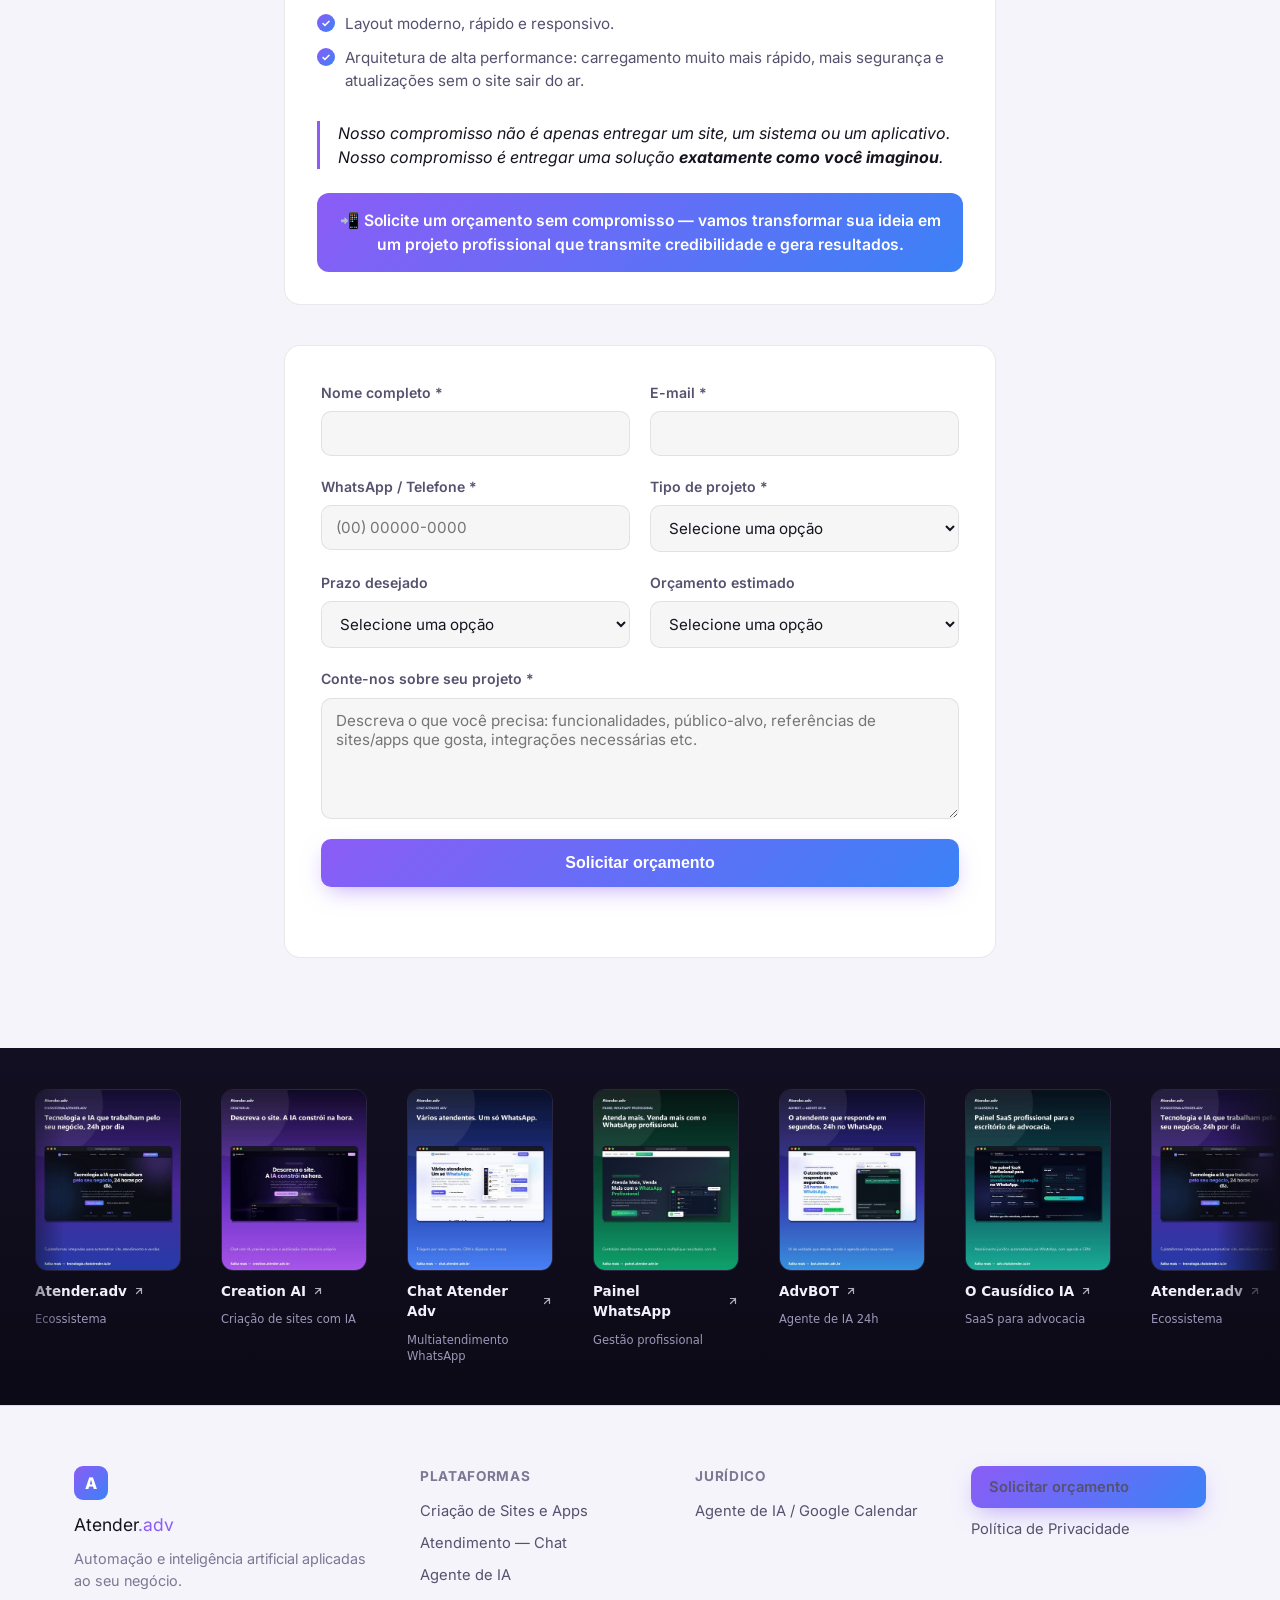
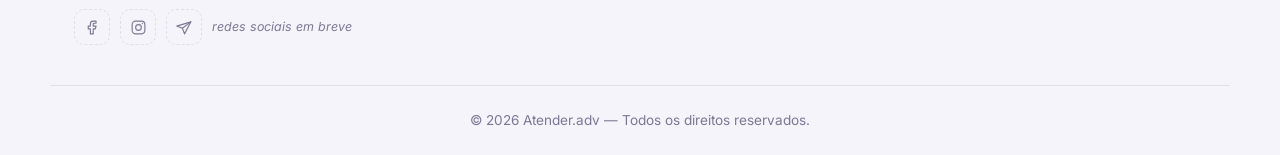
==== commit 6b4d328c: "Remove links do Escritório Virtual do ADVOGADO (legal-ai-assistant-one) Co-Authored-By: Claude Sonne" ====
--- a/index.html
+++ b/index.html
@@ -210,24 +210,6 @@
           </a>
         </article>
 
-        <!-- Card Destaque -->
-        <article class="card card--featured reveal">
-          <div class="card__preview">
-            <img src="assets/screenshots/causidico.jpg" alt="Assistente de IA jurídica do Escritório Virtual do ADVOGADO" loading="lazy" width="736" height="736">
-          </div>
-          <div>
-            <span class="badge--featured">★ Destaque</span>
-            <h3>Escritório Virtual do ADVOGADO</h3>
-            <p>
-              Inteligência artificial jurídica para advogados: gere petições, pesquise
-              jurisprudência e otimize a rotina do seu escritório.
-            </p>
-          </div>
-          <a href="https://legal-ai-assistant-one.vercel.app/landing" target="_blank" rel="noopener" class="btn btn--primary">
-            Acessar plataforma <span aria-hidden="true">↗</span>
-          </a>
-        </article>
-
       </div>
     </div>
   </section>
@@ -467,13 +449,6 @@
         </div>
         <div class="atv-eco-tag">SaaS para advocacia</div>
       </a>
-      <a class="atv-eco-card" href="https://legal-ai-assistant-one.vercel.app/landing" target="_blank" rel="noopener">
-        <div class="atv-eco-thumb"><img src="assets/eco/eco-legalai.jpg" alt="Advogados Online IA" loading="lazy" width="168" height="210"></div>
-        <div class="atv-eco-name">Advogados Online IA
-          <svg width="12" height="12" viewBox="0 0 24 24" fill="none" stroke="currentColor" stroke-width="2.4" stroke-linecap="round" stroke-linejoin="round"><path d="M7 17 17 7M7 7h10v10"/></svg>
-        </div>
-        <div class="atv-eco-tag">Petições e jurisprudência</div>
-      </a>
       <a class="atv-eco-card" href="https://tecnologia.chatatender.ia.br" target="_blank" rel="noopener">
         <div class="atv-eco-thumb"><img src="assets/eco/eco-atender.jpg" alt="Atender.adv" loading="lazy" width="168" height="210"></div>
         <div class="atv-eco-name">Atender.adv
@@ -515,13 +490,6 @@
           <svg width="12" height="12" viewBox="0 0 24 24" fill="none" stroke="currentColor" stroke-width="2.4" stroke-linecap="round" stroke-linejoin="round"><path d="M7 17 17 7M7 7h10v10"/></svg>
         </div>
         <div class="atv-eco-tag">SaaS para advocacia</div>
-      </a>
-      <a class="atv-eco-card" href="https://legal-ai-assistant-one.vercel.app/landing" target="_blank" rel="noopener">
-        <div class="atv-eco-thumb"><img src="assets/eco/eco-legalai.jpg" alt="Advogados Online IA" loading="lazy" width="168" height="210"></div>
-        <div class="atv-eco-name">Advogados Online IA
-          <svg width="12" height="12" viewBox="0 0 24 24" fill="none" stroke="currentColor" stroke-width="2.4" stroke-linecap="round" stroke-linejoin="round"><path d="M7 17 17 7M7 7h10v10"/></svg>
-        </div>
-        <div class="atv-eco-tag">Petições e jurisprudência</div>
       </a>
     </div>
   </div>
@@ -557,7 +525,6 @@
     <div class="footer__col">
       <h5>Jurídico</h5>
       <a href="https://adv.chatatender.ia.br/" target="_blank" rel="noopener">Agente de IA / Google Calendar</a>
-      <a href="https://legal-ai-assistant-one.vercel.app/landing" target="_blank" rel="noopener">Escritório Virtual do ADVOGADO</a>
     </div>
 
     <div class="footer__col">
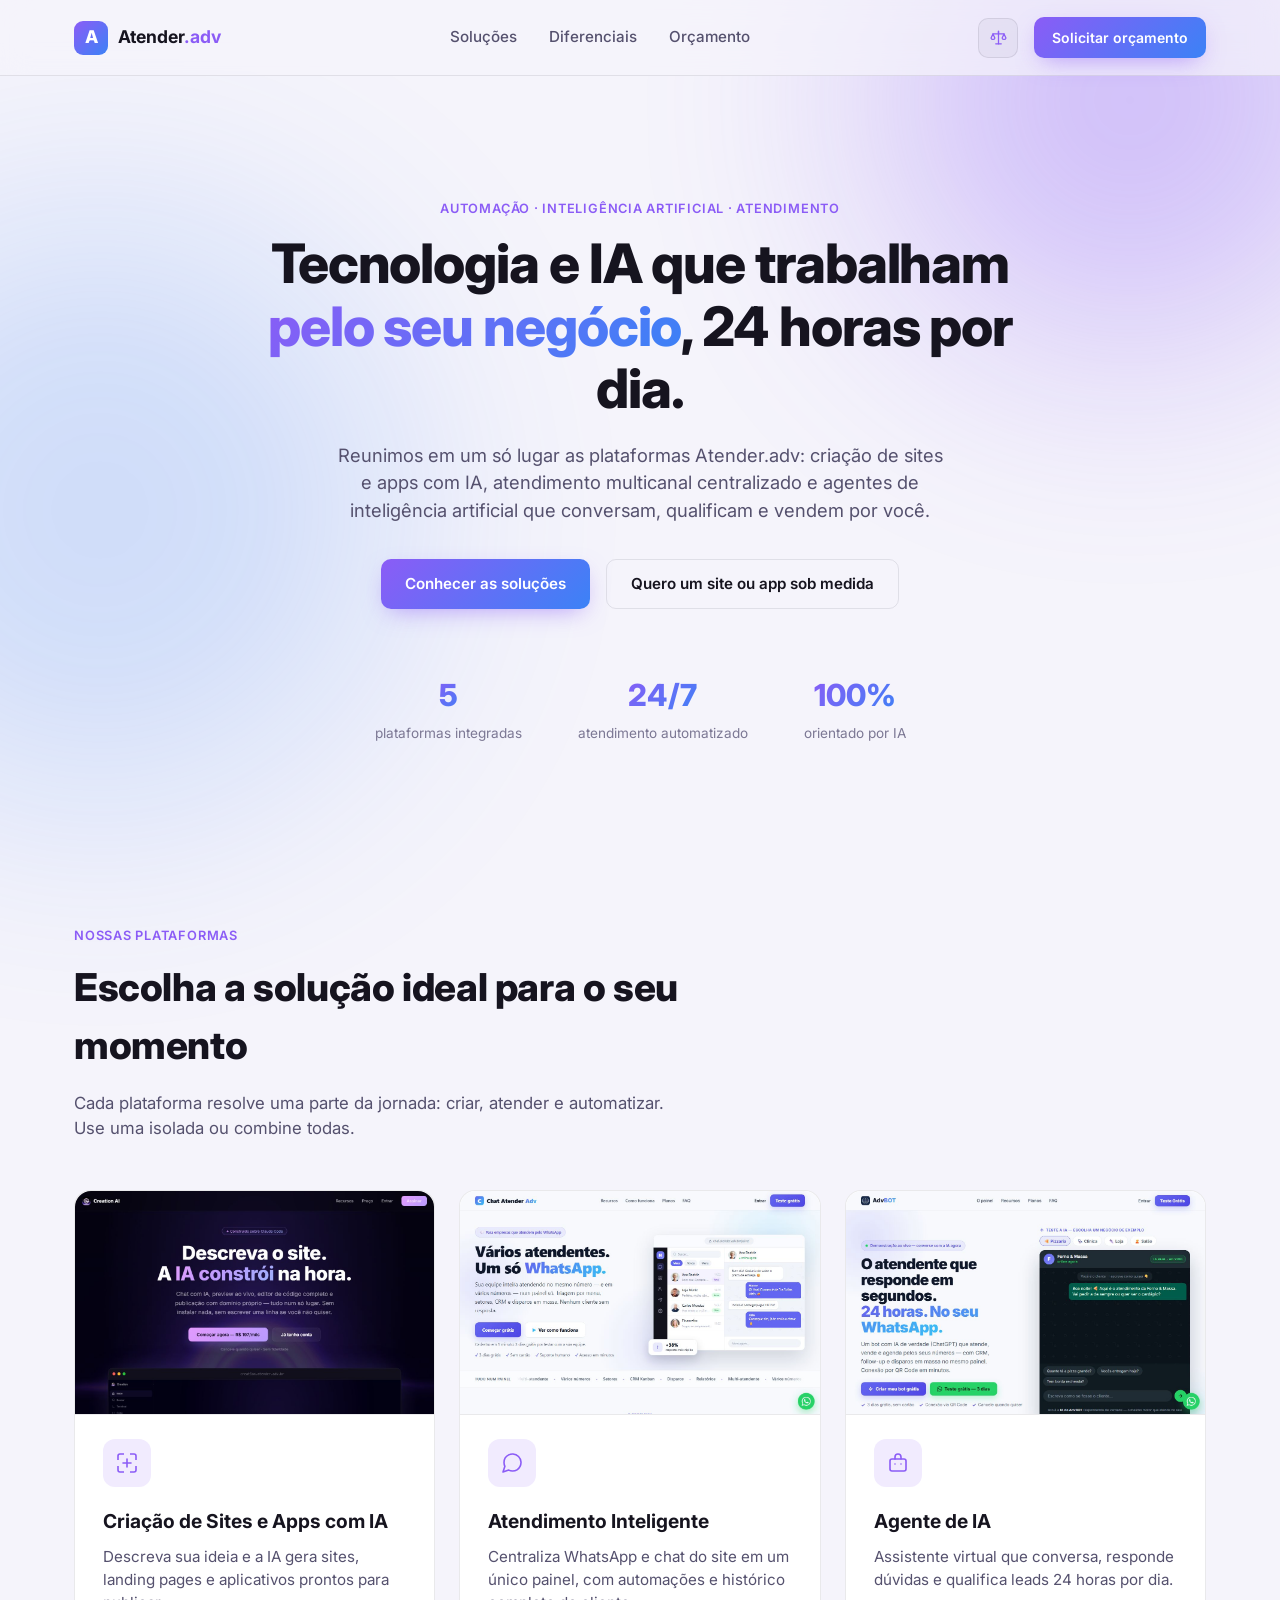
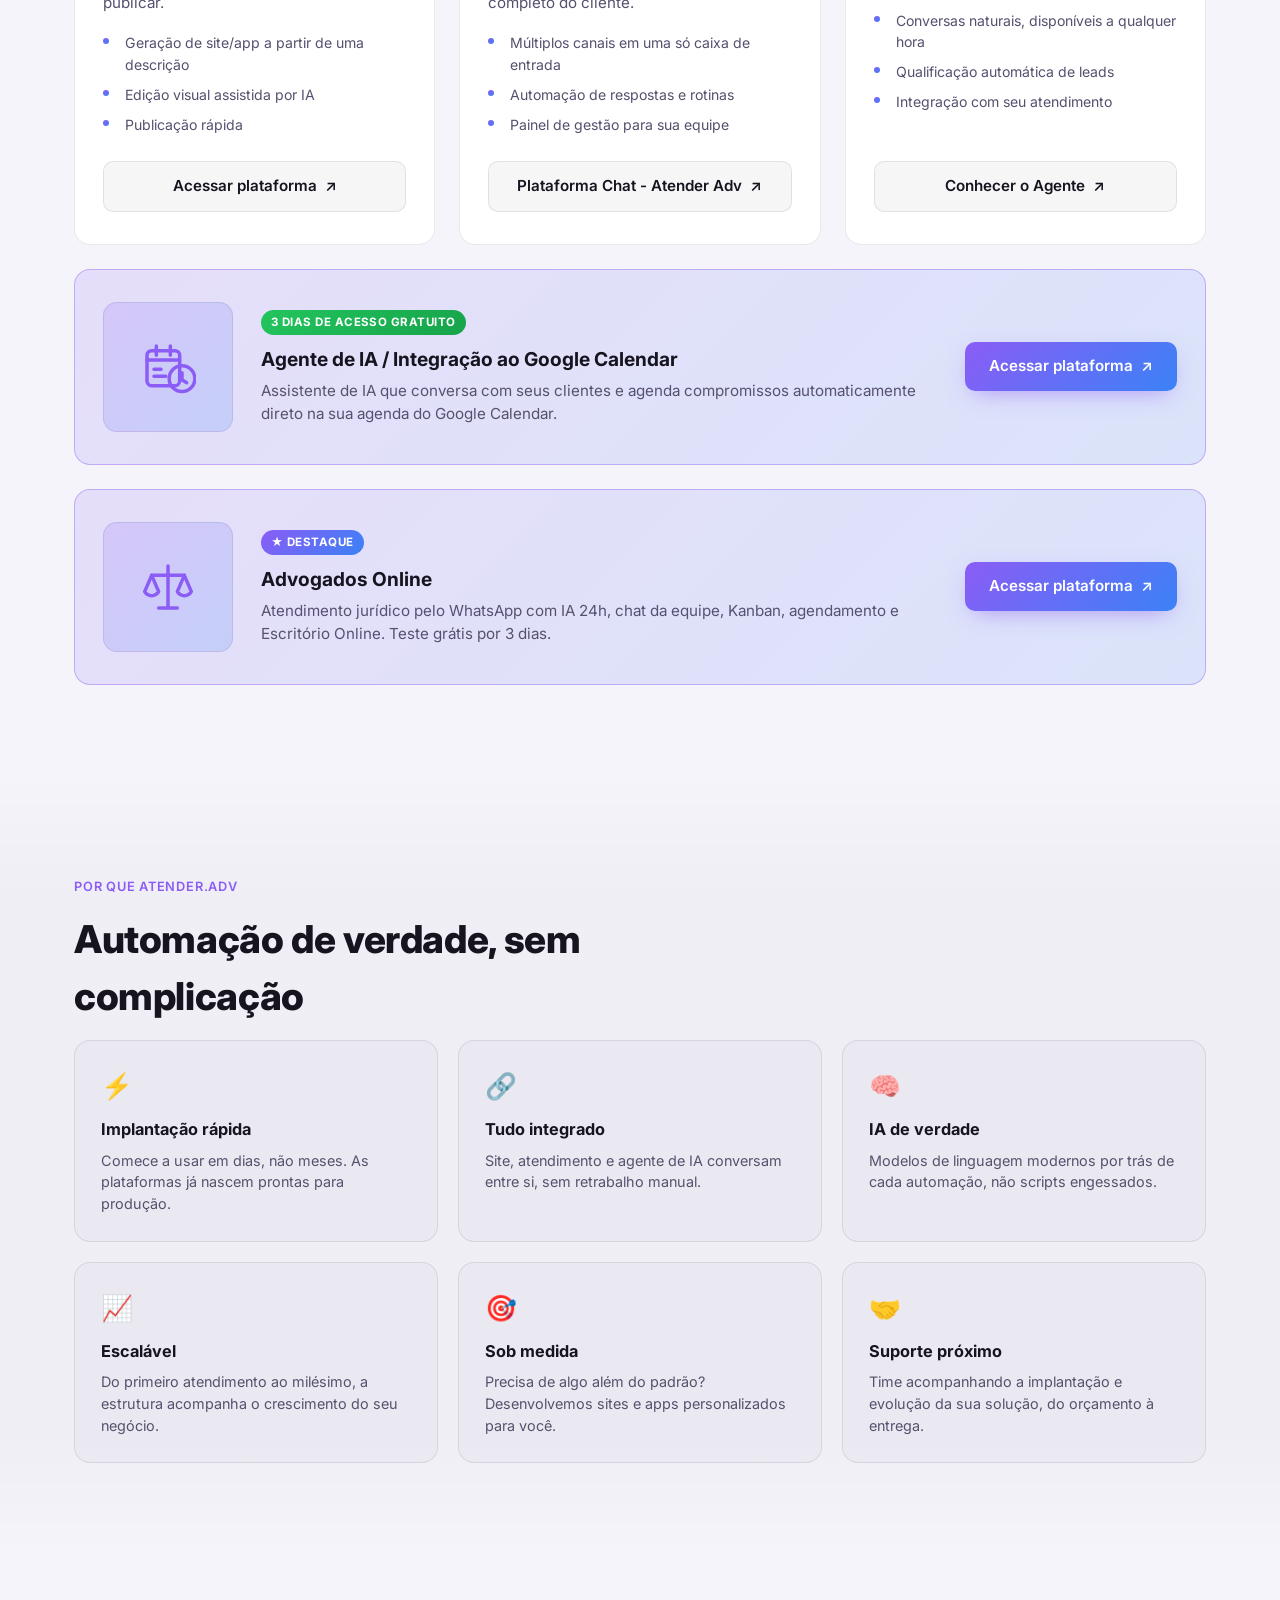
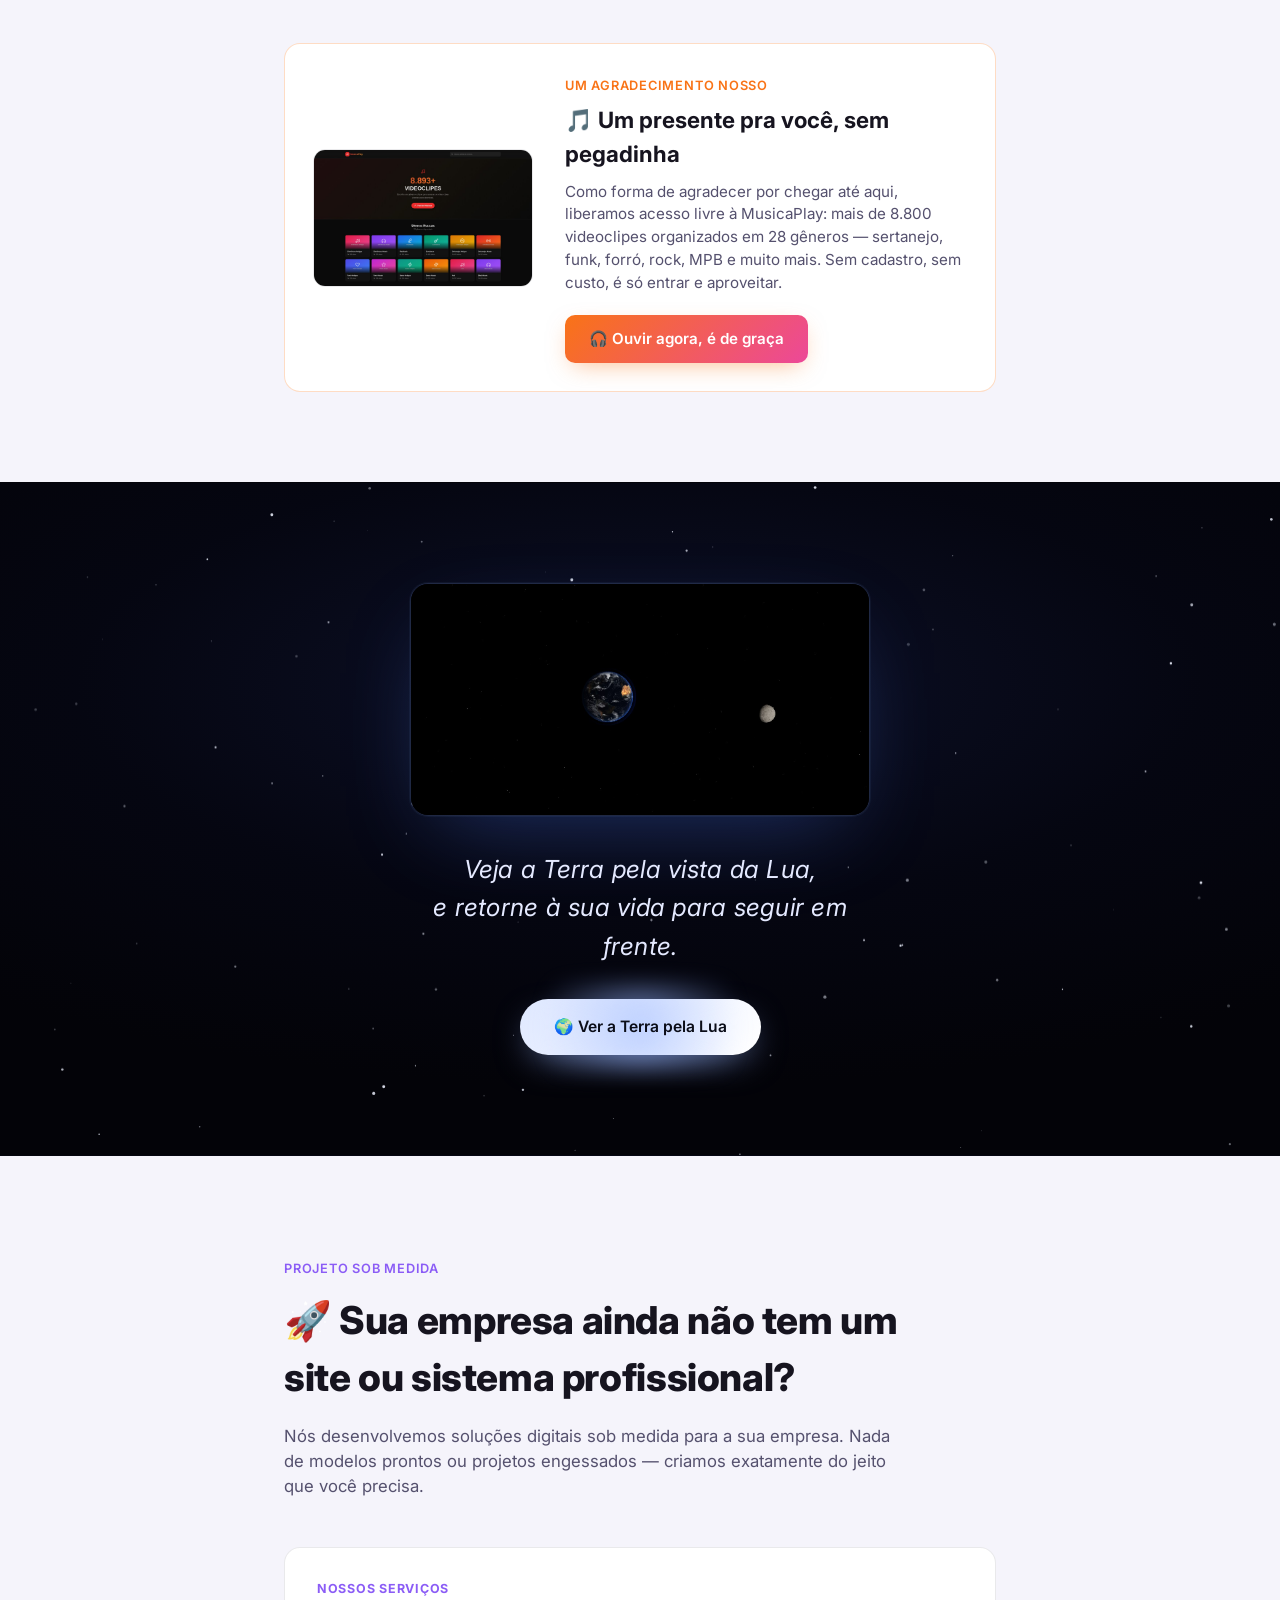
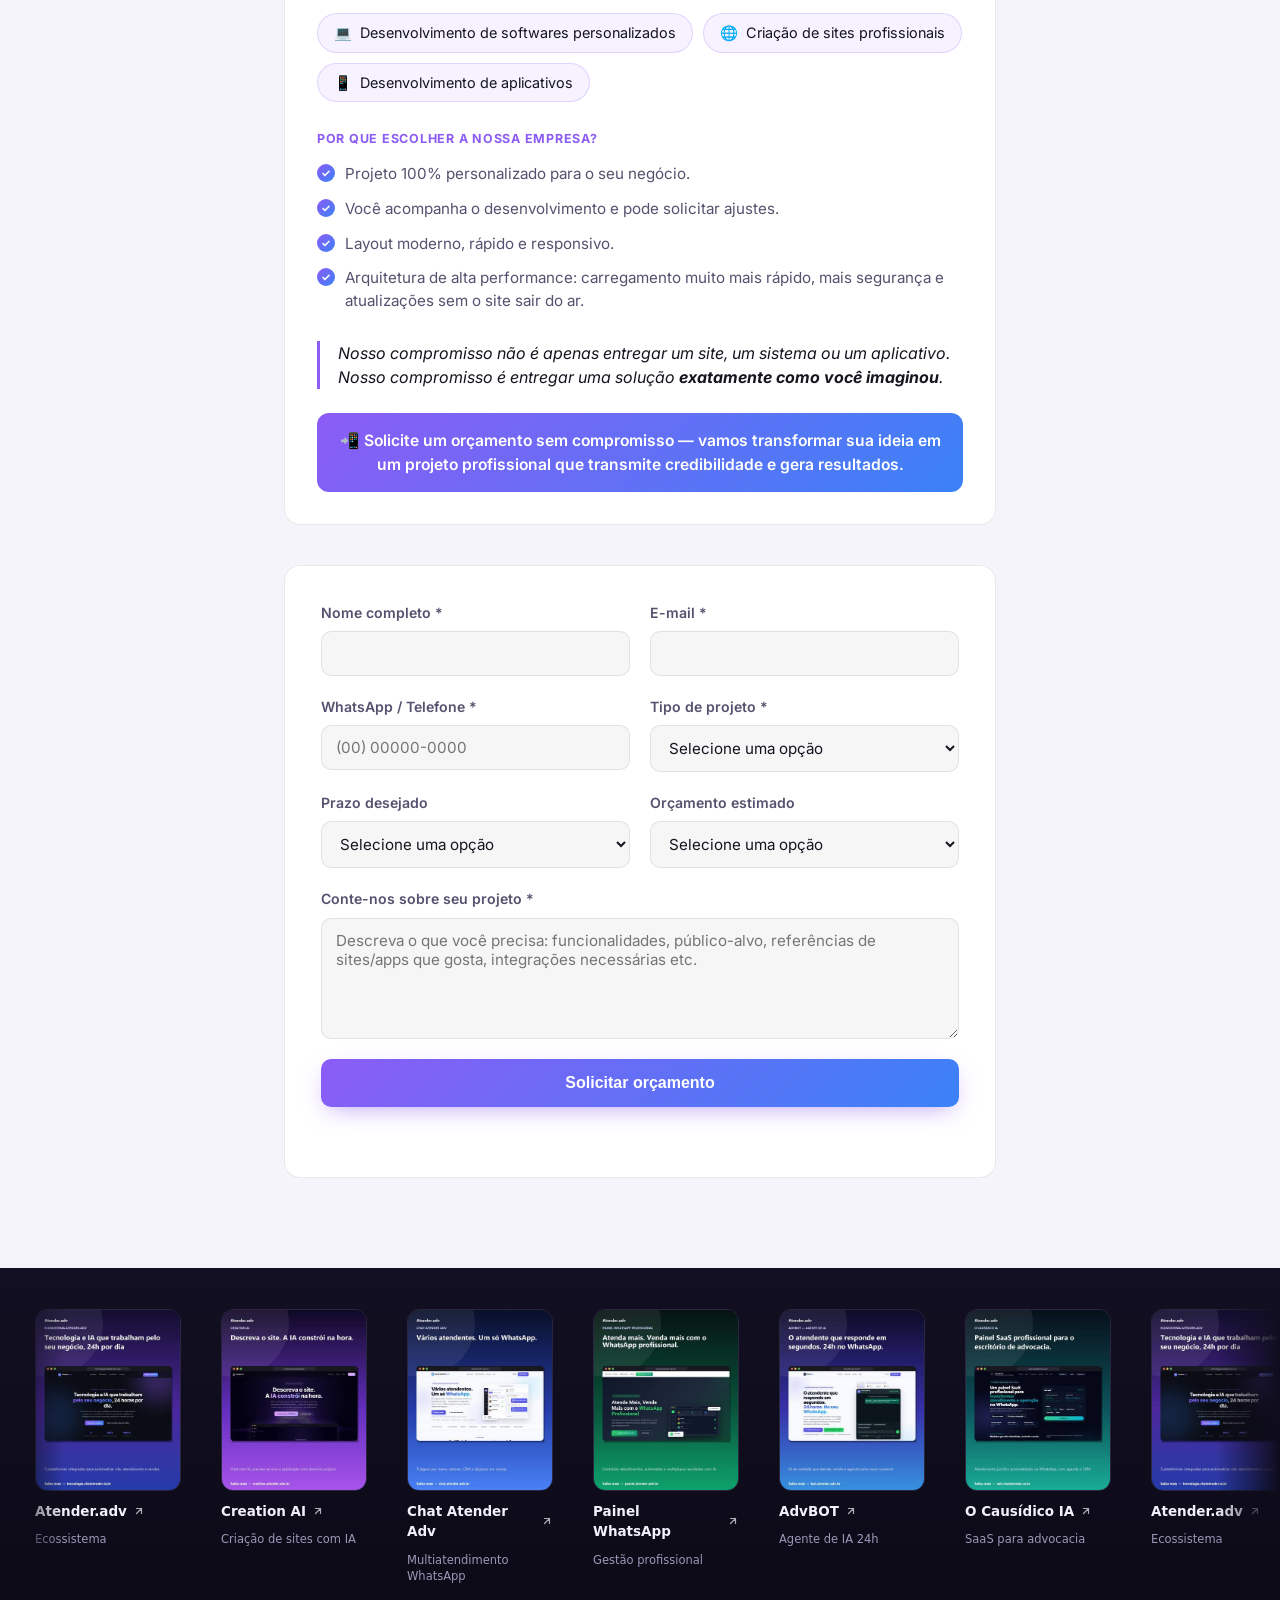
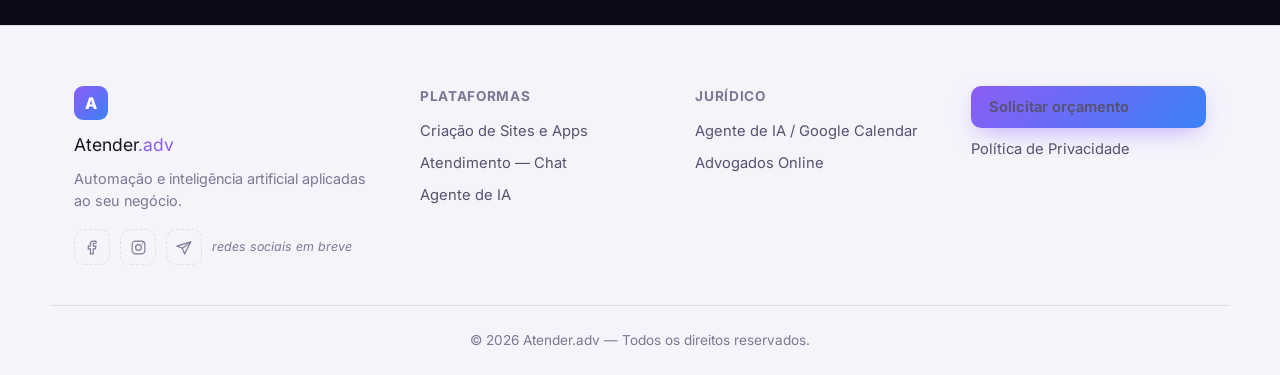
==== commit ad50840e: "Adiciona card em destaque e link do Advogados Online Co-Authored-By: Claude Sonnet 5.5 <noreply@anth" ====
--- a/index.html
+++ b/index.html
@@ -210,6 +210,24 @@
           </a>
         </article>
 
+        <!-- Card Destaque -->
+        <article class="card card--featured reveal">
+          <div class="card__preview card__preview--icon">
+            <svg viewBox="0 0 24 24" fill="none" stroke="currentColor" stroke-width="1.5"><path d="M12 3v18M5 7h14" stroke-linecap="round"/><path d="M5 7l-3 7a3.5 3.5 0 0 0 6 0L5 7zM19 7l-3 7a3.5 3.5 0 0 0 6 0l-3-7z" stroke-linejoin="round"/><path d="M8 21h8" stroke-linecap="round"/></svg>
+          </div>
+          <div>
+            <span class="badge--featured">★ Destaque</span>
+            <h3>Advogados Online</h3>
+            <p>
+              Atendimento jurídico pelo WhatsApp com IA 24h, chat da equipe, Kanban,
+              agendamento e Escritório Online. Teste grátis por 3 dias.
+            </p>
+          </div>
+          <a href="https://advogadosonline.creation.dev.br/" target="_blank" rel="noopener" class="btn btn--primary">
+            Acessar plataforma <span aria-hidden="true">↗</span>
+          </a>
+        </article>
+
       </div>
     </div>
   </section>
@@ -525,6 +543,7 @@
     <div class="footer__col">
       <h5>Jurídico</h5>
       <a href="https://adv.chatatender.ia.br/" target="_blank" rel="noopener">Agente de IA / Google Calendar</a>
+      <a href="https://advogadosonline.creation.dev.br/" target="_blank" rel="noopener">Advogados Online</a>
     </div>
 
     <div class="footer__col">
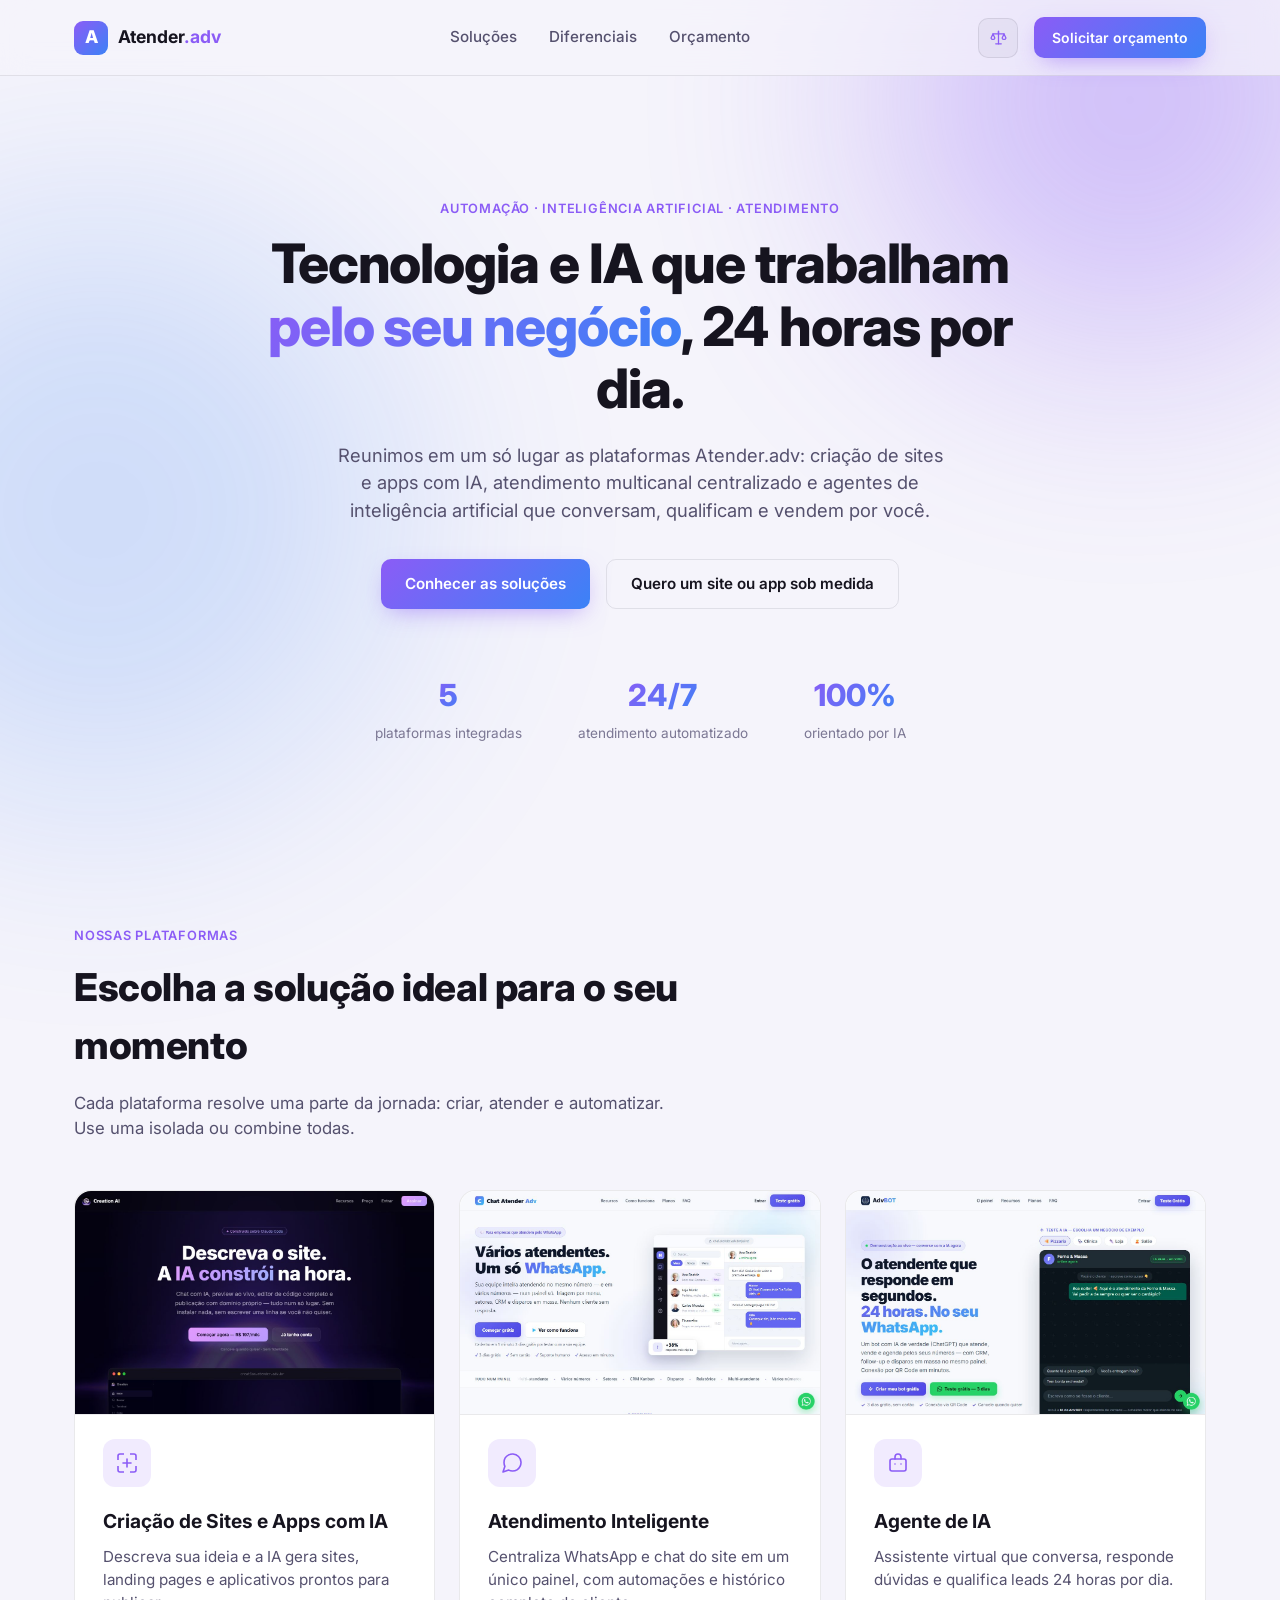
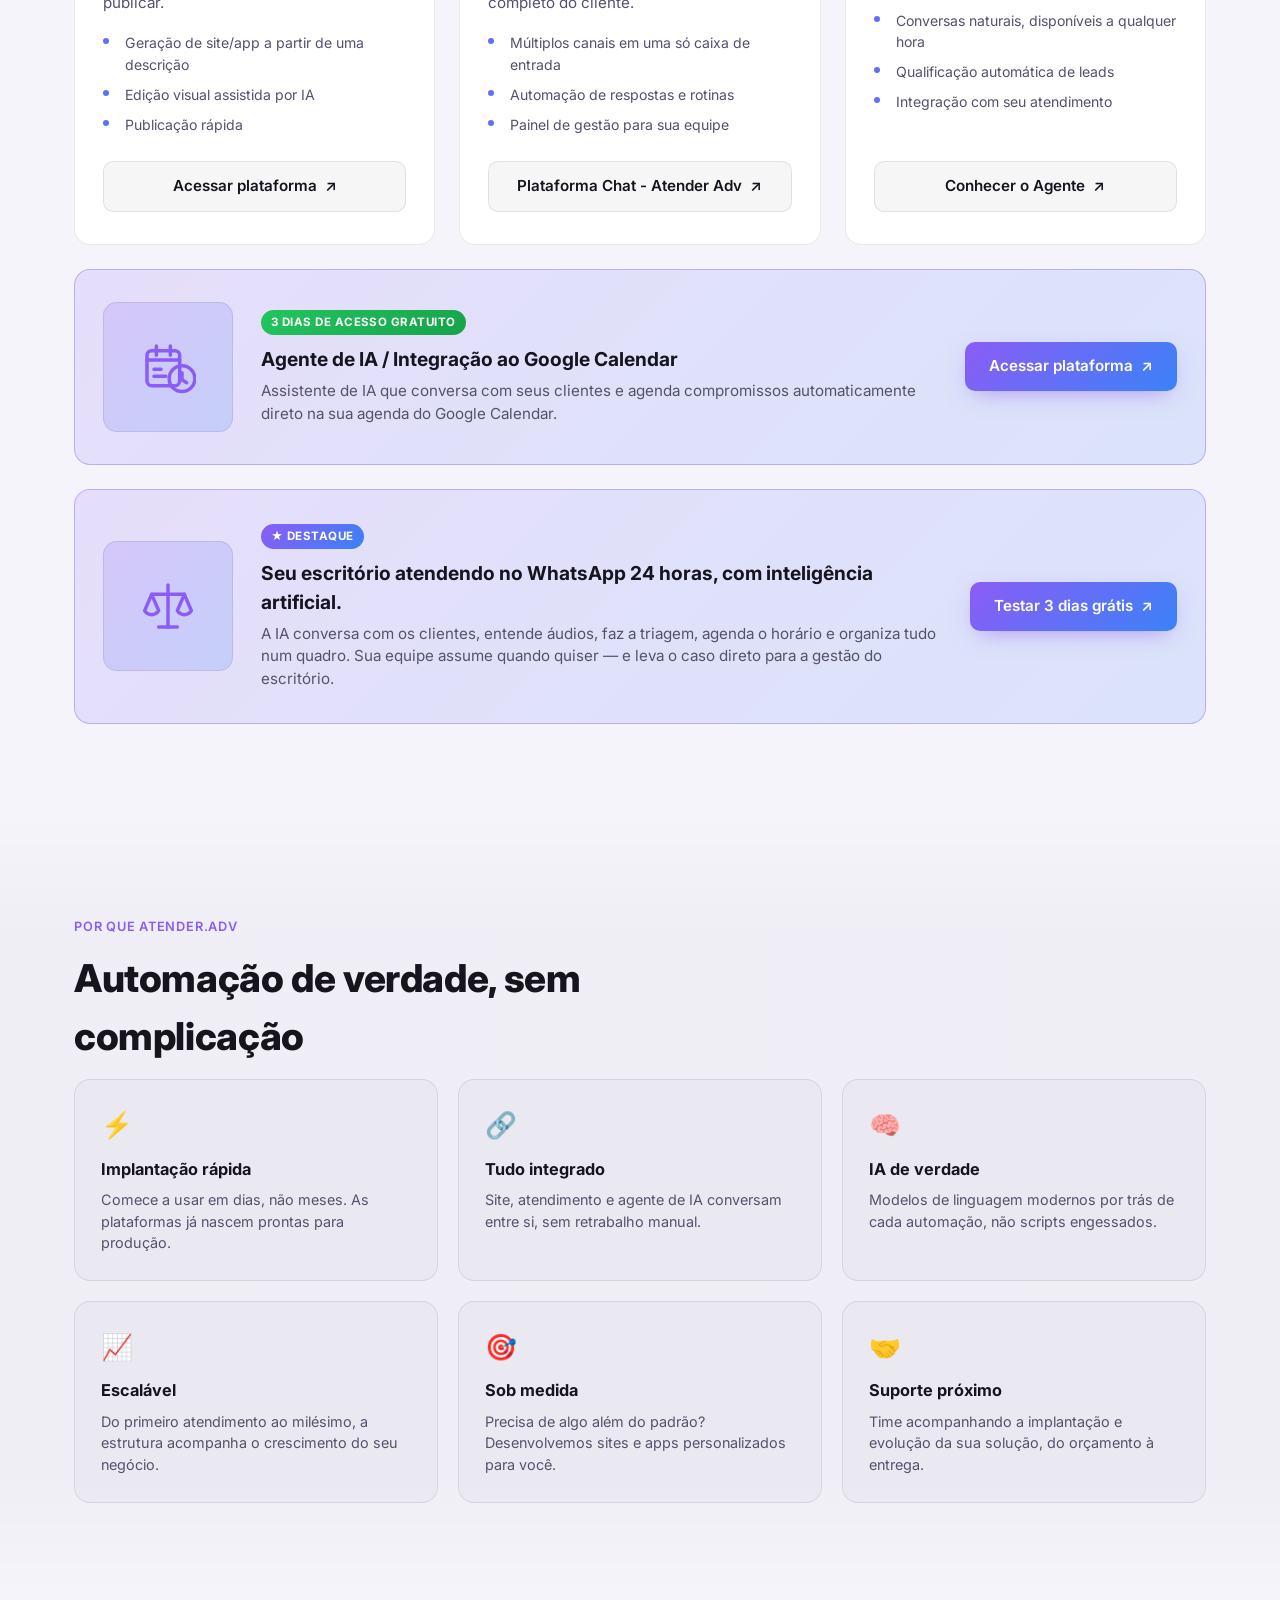
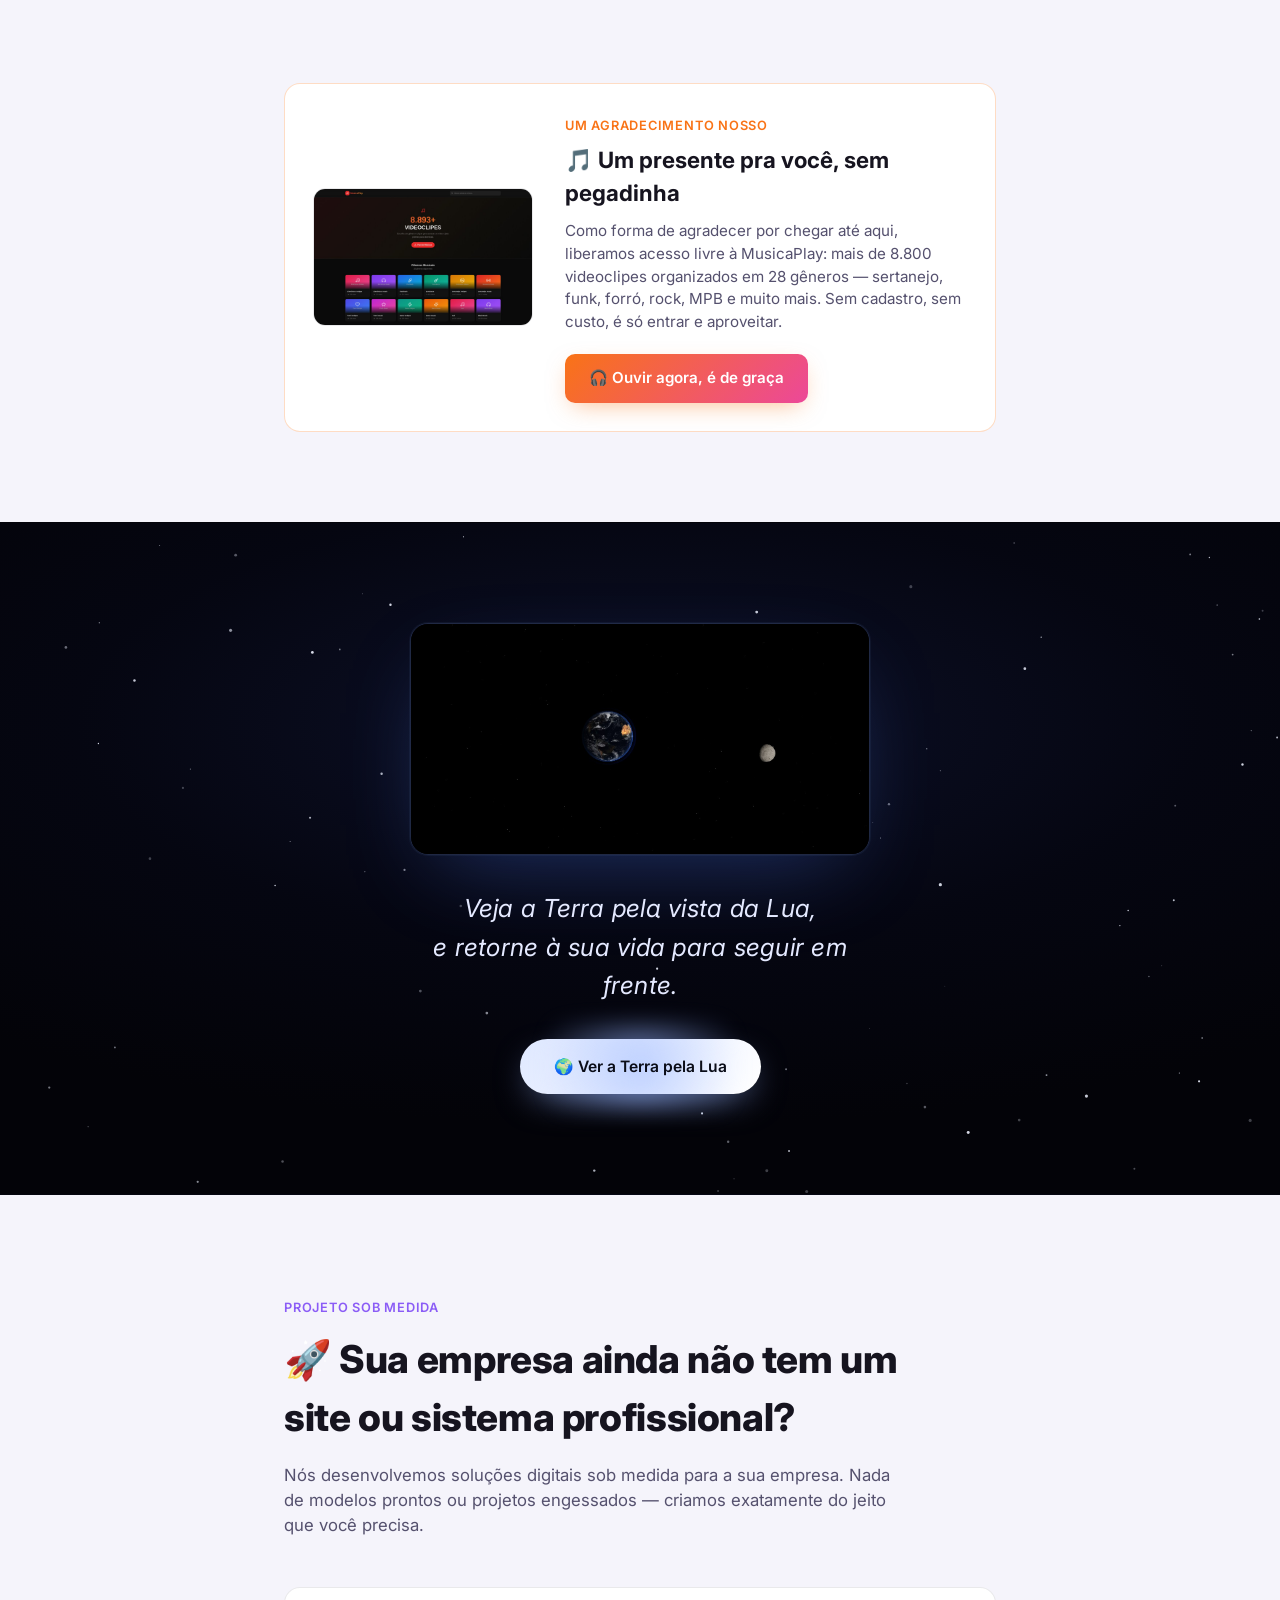
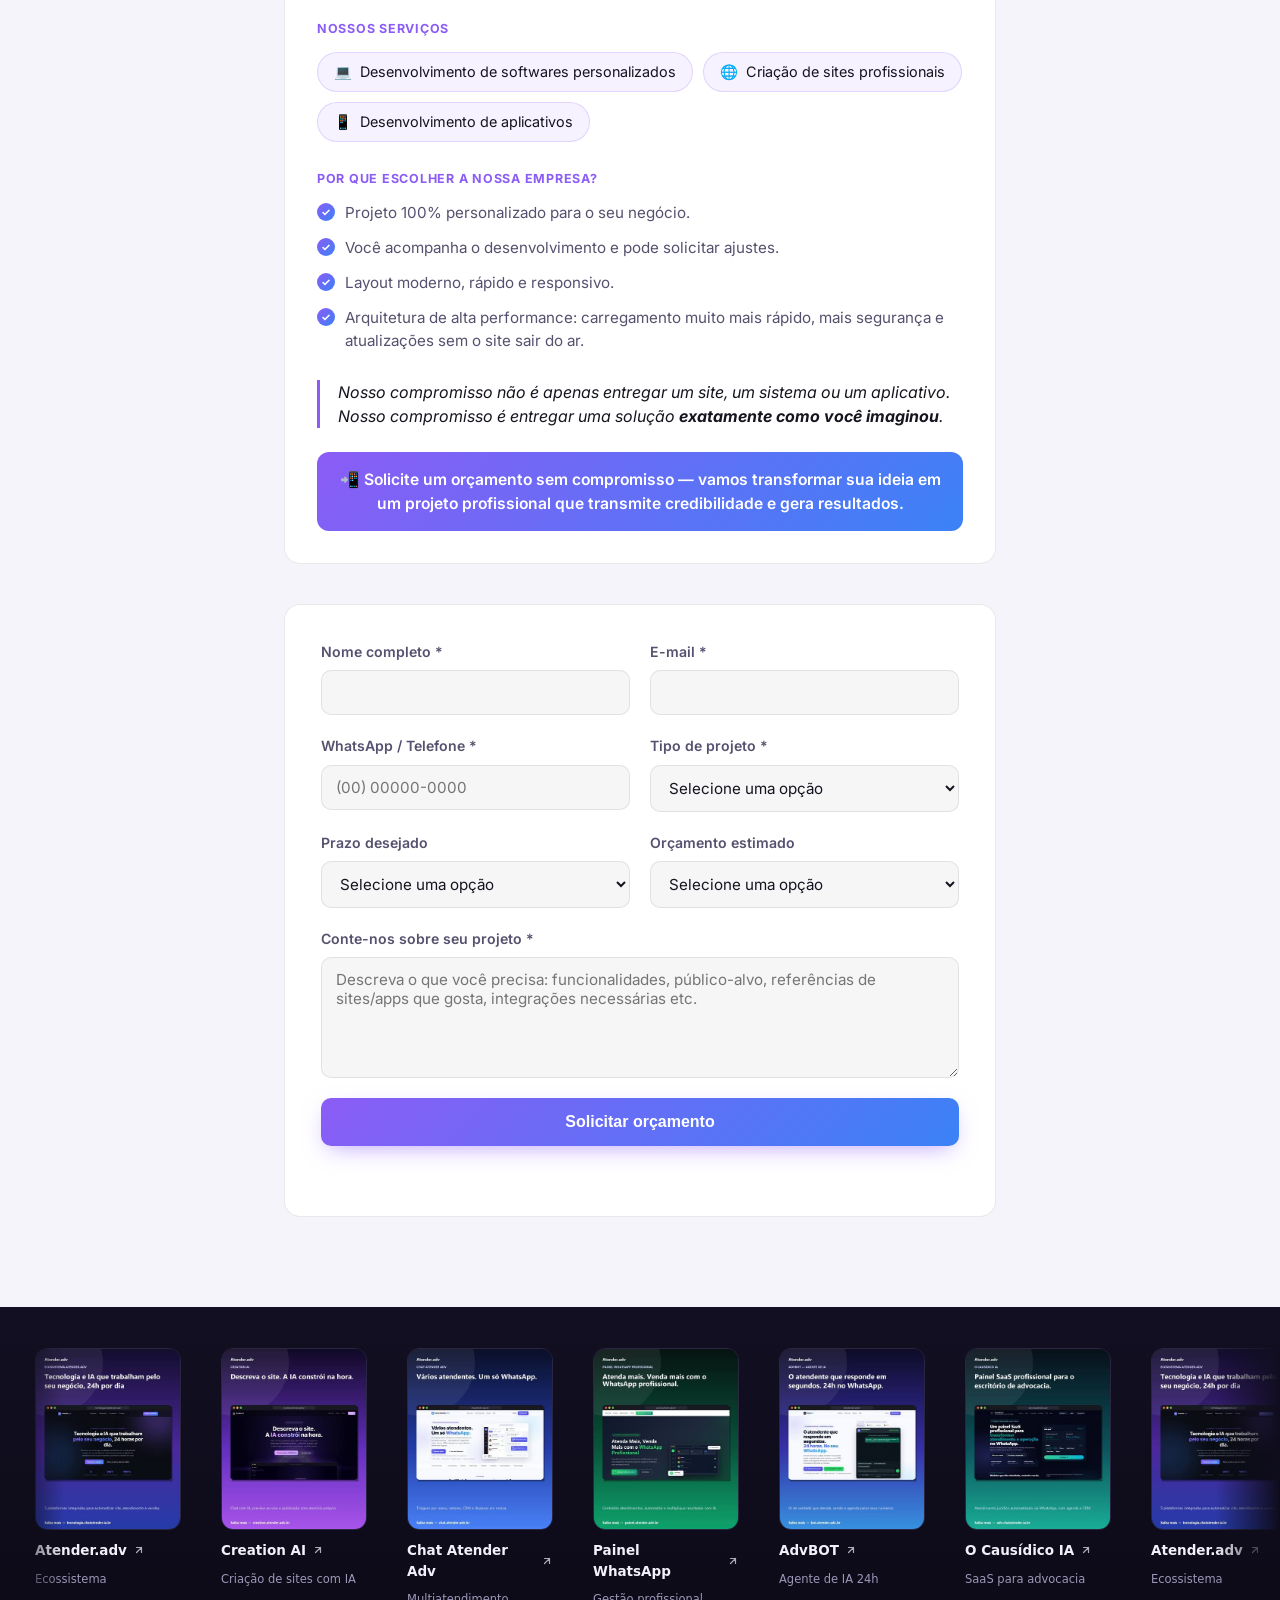
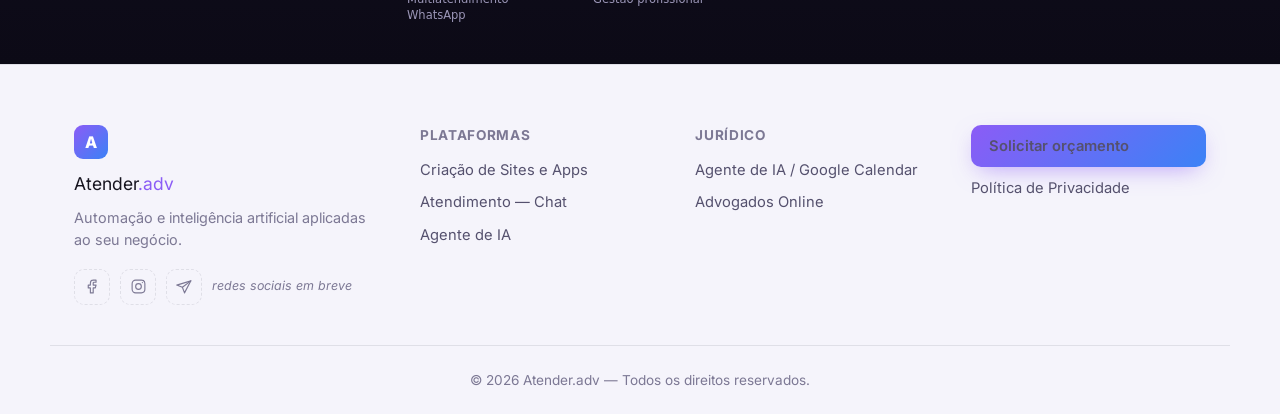
==== commit fc4ae978: "Atualiza texto e botão do card em destaque (Testar 3 dias grátis) Co-Authored-By: Claude Sonnet 5.5 " ====
--- a/index.html
+++ b/index.html
@@ -217,14 +217,15 @@
           </div>
           <div>
             <span class="badge--featured">★ Destaque</span>
-            <h3>Advogados Online</h3>
+            <h3>Seu escritório atendendo no WhatsApp 24 horas, com inteligência artificial.</h3>
             <p>
-              Atendimento jurídico pelo WhatsApp com IA 24h, chat da equipe, Kanban,
-              agendamento e Escritório Online. Teste grátis por 3 dias.
+              A IA conversa com os clientes, entende áudios, faz a triagem, agenda o horário
+              e organiza tudo num quadro. Sua equipe assume quando quiser — e leva o caso
+              direto para a gestão do escritório.
             </p>
           </div>
           <a href="https://advogadosonline.creation.dev.br/" target="_blank" rel="noopener" class="btn btn--primary">
-            Acessar plataforma <span aria-hidden="true">↗</span>
+            Testar 3 dias grátis <span aria-hidden="true">↗</span>
           </a>
         </article>
 
